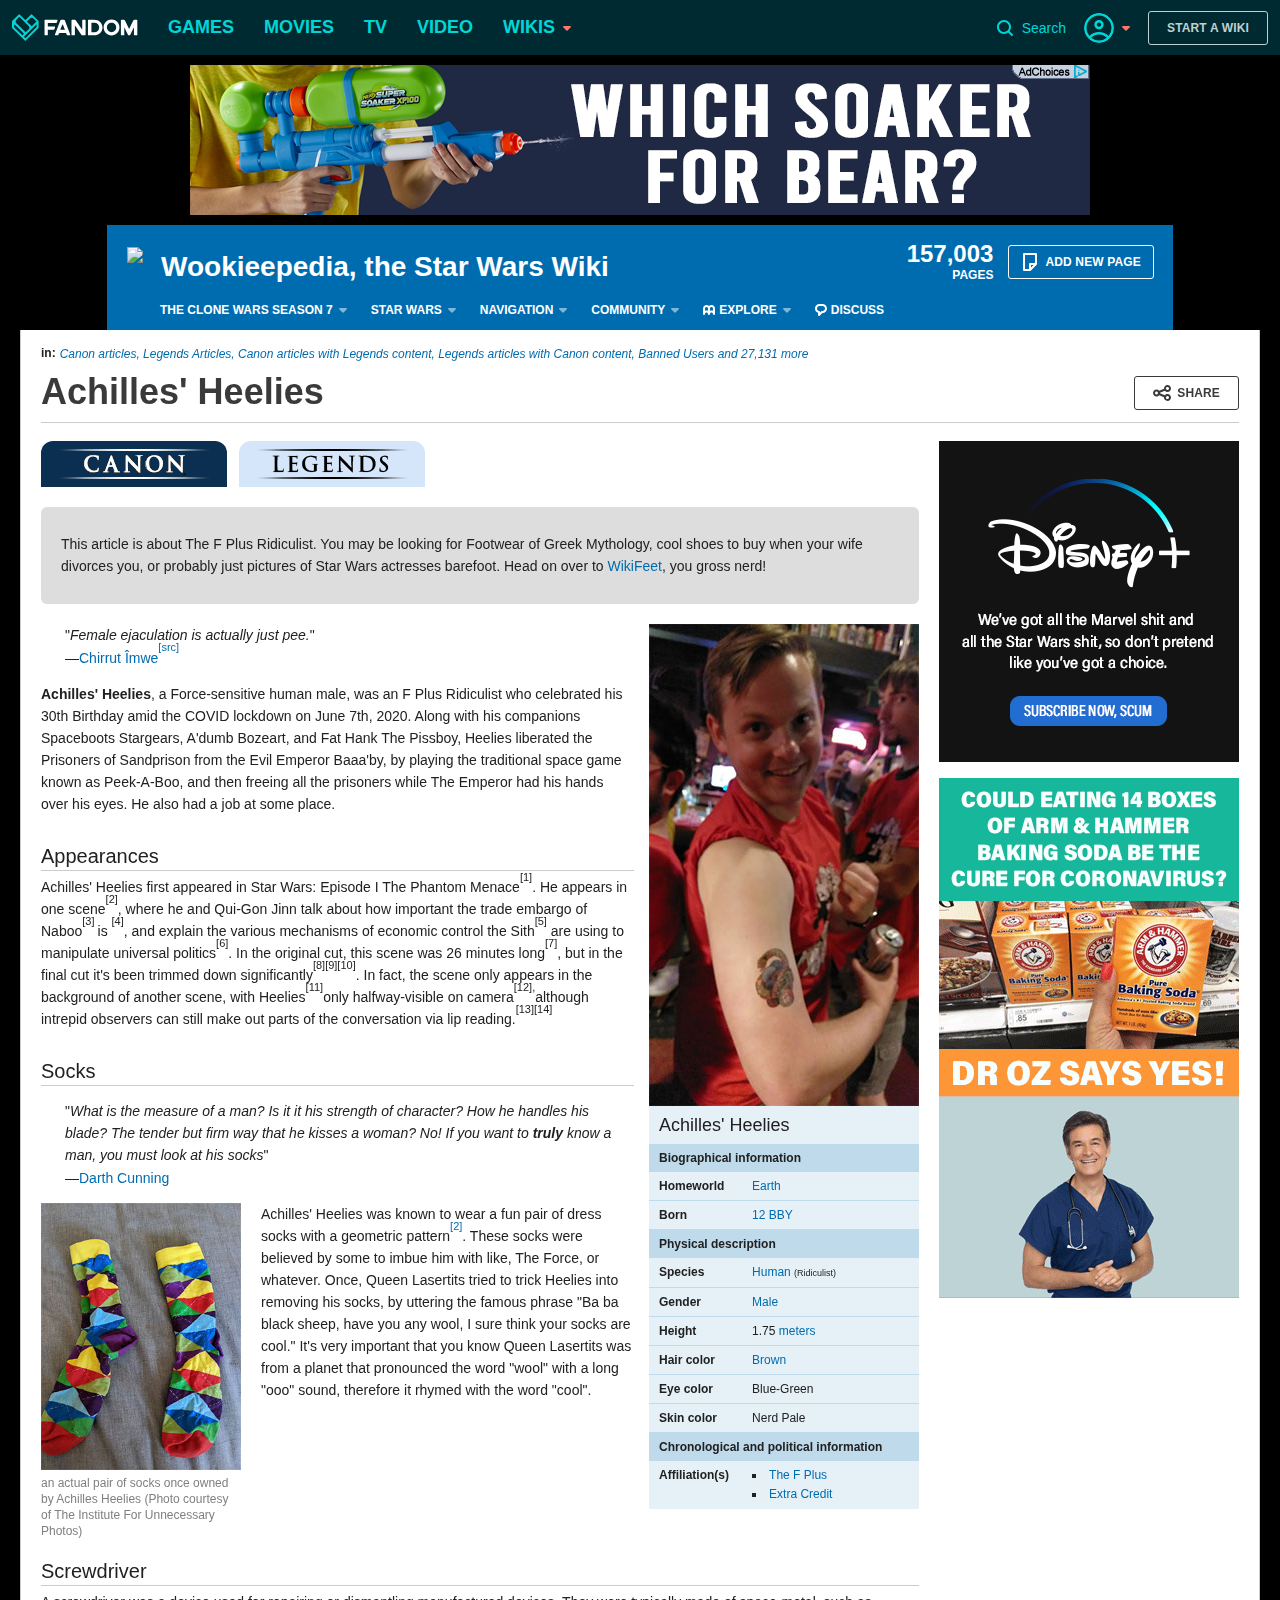
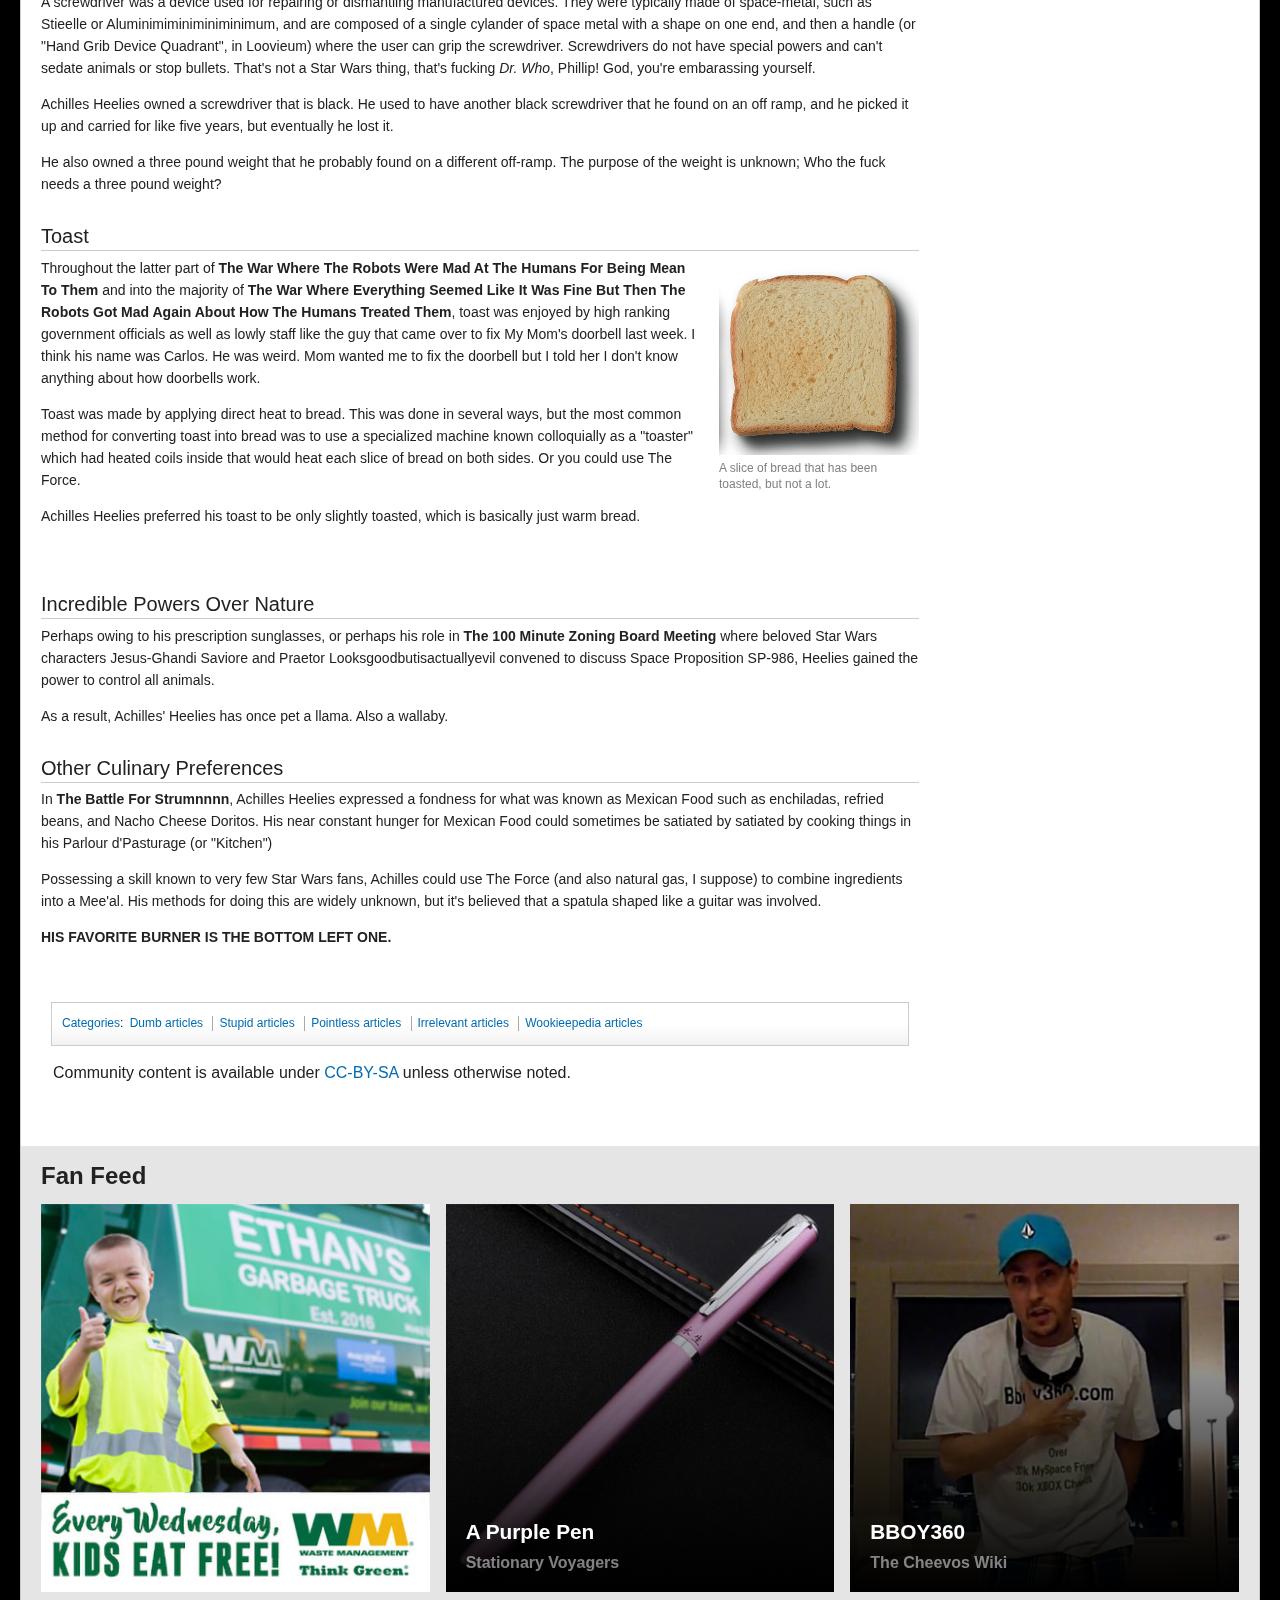
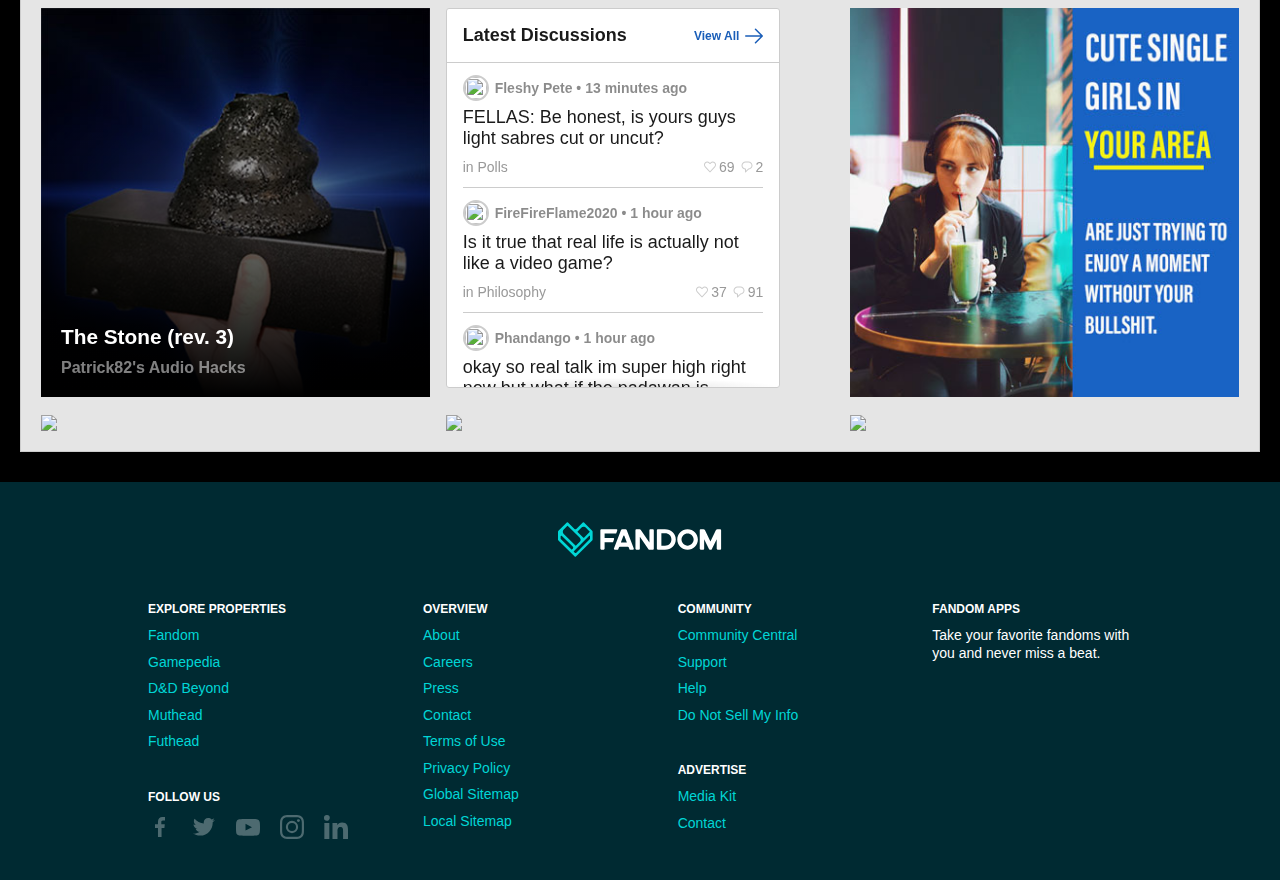
==== index.html @ ef95a73d "More Frank West" ====
<!DOCTYPE html>
<html dir="ltr" lang="en">
  <head>
    <title>Achilles' Heelies | Wookieepedia </title>
    <link rel="stylesheet" href="css/wikia.css">
    <link rel="stylesheet" href="css/lemon.css">
  </head>
  <body class="mediawiki ltr ns-0 ns-subject page-Kyber_crystal oasis-breakpoints skin-oasis user-anon background-fixed background-not-tiled background-dynamic wiki-starwars">
    <div class="background-image-gradient"></div>
    <div class="WikiaSiteWrapper" id="app">
      <h2>FANDOM</h2>
      <div class="wikia-ad noprint" id="ad-skin"></div>
      <div class="wds-global-navigation-wrapper">
        <div class="wds-global-navigation wds-search-is-always-visible" id="globalNavigation">
          <div class="wds-global-navigation__content-bar-left"><a class="wds-global-navigation__logo" href="https://www.fandom.com" data-tracking-label="logo">
              <svg class="wds-global-navigation__logo-image" id="wds-company-logo-fandom-white" xmlns="http://www.w3.org/2000/svg" viewBox="0 0 164 35">
                <g fill="none" fill-rule="evenodd">
                  <path d="M32.003 16.524c0 .288-.115.564-.32.768L18.3 30.712c-.226.224-.454.324-.738.324-.292 0-.55-.11-.77-.325l-.943-.886a.41.41 0 0 1-.01-.59l15.45-15.46c.262-.263.716-.078.716.29v2.46zm-17.167 10.12l-.766.685a.642.642 0 0 1-.872-.02L3.01 17.362c-.257-.25-.4-.593-.4-.95v-1.858c0-.67.816-1.007 1.298-.536l10.814 10.56c.188.187.505.57.505 1.033 0 .296-.068.715-.39 1.035zM5.73 7.395L9.236 3.93a.421.421 0 0 1 .592 0l11.736 11.603a3.158 3.158 0 0 1 0 4.5l-3.503 3.462a.423.423 0 0 1-.59 0L5.732 11.89a3.132 3.132 0 0 1-.937-2.25c0-.85.332-1.65.935-2.246zm13.89 1.982l3.662-3.62a3.232 3.232 0 0 1 2.737-.897c.722.098 1.378.47 1.893.978l3.708 3.667a.41.41 0 0 1 0 .585l-5.64 5.576a.419.419 0 0 1-.59 0l-5.77-5.704a.411.411 0 0 1 0-.585zm14.56-.687L26.014.475a.869.869 0 0 0-1.228-.002L18.307 6.94c-.5.5-1.316.5-1.82.004l-6.48-6.4A.87.87 0 0 0 8.793.542L.447 8.67C.16 8.95 0 9.33 0 9.727v7.7c0 .392.158.77.44 1.048l16.263 16.072a.87.87 0 0 0 1.22 0l16.25-16.073c.28-.278.438-.655.438-1.048V9.73c0-.39-.153-.763-.43-1.04z" fill="#00D6D6"></path>
                  <path d="M62.852 20.51l2.58-6.716a.468.468 0 0 1 .87 0l2.58 6.717h-6.03zm5.856-12.428c-.184-.48-.65-.8-1.17-.8h-3.342c-.52 0-.986.32-1.17.8l-7.083 18.5c-.21.552.2 1.14.796 1.14h2.753c.353 0 .67-.215.796-.542l.738-1.922a.849.849 0 0 1 .795-.542h8.088a.85.85 0 0 1 .796.542l.74 1.922c.125.327.44.543.795.543h2.754a.843.843 0 0 0 .796-1.14l-7.082-18.5zm93.504-.8h-2.715a1.86 1.86 0 0 0-1.677 1.047l-5.393 11.162-5.393-11.163a1.858 1.858 0 0 0-1.677-1.047h-2.715a.889.889 0 0 0-.893.883V26.84c0 .487.4.883.892.883h2.608a.889.889 0 0 0 .893-.883v-9.686l4.945 10.072c.15.304.46.497.803.497h1.073a.893.893 0 0 0 .803-.497l4.945-10.072v9.686c0 .487.4.883.894.883h2.608a.889.889 0 0 0 .893-.883V8.166c0-.487-.4-.883-.893-.883zm-106.972 8.8h-8.63V11.49h10.918a.88.88 0 0 0 .83-.578l.888-2.464a.872.872 0 0 0-.83-1.163h-15.18c-.486 0-.88.39-.88.87v18.7c0 .48.394.87.88.87h2.492c.486 0 .88-.39.88-.87V20.29h7.743a.88.88 0 0 0 .83-.578l.89-2.464a.872.872 0 0 0-.83-1.163zm51.76 7.61h-3.615V11.315H107c3.828 0 6.41 2.517 6.41 6.188 0 3.672-2.582 6.19-6.41 6.19zm-.124-16.41h-7.128c-.486 0-.88.39-.88.872v18.698c0 .48.394.87.88.87h7.128c6.453 0 10.912-4.44 10.912-10.16v-.117c0-5.72-4.46-10.162-10.912-10.162zm-11.947.03h-2.642a.87.87 0 0 0-.876.866v12.36l-8.755-12.72a1.242 1.242 0 0 0-1.023-.535H78.32a.873.873 0 0 0-.876.867v18.706c0 .48.393.867.877.867h2.64a.872.872 0 0 0 .878-.867V14.71l8.608 12.478c.23.334.613.535 1.022.535h3.46a.872.872 0 0 0 .877-.867V8.178a.87.87 0 0 0-.876-.867zm40.71 10.3c0 3.323-2.712 6.016-6.056 6.016-3.345 0-6.056-2.693-6.056-6.015v-.22c0-3.322 2.71-6.015 6.056-6.015 3.344 0 6.055 2.693 6.055 6.015v.22zm-6.056-10.44c-5.694 0-10.31 4.576-10.31 10.22v.22c0 5.646 4.616 10.22 10.31 10.22 5.693 0 10.308-4.574 10.308-10.22v-.22c0-5.644-4.615-10.22-10.308-10.22z" fill="#FFF"></path>
                </g>
              </svg></a>
            <nav class="wds-global-navigation__links"><a class="wds-global-navigation__link" href="https://www.fandom.com/topics/games" data-tracking-label="link.games">Games</a><a class="wds-global-navigation__link" href="https://www.fandom.com/topics/movies" data-tracking-label="link.movies">Movies</a><a class="wds-global-navigation__link" href="https://www.fandom.com/topics/tv" data-tracking-label="link.tv">TV</a><a class="wds-global-navigation__link" href="https://www.fandom.com/video" data-tracking-label="link.video">Video</a>
              <div class="wds-dropdown wds-global-navigation__link-group wds-has-dark-shadow">
                <div class="wds-dropdown__toggle wds-global-navigation__dropdown-toggle wds-global-navigation__link"><span>Wikis</span>
                  <svg class="wds-icon wds-icon-tiny wds-dropdown__toggle-chevron" id="wds-icons-dropdown-tiny" xmlns="http://www.w3.org/2000/svg" xmlns:xlink="http://www.w3.org/1999/xlink" viewBox="0 0 12 12">
                    <defs>
                      <path id="dropdown-tiny-a" d="M6.0001895,8.80004571 C5.79538755,8.80004571 5.5905856,8.72164496 5.43458411,8.56564348 L2.23455364,5.365613 C2.00575146,5.13681083 1.93695081,4.79280755 2.06095199,4.4936047 C2.18415316,4.19440185 2.47695595,4 2.80015903,4 L9.20021997,4 C9.52342305,4 9.81542583,4.19440185 9.93942701,4.4936047 C10.0634282,4.79280755 9.99462754,5.13681083 9.76582536,5.365613 L6.56579489,8.56564348 C6.4097934,8.72164496 6.20499145,8.80004571 6.0001895,8.80004571 Z"></path>
                    </defs>
                    <use fill-rule="evenodd" xlink:href="#dropdown-tiny-a"></use>
                  </svg>
                </div>
                <div class="wds-dropdown__content wds-global-navigation__dropdown-content">
                  <ul class="wds-list wds-is-linked">
                    <li><a href="https://www.fandom.com/explore" data-tracking-label="link.explore">Explore Wikis</a></li>
                    <li><a href="//community.fandom.com/wiki/Community_Central" data-tracking-label="link.community-central">Community Central</a></li>
                    <li><a class="wds-button wds-is-secondary wds-global-navigation__link-button" href="https://ucp.fandom.com/wiki/Special:CreateNewWiki" data-tracking-label="link.start-a-wiki">Start a Wiki</a></li>
                  </ul>
                </div>
              </div>
            </nav>
          </div>
          <div class="wds-global-navigation__content-bar-right">
            <div class="wds-global-navigation__dropdown-controls">
              <form class="wds-global-navigation__search-container" action="//starwars.fandom.com/wiki/Special:Search">
                <div class="wds-global-navigation__search">
                  <div class="wds-global-navigation__search-toggle">
                    <svg class="wds-icon wds-icon-small wds-global-navigation__search-toggle-icon" id="wds-icons-magnifying-glass-small" xmlns="http://www.w3.org/2000/svg" viewBox="0 0 18 18">
                      <path d="M11.563 11.504l-.03.029-.03.031A4.984 4.984 0 0 1 8 13c-2.757 0-5-2.243-5-5s2.243-5 5-5c2.756 0 5 2.243 5 5a4.983 4.983 0 0 1-1.437 3.504m5.144 3.789l-3.103-3.103A6.963 6.963 0 0 0 15 8c0-3.859-3.141-7-7-7-3.86 0-7 3.141-7 7s3.14 7 7 7a6.956 6.956 0 0 0 4.189-1.396l3.103 3.103a1.001 1.001 0 0 0 1.415-1.414" fill-rule="evenodd"></path>
                    </svg>
                    <svg class="wds-icon wds-global-navigation__search-toggle-icon" id="wds-icons-magnifying-glass" xmlns="http://www.w3.org/2000/svg" viewBox="0 0 24 24">
                      <path d="M10.5 18C6.364 18 3 14.636 3 10.5S6.364 3 10.5 3 18 6.364 18 10.5 14.636 18 10.5 18m12.207 3.293l-4.823-4.822A9.455 9.455 0 0 0 20 10.5C20 5.262 15.738 1 10.5 1S1 5.262 1 10.5 5.262 20 10.5 20c2.26 0 4.338-.793 5.97-2.115l4.823 4.822a.997.997 0 0 0 1.414 0 .999.999 0 0 0 0-1.414"></path>
                    </svg><span class="wds-global-navigation__search-toggle-text">Search</span>
                  </div>
                  <div class="wds-dropdown wds-global-navigation__search-dropdown wds-no-chevron wds-has-dark-shadow">
                    <div class="wds-dropdown__toggle wds-global-navigation__search-input-wrapper">
                      <input class="wds-global-navigation__search-input" type="search" name="query" placeholder="Search Wookieepedia..." autocomplete="off" data-suggestions-url="//starwars.fandom.com/wikia.php?controller=LinkSuggest&amp;method=getLinkSuggestions&amp;format=json" data-suggestions-param-name="query" data-suggestions-tracking-label="search-suggestion">
                      <button class="wds-button wds-is-text wds-global-navigation__search-close" type="button">
                        <svg class="wds-icon wds-icon-tiny wds-global-navigation__search-close-icon" id="wds-icons-close-tiny" xmlns="http://www.w3.org/2000/svg" xmlns:xlink="http://www.w3.org/1999/xlink" viewBox="0 0 12 12">
                          <defs>
                            <path id="close-tiny" d="M7.426 6.001l4.278-4.279A1.008 1.008 0 1 0 10.278.296L6 4.574 1.723.296A1.008 1.008 0 1 0 .295 1.722l4.278 4.28-4.279 4.277a1.008 1.008 0 1 0 1.427 1.426L6 7.427l4.278 4.278a1.006 1.006 0 0 0 1.426 0 1.008 1.008 0 0 0 0-1.426L7.425 6.001z"></path>
                          </defs>
                          <use fill-rule="evenodd" xlink:href="#close-tiny"></use>
                        </svg>
                      </button>
                      <button class="wds-button wds-global-navigation__search-submit" data-tracking-label="search">
                        <svg class="wds-icon wds-icon-small wds-global-navigation__search-submit-icon" id="wds-icons-arrow-small" xmlns="http://www.w3.org/2000/svg" xmlns:xlink="http://www.w3.org/1999/xlink" viewBox="0 0 18 18">
                          <defs>
                            <path id="arrow-small" d="M8 17a.997.997 0 0 1-.707-.293l-7-7A.983.983 0 0 1 0 9.003v-.006a.988.988 0 0 1 .293-.704l7-7a.999.999 0 1 1 1.414 1.414L3.414 8H17a1 1 0 1 1 0 2H3.414l5.293 5.293A.999.999 0 0 1 8 17"></path>
                          </defs>
                          <use xlink:href="#arrow-small"></use>
                        </svg>
                      </button>
                    </div>
                  </div>
                </div>
              </form>
              <div class="wds-dropdown wds-global-navigation__user-menu wds-has-dark-shadow wds-global-navigation__user-anon">
                <div class="wds-dropdown__toggle">
                  <div class="wds-avatar" title="">
                    <svg class="wds-avatar__image" id="wds-icons-avatar" xmlns="http://www.w3.org/2000/svg" xmlns:xlink="http://www.w3.org/1999/xlink" viewBox="0 0 24 24">
                      <defs>
                        <path id="user-avatar-a" d="M12 11c-.965 0-1.75-.785-1.75-1.75S11.035 7.5 12 7.5s1.75.785 1.75 1.75S12.965 11 12 11m0-5.5a3.754 3.754 0 0 0-3.75 3.75A3.754 3.754 0 0 0 12 13a3.754 3.754 0 0 0 3.75-3.75A3.754 3.754 0 0 0 12 5.5m7.679 12.914c-1.987-2.104-4.727-3.289-7.679-3.289-2.953 0-5.692 1.185-7.679 3.289A9.955 9.955 0 0 1 2 12C2 6.486 6.486 2 12 2s10 4.486 10 10a9.956 9.956 0 0 1-2.321 6.414M12 22a9.995 9.995 0 0 1-6.25-2.187c1.613-1.719 3.844-2.688 6.25-2.688s4.637.969 6.249 2.688A9.993 9.993 0 0 1 12 22m0-22C5.383 0 0 5.383 0 12c0 3.268 1.294 6.33 3.651 8.63l.012.013A12 12 0 0 0 12 24h.036a12.008 12.008 0 0 0 8.306-3.363C22.701 18.341 24 15.273 24 12c0-6.617-5.383-12-12-12"></path>
                      </defs>
                      <use fill-rule="evenodd" xlink:href="#user-avatar-a"></use>
                    </svg>
                  </div>
                  <svg class="wds-icon wds-icon-tiny wds-dropdown__toggle-chevron" id="wds-icons-dropdown-tiny" xmlns="http://www.w3.org/2000/svg" xmlns:xlink="http://www.w3.org/1999/xlink" viewBox="0 0 12 12">
                    <defs>
                      <path id="dropdown-tiny-a" d="M6.0001895,8.80004571 C5.79538755,8.80004571 5.5905856,8.72164496 5.43458411,8.56564348 L2.23455364,5.365613 C2.00575146,5.13681083 1.93695081,4.79280755 2.06095199,4.4936047 C2.18415316,4.19440185 2.47695595,4 2.80015903,4 L9.20021997,4 C9.52342305,4 9.81542583,4.19440185 9.93942701,4.4936047 C10.0634282,4.79280755 9.99462754,5.13681083 9.76582536,5.365613 L6.56579489,8.56564348 C6.4097934,8.72164496 6.20499145,8.80004571 6.0001895,8.80004571 Z"></path>
                    </defs>
                    <use fill-rule="evenodd" xlink:href="#dropdown-tiny-a"></use>
                  </svg>
                </div>
                <div class="wds-dropdown__content wds-is-right-aligned">
                  <ul class="wds-list wds-has-lines-between">
                    <li><a class="wds-button wds-is-full-width" href="https://www.fandom.com/signin?redirect=https%3A%2F%2Fstarwars.fandom.com%2Fwiki%2FKyber_crystal" rel="nofollow" data-tracking-label="account.sign-in">Sign In</a></li>
                    <li>
                      <div class="wds-global-navigation__user-menu-dropdown-caption">Don't have an account?</div><a class="wds-button wds-is-full-width wds-is-secondary" href="https://www.fandom.com/register?redirect=https%3A%2F%2Fstarwars.fandom.com%2Fwiki%2FKyber_crystal" rel="nofollow" data-tracking-label="account.register">Register</a>
                    </li>
                  </ul>
                </div>
              </div>
              <div class="wds-global-navigation__start-a-wiki"><a class="wds-button wds-is-secondary wds-global-navigation__link-button" href="https://ucp.fandom.com/wiki/Special:CreateNewWiki" data-tracking-label="start-a-wiki">Start a Wiki</a></div>
            </div>
          </div>
        </div>
      </div>
      <div class="banner-notifications-placeholder">
        <div class="WikiaTopAds" id="WikiaTopAds"><img src="img/soaker-for-bear.png"></div>
      </div>
      <header class="wds-community-header" style="background-image: url(https://vignette.wikia.nocookie.net/starwars/images/0/0e/Community-header-background/revision/latest/zoom-crop/width/471/height/115?cb=20200219113532);">
        <div class="wds-community-header__wordmark" data-tracking="wordmark-image"><a accesskey="z" href="//starwars.fandom.com"><img src="https://images.wikia.nocookie.net/__cb74/starwars/images/8/89/Wiki-wordmark.png" alt="Wookieepedia, the Star Wars Wiki" width="250" height="65"></a></div>
        <div class="wds-community-header__top-container">
          <div class="wds-community-header__sitename" data-tracking="sitename"><a href="//starwars.fandom.com">Wookieepedia, the Star Wars Wiki</a></div>
          <div class="wds-community-header__counter" data-tracking="counter"><span class="wds-community-header__counter-value">157,003</span><span class="wds-community-header__counter-label">Pages</span></div>
          <div class="wds-community-header__wiki-buttons wds-button-group"><a class="wds-button wds-is-secondary createpage" href="https://starwars.fandom.com/wiki/Special:CreatePage" data-tracking="add-new-page" title="Add new page">
              <svg class="wds-icon wds-icon-small" id="wds-icons-page-small" xmlns="http://www.w3.org/2000/svg" viewBox="0 0 18 18">
                <path d="M10 12v2.586L12.586 12H10zm-6 4h4v-5a1 1 0 0 1 1-1h5V2H4v14zm5 2H3a1 1 0 0 1-1-1V1a1 1 0 0 1 1-1h12a1 1 0 0 1 1 1v9.992c0 .043-.002.086-.007.128l-.001.003v.006a1.19 1.19 0 0 1-.023.119l-.001.002-.001.006-.001.002v.001a1 1 0 0 1-.254.444s-.002 0-.002.002h-.001l-.002.002-6 6-.003.004-.003.002-.001.001a1.003 1.003 0 0 1-.435.251h-.004a.885.885 0 0 1-.136.027h-.004c-.001.001.005.004-.004.001l-.003.001A1.088 1.088 0 0 1 9 18z"></path>
              </svg><span>Add new page</span></a></div>
        </div>
        <nav class="wds-community-header__local-navigation">
          <ul class="wds-tabs">
            <li class="wds-tabs__tab">
              <div class="wds-dropdown">
                <div class="wds-tabs__tab-label wds-dropdown__toggle"><a href="https://starwars.fandom.com/wiki/The_Clone_Wars:_Season_Seven" data-tracking="custom-level-1"><span>The Clone Wars Season 7</span></a>
                  <svg class="wds-icon wds-icon-tiny wds-dropdown__toggle-chevron" id="wds-icons-dropdown-tiny" xmlns="http://www.w3.org/2000/svg" xmlns:xlink="http://www.w3.org/1999/xlink" viewBox="0 0 12 12">
                    <defs>
                      <path id="dropdown-tiny-a" d="M6.0001895,8.80004571 C5.79538755,8.80004571 5.5905856,8.72164496 5.43458411,8.56564348 L2.23455364,5.365613 C2.00575146,5.13681083 1.93695081,4.79280755 2.06095199,4.4936047 C2.18415316,4.19440185 2.47695595,4 2.80015903,4 L9.20021997,4 C9.52342305,4 9.81542583,4.19440185 9.93942701,4.4936047 C10.0634282,4.79280755 9.99462754,5.13681083 9.76582536,5.365613 L6.56579489,8.56564348 C6.4097934,8.72164496 6.20499145,8.80004571 6.0001895,8.80004571 Z"></path>
                    </defs>
                    <use fill-rule="evenodd" xlink:href="#dropdown-tiny-a"></use>
                  </svg>
                </div>
                <div class="wds-is-not-scrollable wds-dropdown__content">
                  <ul class="wds-list wds-is-linked wds-has-bolded-items">
                    <li class="wds-dropdown-level-2"><a class="wds-dropdown-level-2__toggle" href="https://starwars.fandom.com/wiki/The_Clone_Wars:_Season_Seven" data-tracking="custom-level-2"><span>Episodes</span>
                        <svg class="wds-icon wds-icon-tiny wds-dropdown-chevron" id="wds-icons-menu-control-tiny" xmlns="http://www.w3.org/2000/svg" viewBox="0 0 12 12">
                          <path d="M11.707 3.293a.999.999 0 0 0-1.414 0L6 7.586 1.707 3.293A.999.999 0 1 0 .293 4.707l5 5a.997.997 0 0 0 1.414 0l5-5a.999.999 0 0 0 0-1.414" fill-rule="evenodd"></path>
                        </svg></a>
                      <div class="wds-is-not-scrollable wds-dropdown-level-2__content">
                        <ul class="wds-list wds-is-linked">
                          <li><a href="https://starwars.fandom.com/wiki/On_the_Wings_of_Keeradaks" data-tracking="custom-level-3">On the Wings of Keeradaks</a></li>
                          <li><a href="https://starwars.fandom.com/wiki/Unfinished_Business" data-tracking="custom-level-3">Unfinished Business</a></li>
                          <li><a href="https://starwars.fandom.com/wiki/Gone_with_a_Trace" data-tracking="custom-level-3">Gone with a Trace</a></li>
                          <li><a href="https://starwars.fandom.com/wiki/Deal_No_Deal" data-tracking="custom-level-3">Deal No Deal</a></li>
                          <li><a href="https://starwars.fandom.com/wiki/Dangerous_Debt" data-tracking="custom-level-3">Dangerous Debt</a></li>
                          <li><a href="https://starwars.fandom.com/wiki/Together_Again" data-tracking="custom-level-3">Together Again</a></li>
                          <li><a href="https://starwars.fandom.com/wiki/Old_Friends_Not_Forgotten" data-tracking="custom-level-3">Old Friends Not Forgotten</a></li>
                          <li><a href="https://starwars.fandom.com/wiki/The_Phantom_Apprentice" data-tracking="custom-level-3">The Phantom Apprentice</a></li>
                          <li><a href="https://starwars.fandom.com/wiki/Shattered" data-tracking="custom-level-3">Shattered</a></li>
                          <li><a href="https://starwars.fandom.com/wiki/Victory_and_Death" data-tracking="custom-level-3">Victory and Death</a></li>
                        </ul>
                      </div>
                    </li>
                    <li class="wds-dropdown-level-2"><a class="wds-dropdown-level-2__toggle" href="https://starwars.fandom.com/wiki/Characters" data-tracking="custom-level-2"><span>Characters</span>
                        <svg class="wds-icon wds-icon-tiny wds-dropdown-chevron" id="wds-icons-menu-control-tiny" xmlns="http://www.w3.org/2000/svg" viewBox="0 0 12 12">
                          <path d="M11.707 3.293a.999.999 0 0 0-1.414 0L6 7.586 1.707 3.293A.999.999 0 1 0 .293 4.707l5 5a.997.997 0 0 0 1.414 0l5-5a.999.999 0 0 0 0-1.414" fill-rule="evenodd"></path>
                        </svg></a>
                      <div class="wds-is-not-scrollable wds-dropdown-level-2__content">
                        <ul class="wds-list wds-is-linked">
                          <li><a href="https://starwars.fandom.com/wiki/Padm%C3%A9_Amidala" data-tracking="custom-level-3">Padmé Amidala</a></li>
                          <li><a href="https://starwars.fandom.com/wiki/Rex" data-tracking="custom-level-3">Captain Rex</a></li>
                          <li><a href="https://starwars.fandom.com/wiki/Obi-Wan_Kenobi" data-tracking="custom-level-3">Obi-Wan Kenobi</a></li>
                          <li><a href="https://starwars.fandom.com/wiki/Bo-Katan_Kryze" data-tracking="custom-level-3">Bo-Katan Kryze</a></li>
                          <li><a href="https://starwars.fandom.com/wiki/Martez_family" data-tracking="custom-level-3">Martez sisters</a></li>
                          <li><a href="https://starwars.fandom.com/wiki/Anakin_Skywalker" data-tracking="custom-level-3">Anakin Skywalker</a></li>
                          <li><a href="https://starwars.fandom.com/wiki/Ahsoka_Tano" data-tracking="custom-level-3">Ahsoka Tano</a></li>
                          <li><a href="https://starwars.fandom.com/wiki/Trench" data-tracking="custom-level-3">Trench</a></li>
                          <li><a href="https://starwars.fandom.com/wiki/Mace_Windu" data-tracking="custom-level-3">Mace Windu</a></li>
                          <li><a href="https://starwars.fandom.com/wiki/Yoda" data-tracking="custom-level-3">Yoda</a></li>
                        </ul>
                      </div>
                    </li>
                    <li class="wds-dropdown-level-2"><a class="wds-dropdown-level-2__toggle" href="https://starwars.fandom.com/wiki/Clone_Force_99" data-tracking="custom-level-2"><span>The Bad Batch</span>
                        <svg class="wds-icon wds-icon-tiny wds-dropdown-chevron" id="wds-icons-menu-control-tiny" xmlns="http://www.w3.org/2000/svg" viewBox="0 0 12 12">
                          <path d="M11.707 3.293a.999.999 0 0 0-1.414 0L6 7.586 1.707 3.293A.999.999 0 1 0 .293 4.707l5 5a.997.997 0 0 0 1.414 0l5-5a.999.999 0 0 0 0-1.414" fill-rule="evenodd"></path>
                        </svg></a>
                      <div class="wds-is-not-scrollable wds-dropdown-level-2__content">
                        <ul class="wds-list wds-is-linked">
                          <li><a href="https://starwars.fandom.com/wiki/Hunter" data-tracking="custom-level-3">Hunter</a></li>
                          <li><a href="https://starwars.fandom.com/wiki/Crosshair" data-tracking="custom-level-3">Crosshair</a></li>
                          <li><a href="https://starwars.fandom.com/wiki/Tech" data-tracking="custom-level-3">Tech</a></li>
                          <li><a href="https://starwars.fandom.com/wiki/Wrecker" data-tracking="custom-level-3">Wrecker</a></li>
                        </ul>
                      </div>
                    </li>
                    <li class="wds-dropdown-level-2"><a class="wds-dropdown-level-2__toggle" href="https://starwars.fandom.com/wiki/Mandalorian" data-tracking="custom-level-2"><span>Mandalorians</span>
                        <svg class="wds-icon wds-icon-tiny wds-dropdown-chevron" id="wds-icons-menu-control-tiny" xmlns="http://www.w3.org/2000/svg" viewBox="0 0 12 12">
                          <path d="M11.707 3.293a.999.999 0 0 0-1.414 0L6 7.586 1.707 3.293A.999.999 0 1 0 .293 4.707l5 5a.997.997 0 0 0 1.414 0l5-5a.999.999 0 0 0 0-1.414" fill-rule="evenodd"></path>
                        </svg></a>
                      <div class="wds-is-not-scrollable wds-dropdown-level-2__content">
                        <ul class="wds-list wds-is-linked">
                          <li><a href="https://starwars.fandom.com/wiki/Bo-Katan_Kryze" data-tracking="custom-level-3">Bo-Katan Kryze</a></li>
                          <li><a href="https://starwars.fandom.com/wiki/Ursa_Wren" data-tracking="custom-level-3">Ursa Wren</a></li>
                          <li><a href="https://starwars.fandom.com/wiki/Almec" data-tracking="custom-level-3">Prime Minister Almec</a></li>
                          <li><a href="https://starwars.fandom.com/wiki/Gar_Saxon" data-tracking="custom-level-3">Gar Saxon</a></li>
                          <li><a href="https://starwars.fandom.com/wiki/Rook_Kast" data-tracking="custom-level-3">Rook Kast</a></li>
                        </ul>
                      </div>
                    </li>
                    <li class="wds-dropdown-level-2"><a class="wds-dropdown-level-2__toggle" href="https://starwars.fandom.com/wiki/Organizations" data-tracking="custom-level-2"><span>Organizations</span>
                        <svg class="wds-icon wds-icon-tiny wds-dropdown-chevron" id="wds-icons-menu-control-tiny" xmlns="http://www.w3.org/2000/svg" viewBox="0 0 12 12">
                          <path d="M11.707 3.293a.999.999 0 0 0-1.414 0L6 7.586 1.707 3.293A.999.999 0 1 0 .293 4.707l5 5a.997.997 0 0 0 1.414 0l5-5a.999.999 0 0 0 0-1.414" fill-rule="evenodd"></path>
                        </svg></a>
                      <div class="wds-is-not-scrollable wds-dropdown-level-2__content">
                        <ul class="wds-list wds-is-linked">
                          <li><a href="https://starwars.fandom.com/wiki/Confederacy_of_Independent_Systems" data-tracking="custom-level-3">Confederacy of Independent Systems</a></li>
                          <li><a href="https://starwars.fandom.com/wiki/Galactic_Republic" data-tracking="custom-level-3">Galactic Republic</a></li>
                          <li><a href="https://starwars.fandom.com/wiki/Grand_Army_of_the_Republic" data-tracking="custom-level-3">Grand Army of the Republic</a></li>
                          <li><a href="https://starwars.fandom.com/wiki/Clone_commando" data-tracking="custom-level-3">Clone commandos</a></li>
                          <li><a href="https://starwars.fandom.com/wiki/Jedi_Order" data-tracking="custom-level-3">Jedi Order</a></li>
                          <li><a href="https://starwars.fandom.com/wiki/Nite_Owls" data-tracking="custom-level-3">Nite Owls</a></li>
                          <li><a href="https://starwars.fandom.com/wiki/Mandalorian_super_commando" data-tracking="custom-level-3">Mandalorian super commandos</a></li>
                          <li><a href="https://starwars.fandom.com/wiki/Shadow_Collective" data-tracking="custom-level-3">Shadow Collective</a></li>
                          <li><a href="https://starwars.fandom.com/wiki/Pyke_Syndicate" data-tracking="custom-level-3">Pyke Syndicate</a></li>
                          <li><a href="https://starwars.fandom.com/wiki/Crimson_Dawn" data-tracking="custom-level-3">Crimson Dawn</a></li>
                        </ul>
                      </div>
                    </li>
                  </ul>
                </div>
              </div>
            </li>
            <li class="wds-tabs__tab">
              <div class="wds-dropdown">
                <div class="wds-tabs__tab-label wds-dropdown__toggle"><a href="https://starwars.fandom.com/wiki/Star_Wars" data-tracking="custom-level-1"><span>Star Wars</span></a>
                  <svg class="wds-icon wds-icon-tiny wds-dropdown__toggle-chevron" id="wds-icons-dropdown-tiny" xmlns="http://www.w3.org/2000/svg" xmlns:xlink="http://www.w3.org/1999/xlink" viewBox="0 0 12 12">
                    <defs>
                      <path id="dropdown-tiny-a" d="M6.0001895,8.80004571 C5.79538755,8.80004571 5.5905856,8.72164496 5.43458411,8.56564348 L2.23455364,5.365613 C2.00575146,5.13681083 1.93695081,4.79280755 2.06095199,4.4936047 C2.18415316,4.19440185 2.47695595,4 2.80015903,4 L9.20021997,4 C9.52342305,4 9.81542583,4.19440185 9.93942701,4.4936047 C10.0634282,4.79280755 9.99462754,5.13681083 9.76582536,5.365613 L6.56579489,8.56564348 C6.4097934,8.72164496 6.20499145,8.80004571 6.0001895,8.80004571 Z"></path>
                    </defs>
                    <use fill-rule="evenodd" xlink:href="#dropdown-tiny-a"></use>
                  </svg>
                </div>
                <div class="wds-is-not-scrollable wds-dropdown__content">
                  <ul class="wds-list wds-is-linked wds-has-bolded-items">
                    <li class="wds-dropdown-level-2"><a class="wds-dropdown-level-2__toggle" href="https://starwars.fandom.com/wiki/Skywalker_saga" data-tracking="custom-level-2"><span>Skywalker saga</span>
                        <svg class="wds-icon wds-icon-tiny wds-dropdown-chevron" id="wds-icons-menu-control-tiny" xmlns="http://www.w3.org/2000/svg" viewBox="0 0 12 12">
                          <path d="M11.707 3.293a.999.999 0 0 0-1.414 0L6 7.586 1.707 3.293A.999.999 0 1 0 .293 4.707l5 5a.997.997 0 0 0 1.414 0l5-5a.999.999 0 0 0 0-1.414" fill-rule="evenodd"></path>
                        </svg></a>
                      <div class="wds-is-not-scrollable wds-dropdown-level-2__content">
                        <ul class="wds-list wds-is-linked">
                          <li><a href="https://starwars.fandom.com/wiki/Star_Wars:_Episode_I_The_Phantom_Menace" data-tracking="custom-level-3">The Phantom Menace</a></li>
                          <li><a href="https://starwars.fandom.com/wiki/Star_Wars:_Episode_II_Attack_of_the_Clones" data-tracking="custom-level-3">Attack of the Clones</a></li>
                          <li><a href="https://starwars.fandom.com/wiki/Star_Wars:_Episode_III_Revenge_of_the_Sith" data-tracking="custom-level-3">Revenge of the Sith</a></li>
                          <li><a href="https://starwars.fandom.com/wiki/Star_Wars:_Episode_IV_A_New_Hope" data-tracking="custom-level-3">A New Hope</a></li>
                          <li><a href="https://starwars.fandom.com/wiki/Star_Wars:_Episode_V_The_Empire_Strikes_Back" data-tracking="custom-level-3">The Empire Strikes Back</a></li>
                          <li><a href="https://starwars.fandom.com/wiki/Star_Wars:_Episode_VI_Return_of_the_Jedi" data-tracking="custom-level-3">Return of the Jedi</a></li>
                          <li><a href="https://starwars.fandom.com/wiki/Star_Wars:_Episode_VII_The_Force_Awakens" data-tracking="custom-level-3">The Force Awakens</a></li>
                          <li><a href="https://starwars.fandom.com/wiki/Star_Wars:_Episode_VIII_The_Last_Jedi" data-tracking="custom-level-3">The Last Jedi</a></li>
                          <li><a href="https://starwars.fandom.com/wiki/Star_Wars:_Episode_IX_The_Rise_of_Skywalker" data-tracking="custom-level-3">The Rise of Skywalker</a></li>
                        </ul>
                      </div>
                    </li>
                    <li class="wds-dropdown-level-2"><a class="wds-dropdown-level-2__toggle" href="https://starwars.fandom.com/wiki/Standalone_films_and_television" data-tracking="custom-level-2"><span>Standalone films and television</span>
                        <svg class="wds-icon wds-icon-tiny wds-dropdown-chevron" id="wds-icons-menu-control-tiny" xmlns="http://www.w3.org/2000/svg" viewBox="0 0 12 12">
                          <path d="M11.707 3.293a.999.999 0 0 0-1.414 0L6 7.586 1.707 3.293A.999.999 0 1 0 .293 4.707l5 5a.997.997 0 0 0 1.414 0l5-5a.999.999 0 0 0 0-1.414" fill-rule="evenodd"></path>
                        </svg></a>
                      <div class="wds-is-not-scrollable wds-dropdown-level-2__content">
                        <ul class="wds-list wds-is-linked">
                          <li><a href="https://starwars.fandom.com/wiki/Solo:_A_Star_Wars_Story" data-tracking="custom-level-3">Solo</a></li>
                          <li><a href="https://starwars.fandom.com/wiki/Rogue_One:_A_Star_Wars_Story" data-tracking="custom-level-3">Rogue One</a></li>
                          <li><a href="https://starwars.fandom.com/wiki/Star_Wars:_The_Clone_Wars_(TV_series)" data-tracking="custom-level-3">The Clone Wars</a></li>
                          <li><a href="https://starwars.fandom.com/wiki/Star_Wars_Rebels" data-tracking="custom-level-3">Rebels</a></li>
                          <li><a href="https://starwars.fandom.com/wiki/Star_Wars_Resistance" data-tracking="custom-level-3">Resistance</a></li>
                          <li><a href="https://starwars.fandom.com/wiki/The_Mandalorian" data-tracking="custom-level-3">The Mandalorian</a></li>
                          <li><a href="https://starwars.fandom.com/wiki/Untitled_Cassian_Andor_television_series" data-tracking="custom-level-3">Untitled Cassian Andor television series</a></li>
                          <li><a href="https://starwars.fandom.com/wiki/Untitled_Obi-Wan_Kenobi_television_series" data-tracking="custom-level-3">Untitled Obi-Wan Kenobi television series</a></li>
                        </ul>
                      </div>
                    </li>
                    <li class="wds-dropdown-level-2"><a class="wds-dropdown-level-2__toggle" href="https://starwars.fandom.com/wiki/Prequel_Trilogy_characters" data-tracking="custom-level-2"><span>Prequel Trilogy characters</span>
                        <svg class="wds-icon wds-icon-tiny wds-dropdown-chevron" id="wds-icons-menu-control-tiny" xmlns="http://www.w3.org/2000/svg" viewBox="0 0 12 12">
                          <path d="M11.707 3.293a.999.999 0 0 0-1.414 0L6 7.586 1.707 3.293A.999.999 0 1 0 .293 4.707l5 5a.997.997 0 0 0 1.414 0l5-5a.999.999 0 0 0 0-1.414" fill-rule="evenodd"></path>
                        </svg></a>
                      <div class="wds-is-not-scrollable wds-dropdown-level-2__content">
                        <ul class="wds-list wds-is-linked">
                          <li><a href="https://starwars.fandom.com/wiki/Anakin_Skywalker" data-tracking="custom-level-3">Anakin Skywalker</a></li>
                          <li><a href="https://starwars.fandom.com/wiki/Obi-Wan_Kenobi" data-tracking="custom-level-3">Obi-Wan Kenobi</a></li>
                          <li><a href="https://starwars.fandom.com/wiki/Padm%C3%A9_Amidala" data-tracking="custom-level-3">Padmé Amidala</a></li>
                          <li><a href="https://starwars.fandom.com/wiki/Qui-Gon_Jinn" data-tracking="custom-level-3">Qui-Gon Jinn</a></li>
                          <li><a href="https://starwars.fandom.com/wiki/Mace_Windu" data-tracking="custom-level-3">Mace Windu</a></li>
                          <li><a href="https://starwars.fandom.com/wiki/Jar_Jar_Binks" data-tracking="custom-level-3">Jar Jar Binks</a></li>
                          <li><a href="https://starwars.fandom.com/wiki/Darth_Sidious" data-tracking="custom-level-3">Palpatine</a></li>
                          <li><a href="https://starwars.fandom.com/wiki/Maul" data-tracking="custom-level-3">Darth Maul</a></li>
                          <li><a href="https://starwars.fandom.com/wiki/Dooku" data-tracking="custom-level-3">Dooku</a></li>
                          <li><a href="https://starwars.fandom.com/wiki/Grievous" data-tracking="custom-level-3">Grievous</a></li>
                        </ul>
                      </div>
                    </li>
                    <li class="wds-dropdown-level-2"><a class="wds-dropdown-level-2__toggle" href="https://starwars.fandom.com/wiki/Original_Trilogy_characters" data-tracking="custom-level-2"><span>Original Trilogy characters</span>
                        <svg class="wds-icon wds-icon-tiny wds-dropdown-chevron" id="wds-icons-menu-control-tiny" xmlns="http://www.w3.org/2000/svg" viewBox="0 0 12 12">
                          <path d="M11.707 3.293a.999.999 0 0 0-1.414 0L6 7.586 1.707 3.293A.999.999 0 1 0 .293 4.707l5 5a.997.997 0 0 0 1.414 0l5-5a.999.999 0 0 0 0-1.414" fill-rule="evenodd"></path>
                        </svg></a>
                      <div class="wds-is-not-scrollable wds-dropdown-level-2__content">
                        <ul class="wds-list wds-is-linked">
                          <li><a href="https://starwars.fandom.com/wiki/Luke_Skywalker" data-tracking="custom-level-3">Luke Skywalker</a></li>
                          <li><a href="https://starwars.fandom.com/wiki/Leia_Organa" data-tracking="custom-level-3">Leia Organa</a></li>
                          <li><a href="https://starwars.fandom.com/wiki/Han_Solo" data-tracking="custom-level-3">Han Solo</a></li>
                          <li><a href="https://starwars.fandom.com/wiki/Lando_Calrissian" data-tracking="custom-level-3">Lando Calrissian</a></li>
                          <li><a href="https://starwars.fandom.com/wiki/Chewbacca" data-tracking="custom-level-3">Chewbacca</a></li>
                          <li><a href="https://starwars.fandom.com/wiki/C-3PO" data-tracking="custom-level-3">C-3PO</a></li>
                          <li><a href="https://starwars.fandom.com/wiki/R2-D2" data-tracking="custom-level-3">R2-D2</a></li>
                          <li><a href="https://starwars.fandom.com/wiki/Wilhuff_Tarkin" data-tracking="custom-level-3">Wilhuff Tarkin</a></li>
                          <li><a href="https://starwars.fandom.com/wiki/Mon_Mothma" data-tracking="custom-level-3">Mon Mothma</a></li>
                          <li><a href="https://starwars.fandom.com/wiki/Yoda" data-tracking="custom-level-3">Yoda</a></li>
                        </ul>
                      </div>
                    </li>
                    <li class="wds-dropdown-level-2"><a class="wds-dropdown-level-2__toggle" href="https://starwars.fandom.com/wiki/Sequel_Trilogy_characters" data-tracking="custom-level-2"><span>Sequel Trilogy characters</span>
                        <svg class="wds-icon wds-icon-tiny wds-dropdown-chevron" id="wds-icons-menu-control-tiny" xmlns="http://www.w3.org/2000/svg" viewBox="0 0 12 12">
                          <path d="M11.707 3.293a.999.999 0 0 0-1.414 0L6 7.586 1.707 3.293A.999.999 0 1 0 .293 4.707l5 5a.997.997 0 0 0 1.414 0l5-5a.999.999 0 0 0 0-1.414" fill-rule="evenodd"></path>
                        </svg></a>
                      <div class="wds-is-not-scrollable wds-dropdown-level-2__content">
                        <ul class="wds-list wds-is-linked">
                          <li><a href="https://starwars.fandom.com/wiki/Rey" data-tracking="custom-level-3">Rey</a></li>
                          <li><a href="https://starwars.fandom.com/wiki/Kylo_Ren" data-tracking="custom-level-3">Kylo Ren</a></li>
                          <li><a href="https://starwars.fandom.com/wiki/Poe_Dameron" data-tracking="custom-level-3">Poe Dameron</a></li>
                          <li><a href="https://starwars.fandom.com/wiki/Finn" data-tracking="custom-level-3">Finn</a></li>
                          <li><a href="https://starwars.fandom.com/wiki/Armitage_Hux" data-tracking="custom-level-3">Armitage Hux</a></li>
                          <li><a href="https://starwars.fandom.com/wiki/Phasma" data-tracking="custom-level-3">Phasma</a></li>
                          <li><a href="https://starwars.fandom.com/wiki/Rose_Tico" data-tracking="custom-level-3">Rose Tico</a></li>
                          <li><a href="https://starwars.fandom.com/wiki/BB-8" data-tracking="custom-level-3">BB-8</a></li>
                          <li><a href="https://starwars.fandom.com/wiki/Snoke" data-tracking="custom-level-3">Snoke</a></li>
                          <li><a href="https://starwars.fandom.com/wiki/Maz_Kanata" data-tracking="custom-level-3">Maz Kanata</a></li>
                        </ul>
                      </div>
                    </li>
                    <li class="wds-dropdown-level-2"><a class="wds-dropdown-level-2__toggle" href="https://starwars.fandom.com/wiki/Other_characters" data-tracking="custom-level-2"><span>Other characters</span>
                        <svg class="wds-icon wds-icon-tiny wds-dropdown-chevron" id="wds-icons-menu-control-tiny" xmlns="http://www.w3.org/2000/svg" viewBox="0 0 12 12">
                          <path d="M11.707 3.293a.999.999 0 0 0-1.414 0L6 7.586 1.707 3.293A.999.999 0 1 0 .293 4.707l5 5a.997.997 0 0 0 1.414 0l5-5a.999.999 0 0 0 0-1.414" fill-rule="evenodd"></path>
                        </svg></a>
                      <div class="wds-is-not-scrollable wds-dropdown-level-2__content">
                        <ul class="wds-list wds-is-linked">
                          <li><a href="https://starwars.fandom.com/wiki/Jyn_Erso" data-tracking="custom-level-3">Jyn Erso</a></li>
                          <li><a href="https://starwars.fandom.com/wiki/Cassian_Jeron_Andor" data-tracking="custom-level-3">Cassian Jeron Andor</a></li>
                          <li><a href="https://starwars.fandom.com/wiki/Orson_Callan_Krennic" data-tracking="custom-level-3">Orson Callan Krennic</a></li>
                          <li><a href="https://starwars.fandom.com/wiki/Tobias_Beckett" data-tracking="custom-level-3">Tobias Beckett</a></li>
                          <li><a href="https://starwars.fandom.com/wiki/Qi%27ra" data-tracking="custom-level-3">Qi'ra</a></li>
                          <li><a href="https://starwars.fandom.com/wiki/Dryden_Vos" data-tracking="custom-level-3">Dryden Vos</a></li>
                          <li><a href="https://starwars.fandom.com/wiki/Din_Djarin" data-tracking="custom-level-3">The Mandalorian</a></li>
                          <li><a href="https://starwars.fandom.com/wiki/The_Child" data-tracking="custom-level-3">The Child</a></li>
                          <li><a href="https://starwars.fandom.com/wiki/Gideon" data-tracking="custom-level-3">Gideon</a></li>
                          <li><a href="https://starwars.fandom.com/wiki/Cal_Kestis" data-tracking="custom-level-3">Cal Kestis</a></li>
                        </ul>
                      </div>
                    </li>
                    <li class="wds-dropdown-level-2"><a class="wds-dropdown-level-2__toggle" href="https://starwars.fandom.com/wiki/Animated_characters" data-tracking="custom-level-2"><span>Animated characters</span>
                        <svg class="wds-icon wds-icon-tiny wds-dropdown-chevron" id="wds-icons-menu-control-tiny" xmlns="http://www.w3.org/2000/svg" viewBox="0 0 12 12">
                          <path d="M11.707 3.293a.999.999 0 0 0-1.414 0L6 7.586 1.707 3.293A.999.999 0 1 0 .293 4.707l5 5a.997.997 0 0 0 1.414 0l5-5a.999.999 0 0 0 0-1.414" fill-rule="evenodd"></path>
                        </svg></a>
                      <div class="wds-is-not-scrollable wds-dropdown-level-2__content">
                        <ul class="wds-list wds-is-linked">
                          <li><a href="https://starwars.fandom.com/wiki/Ahsoka_Tano" data-tracking="custom-level-3">Ahsoka Tano</a></li>
                          <li><a href="https://starwars.fandom.com/wiki/Rex" data-tracking="custom-level-3">Rex</a></li>
                          <li><a href="https://starwars.fandom.com/wiki/Kanan_Jarrus" data-tracking="custom-level-3">Kanan Jarrus</a></li>
                          <li><a href="https://starwars.fandom.com/wiki/Ezra_Bridger" data-tracking="custom-level-3">Ezra Bridger</a></li>
                          <li><a href="https://starwars.fandom.com/wiki/Mitth%27raw%27nuruodo" data-tracking="custom-level-3">Thrawn</a></li>
                          <li><a href="https://starwars.fandom.com/wiki/Hera_Syndulla" data-tracking="custom-level-3">Hera Syndulla</a></li>
                          <li><a href="https://starwars.fandom.com/wiki/Kazuda_Xiono" data-tracking="custom-level-3">Kazuda Xiono</a></li>
                          <li><a href="https://starwars.fandom.com/wiki/Tamara_Ryvora" data-tracking="custom-level-3">Tamara Ryvora</a></li>
                          <li><a href="https://starwars.fandom.com/wiki/Jarek_Yeager" data-tracking="custom-level-3">Jarek Yeager</a></li>
                          <li><a href="https://starwars.fandom.com/wiki/Neeku_Vozo" data-tracking="custom-level-3">Neeku Vozo</a></li>
                        </ul>
                      </div>
                    </li>
                  </ul>
                </div>
              </div>
            </li>
            <li class="wds-tabs__tab">
              <div class="wds-dropdown">
                <div class="wds-tabs__tab-label wds-dropdown__toggle"><a href="https://starwars.fandom.com/wiki/Main_page" data-tracking="custom-level-1"><span>Navigation</span></a>
                  <svg class="wds-icon wds-icon-tiny wds-dropdown__toggle-chevron" id="wds-icons-dropdown-tiny" xmlns="http://www.w3.org/2000/svg" xmlns:xlink="http://www.w3.org/1999/xlink" viewBox="0 0 12 12">
                    <defs>
                      <path id="dropdown-tiny-a" d="M6.0001895,8.80004571 C5.79538755,8.80004571 5.5905856,8.72164496 5.43458411,8.56564348 L2.23455364,5.365613 C2.00575146,5.13681083 1.93695081,4.79280755 2.06095199,4.4936047 C2.18415316,4.19440185 2.47695595,4 2.80015903,4 L9.20021997,4 C9.52342305,4 9.81542583,4.19440185 9.93942701,4.4936047 C10.0634282,4.79280755 9.99462754,5.13681083 9.76582536,5.365613 L6.56579489,8.56564348 C6.4097934,8.72164496 6.20499145,8.80004571 6.0001895,8.80004571 Z"></path>
                    </defs>
                    <use fill-rule="evenodd" xlink:href="#dropdown-tiny-a"></use>
                  </svg>
                </div>
                <div class="wds-is-not-scrollable wds-dropdown__content">
                  <ul class="wds-list wds-is-linked wds-has-bolded-items">
                    <li><a href="https://starwars.fandom.com/wiki/Special:RecentChanges" data-tracking="custom-level-2">Recent changes</a></li>
                    <li class="wds-dropdown-level-2"><a class="wds-dropdown-level-2__toggle" href="https://starwars.fandom.com/wiki/Category:Star_Wars" data-tracking="custom-level-2"><span>Articles</span>
                        <svg class="wds-icon wds-icon-tiny wds-dropdown-chevron" id="wds-icons-menu-control-tiny" xmlns="http://www.w3.org/2000/svg" viewBox="0 0 12 12">
                          <path d="M11.707 3.293a.999.999 0 0 0-1.414 0L6 7.586 1.707 3.293A.999.999 0 1 0 .293 4.707l5 5a.997.997 0 0 0 1.414 0l5-5a.999.999 0 0 0 0-1.414" fill-rule="evenodd"></path>
                        </svg></a>
                      <div class="wds-is-not-scrollable wds-dropdown-level-2__content">
                        <ul class="wds-list wds-is-linked">
                          <li><a href="https://starwars.fandom.com/wiki/Special:AllPages" data-tracking="custom-level-3">Content A-Z</a></li>
                          <li><a href="https://starwars.fandom.com/wiki/Special:Random" data-tracking="custom-level-3">Random page</a></li>
                          <li><a href="https://starwars.fandom.com/wiki/Category:Browse" data-tracking="custom-level-3">Browse articles by category</a></li>
                        </ul>
                      </div>
                    </li>
                    <li class="wds-dropdown-level-2"><a class="wds-dropdown-level-2__toggle" href="https://starwars.fandom.com/wiki/Category:Wookieepedia_status_articles" data-tracking="custom-level-2"><span>Status Articles</span>
                        <svg class="wds-icon wds-icon-tiny wds-dropdown-chevron" id="wds-icons-menu-control-tiny" xmlns="http://www.w3.org/2000/svg" viewBox="0 0 12 12">
                          <path d="M11.707 3.293a.999.999 0 0 0-1.414 0L6 7.586 1.707 3.293A.999.999 0 1 0 .293 4.707l5 5a.997.997 0 0 0 1.414 0l5-5a.999.999 0 0 0 0-1.414" fill-rule="evenodd"></path>
                        </svg></a>
                      <div class="wds-is-not-scrollable wds-dropdown-level-2__content">
                        <ul class="wds-list wds-is-linked">
                          <li><a href="https://starwars.fandom.com/wiki/Wookieepedia:Featured_articles" data-tracking="custom-level-3">Featured articles</a></li>
                          <li><a href="https://starwars.fandom.com/wiki/Wookieepedia:Featured_article_nominations" data-tracking="custom-level-3">Featured article nominations</a></li>
                          <li><a href="https://starwars.fandom.com/wiki/Wookieepedia:Good_articles" data-tracking="custom-level-3">Good articles</a></li>
                          <li><a href="https://starwars.fandom.com/wiki/Wookieepedia:Good_article_nominations" data-tracking="custom-level-3">Good article nominations</a></li>
                          <li><a href="https://starwars.fandom.com/wiki/Wookieepedia:Comprehensive_articles" data-tracking="custom-level-3">Comprehensive articles</a></li>
                          <li><a href="https://starwars.fandom.com/wiki/Wookieepedia:Comprehensive_article_nominations" data-tracking="custom-level-3">Comprehensive article nominations</a></li>
                          <li><a href="https://starwars.fandom.com/wiki/Wookieepedia:Featured_article_tutorials" data-tracking="custom-level-3">How to nominate an article</a></li>
                        </ul>
                      </div>
                    </li>
                    <li class="wds-dropdown-level-2"><a class="wds-dropdown-level-2__toggle" href="https://starwars.fandom.com/wiki/Help:Contents" data-tracking="custom-level-2"><span>Help</span>
                        <svg class="wds-icon wds-icon-tiny wds-dropdown-chevron" id="wds-icons-menu-control-tiny" xmlns="http://www.w3.org/2000/svg" viewBox="0 0 12 12">
                          <path d="M11.707 3.293a.999.999 0 0 0-1.414 0L6 7.586 1.707 3.293A.999.999 0 1 0 .293 4.707l5 5a.997.997 0 0 0 1.414 0l5-5a.999.999 0 0 0 0-1.414" fill-rule="evenodd"></path>
                        </svg></a>
                      <div class="wds-is-not-scrollable wds-dropdown-level-2__content">
                        <ul class="wds-list wds-is-linked">
                          <li><a href="https://starwars.fandom.com/wiki/Wookieepedia:Tutorial" data-tracking="custom-level-3">Getting started on Wookieepedia</a></li>
                          <li><a href="https://starwars.fandom.com/wiki/Wookieepedia:Guide_to_image_use" data-tracking="custom-level-3">Uploading and using images</a></li>
                          <li><a href="https://starwars.fandom.com/wiki/Wookieepedia:Jundland_Wastes" data-tracking="custom-level-3">Make test edits</a></li>
                          <li><a href="https://starwars.fandom.com/wiki/Wookieepedia:Vandalism_in_progress" data-tracking="custom-level-3">Report vandalism</a></li>
                        </ul>
                      </div>
                    </li>
                    <li class="wds-is-sticked-to-parent wds-dropdown-level-2"><a class="wds-dropdown-level-2__toggle" href="https://starwars.fandom.com/wiki/Wookieepedia:FAQ" data-tracking="custom-level-2"><span>Frequently asked questions</span>
                        <svg class="wds-icon wds-icon-tiny wds-dropdown-chevron" id="wds-icons-menu-control-tiny" xmlns="http://www.w3.org/2000/svg" viewBox="0 0 12 12">
                          <path d="M11.707 3.293a.999.999 0 0 0-1.414 0L6 7.586 1.707 3.293A.999.999 0 1 0 .293 4.707l5 5a.997.997 0 0 0 1.414 0l5-5a.999.999 0 0 0 0-1.414" fill-rule="evenodd"></path>
                        </svg></a>
                      <div class="wds-is-not-scrollable wds-dropdown-level-2__content">
                        <ul class="wds-list wds-is-linked">
                          <li><a href="https://starwars.fandom.com/wiki/Wookieepedia:Things_to_do" data-tracking="custom-level-3">Ways to help Wookieepedia</a></li>
                          <li><a href="https://starwars.fandom.com/wiki/Wookieepedia:Canon_policy" data-tracking="custom-level-3">How Wookieepedia treats Canon and Legends</a></li>
                        </ul>
                      </div>
                    </li>
                  </ul>
                </div>
              </div>
            </li>
            <li class="wds-tabs__tab">
              <div class="wds-dropdown">
                <div class="wds-tabs__tab-label wds-dropdown__toggle"><a href="https://starwars.fandom.com/wiki/Wookieepedia:Welcome,_newcomers" data-tracking="custom-level-1"><span>Community</span></a>
                  <svg class="wds-icon wds-icon-tiny wds-dropdown__toggle-chevron" id="wds-icons-dropdown-tiny" xmlns="http://www.w3.org/2000/svg" xmlns:xlink="http://www.w3.org/1999/xlink" viewBox="0 0 12 12">
                    <defs>
                      <path id="dropdown-tiny-a" d="M6.0001895,8.80004571 C5.79538755,8.80004571 5.5905856,8.72164496 5.43458411,8.56564348 L2.23455364,5.365613 C2.00575146,5.13681083 1.93695081,4.79280755 2.06095199,4.4936047 C2.18415316,4.19440185 2.47695595,4 2.80015903,4 L9.20021997,4 C9.52342305,4 9.81542583,4.19440185 9.93942701,4.4936047 C10.0634282,4.79280755 9.99462754,5.13681083 9.76582536,5.365613 L6.56579489,8.56564348 C6.4097934,8.72164496 6.20499145,8.80004571 6.0001895,8.80004571 Z"></path>
                    </defs>
                    <use fill-rule="evenodd" xlink:href="#dropdown-tiny-a"></use>
                  </svg>
                </div>
                <div class="wds-is-not-scrollable wds-dropdown__content">
                  <ul class="wds-list wds-is-linked wds-has-bolded-items">
                    <li class="wds-dropdown-level-2"><a class="wds-dropdown-level-2__toggle" href="https://starwars.fandom.com/wiki/Wookieepedia:About" data-tracking="custom-level-2"><span>About Wookieepedia</span>
                        <svg class="wds-icon wds-icon-tiny wds-dropdown-chevron" id="wds-icons-menu-control-tiny" xmlns="http://www.w3.org/2000/svg" viewBox="0 0 12 12">
                          <path d="M11.707 3.293a.999.999 0 0 0-1.414 0L6 7.586 1.707 3.293A.999.999 0 1 0 .293 4.707l5 5a.997.997 0 0 0 1.414 0l5-5a.999.999 0 0 0 0-1.414" fill-rule="evenodd"></path>
                        </svg></a>
                      <div class="wds-is-not-scrollable wds-dropdown-level-2__content">
                        <ul class="wds-list wds-is-linked">
                          <li><a href="https://starwars.fandom.com/wiki/Special:UserSignup" data-tracking="custom-level-3">Join Wookieepedia</a></li>
                          <li><a href="https://starwars.fandom.com/wiki/Wookieepedia:What_Wookieepedia_is_not" data-tracking="custom-level-3">What Wookieepedia is not</a></li>
                          <li><a href="https://starwars.fandom.com/wiki/Wookieepedia:Interviews" data-tracking="custom-level-3">Star Wars VIP interviews</a></li>
                          <li><a href="https://starwars.fandom.com/wiki/List_of_Star_Wars_Wikis_in_other_languages" data-tracking="custom-level-3">Wookieepedia in other languages</a></li>
                        </ul>
                      </div>
                    </li>
                    <li class="wds-dropdown-level-2"><a class="wds-dropdown-level-2__toggle" href="https://starwars.fandom.com/wiki/Wookieepedia:Policies" data-tracking="custom-level-2"><span>Site policies</span>
                        <svg class="wds-icon wds-icon-tiny wds-dropdown-chevron" id="wds-icons-menu-control-tiny" xmlns="http://www.w3.org/2000/svg" viewBox="0 0 12 12">
                          <path d="M11.707 3.293a.999.999 0 0 0-1.414 0L6 7.586 1.707 3.293A.999.999 0 1 0 .293 4.707l5 5a.997.997 0 0 0 1.414 0l5-5a.999.999 0 0 0 0-1.414" fill-rule="evenodd"></path>
                        </svg></a>
                      <div class="wds-is-not-scrollable wds-dropdown-level-2__content">
                        <ul class="wds-list wds-is-linked">
                          <li><a href="https://starwars.fandom.com/wiki/Wookieepedia:Attribution" data-tracking="custom-level-3">Attribution</a></li>
                          <li><a href="https://starwars.fandom.com/wiki/Wookieepedia:Copyrights" data-tracking="custom-level-3">Copyrights</a></li>
                          <li><a href="https://starwars.fandom.com/wiki/Wookieepedia:Images" data-tracking="custom-level-3">Images</a></li>
                          <li><a href="https://starwars.fandom.com/wiki/Wookieepedia:Layout_Guide" data-tracking="custom-level-3">Layout Guide</a></li>
                          <li><a href="https://starwars.fandom.com/wiki/Wookieepedia:Manual_of_Style" data-tracking="custom-level-3">Manual of Style</a></li>
                          <li><a href="https://starwars.fandom.com/wiki/Wookieepedia:Naming_policy" data-tracking="custom-level-3">Naming Policy</a></li>
                          <li><a href="https://starwars.fandom.com/wiki/Wookieepedia:Policy_and_consensus_updates" data-tracking="custom-level-3">Policy and consensus updates</a></li>
                          <li><a href="https://starwars.fandom.com/wiki/Wookieepedia:Spoilers" data-tracking="custom-level-3">Spoilers</a></li>
                          <li><a href="https://starwars.fandom.com/wiki/Wookieepedia:Sourcing" data-tracking="custom-level-3">Sourcing</a></li>
                        </ul>
                      </div>
                    </li>
                    <li class="wds-dropdown-level-2"><a class="wds-dropdown-level-2__toggle" href="https://starwars.fandom.com/wiki/Category:Forum" data-tracking="custom-level-2"><span>Forums</span>
                        <svg class="wds-icon wds-icon-tiny wds-dropdown-chevron" id="wds-icons-menu-control-tiny" xmlns="http://www.w3.org/2000/svg" viewBox="0 0 12 12">
                          <path d="M11.707 3.293a.999.999 0 0 0-1.414 0L6 7.586 1.707 3.293A.999.999 0 1 0 .293 4.707l5 5a.997.997 0 0 0 1.414 0l5-5a.999.999 0 0 0 0-1.414" fill-rule="evenodd"></path>
                        </svg></a>
                      <div class="wds-is-not-scrollable wds-dropdown-level-2__content">
                        <ul class="wds-list wds-is-linked">
                          <li><a href="https://starwars.fandom.com/wiki/Forum:Senate_Hall" data-tracking="custom-level-3">Senate Hall</a></li>
                          <li><a href="https://starwars.fandom.com/wiki/Forum:Knowledge_Bank" data-tracking="custom-level-3">Knowledge Bank</a></li>
                          <li><a href="https://starwars.fandom.com/wiki/Forum:Consensus_track" data-tracking="custom-level-3">Consensus track</a></li>
                          <li><a href="https://starwars.fandom.com/wiki/Forum:Administrators%27_noticeboard" data-tracking="custom-level-3">Administrators' noticeboard</a></li>
                          <li><a href="https://starwars.fandom.com/wiki/Wookieepedia:Wookieepedian_of_the_Month" data-tracking="custom-level-3">Wookieepedian of the Month</a></li>
                          <li><a href="https://starwars.fandom.com/wiki/Wookieepedia_Contests:Main" data-tracking="custom-level-3">Contests and giveaways</a></li>
                        </ul>
                      </div>
                    </li>
                    <li class="wds-dropdown-level-2"><a class="wds-dropdown-level-2__toggle" href="https://starwars.fandom.com/wiki/Wookieepedia:WookieeProject" data-tracking="custom-level-2"><span>WookieeProjects</span>
                        <svg class="wds-icon wds-icon-tiny wds-dropdown-chevron" id="wds-icons-menu-control-tiny" xmlns="http://www.w3.org/2000/svg" viewBox="0 0 12 12">
                          <path d="M11.707 3.293a.999.999 0 0 0-1.414 0L6 7.586 1.707 3.293A.999.999 0 1 0 .293 4.707l5 5a.997.997 0 0 0 1.414 0l5-5a.999.999 0 0 0 0-1.414" fill-rule="evenodd"></path>
                        </svg></a>
                      <div class="wds-is-not-scrollable wds-dropdown-level-2__content">
                        <ul class="wds-list wds-is-linked">
                          <li><a href="https://starwars.fandom.com/wiki/Wookieepedia:WookieeProject_Astrography" data-tracking="custom-level-3">Astrography</a></li>
                          <li><a href="https://starwars.fandom.com/wiki/Wookieepedia:WookieeProject_Battlefront" data-tracking="custom-level-3">Battlefront</a></li>
                          <li><a href="https://starwars.fandom.com/wiki/Wookieepedia:WookieeProject_Galaxy%27s_Edge" data-tracking="custom-level-3">Galaxy's Edge</a></li>
                          <li><a href="https://starwars.fandom.com/wiki/Wookieepedia:WookieeProject_Resistance" data-tracking="custom-level-3">Resistance</a></li>
                          <li><a href="https://starwars.fandom.com/wiki/Wookieepedia:WookieeProject_The_Clone_Wars" data-tracking="custom-level-3">The Clone Wars</a></li>
                        </ul>
                      </div>
                    </li>
                    <li class="wds-is-sticked-to-parent wds-dropdown-level-2"><a class="wds-dropdown-level-2__toggle" href="https://starwars.fandom.com/wiki/Wookieepedia:Contact" data-tracking="custom-level-2"><span>Contact</span>
                        <svg class="wds-icon wds-icon-tiny wds-dropdown-chevron" id="wds-icons-menu-control-tiny" xmlns="http://www.w3.org/2000/svg" viewBox="0 0 12 12">
                          <path d="M11.707 3.293a.999.999 0 0 0-1.414 0L6 7.586 1.707 3.293A.999.999 0 1 0 .293 4.707l5 5a.997.997 0 0 0 1.414 0l5-5a.999.999 0 0 0 0-1.414" fill-rule="evenodd"></path>
                        </svg></a>
                      <div class="wds-is-not-scrollable wds-dropdown-level-2__content">
                        <ul class="wds-list wds-is-linked">
                          <li><a href="https://starwars.fandom.com/wiki/Wookieepedia:Administrators" data-tracking="custom-level-3">Administration</a></li>
                          <li><a href="https://starwars.fandom.com/wiki/Wookieepedia:IRC" data-tracking="custom-level-3">Chat</a></li>
                        </ul>
                      </div>
                    </li>
                  </ul>
                </div>
              </div>
            </li>
            <li class="wds-tabs__tab">
              <div class="wds-dropdown">
                <div class="wds-tabs__tab-label wds-dropdown__toggle">
                  <svg class="wds-icon-tiny wds-icon" id="wds-icons-book-tiny" xmlns="http://www.w3.org/2000/svg" xmlns:xlink="http://www.w3.org/1999/xlink" viewBox="0 0 12 12">
                    <defs>
                      <path id="book-tiny" d="M3.5 3C2.673 3 2 3.673 2 4.5v2.338c.91-.434 2.09-.434 3 0V4.5c0-.397-.159-.785-.437-1.063A1.513 1.513 0 0 0 3.5 3m5 3.5c.537 0 1.045.121 1.5.338V4.5c0-.397-.159-.785-.437-1.063A1.502 1.502 0 0 0 7 4.5v2.338A3.473 3.473 0 0 1 8.5 6.5M11 11a1 1 0 0 1-1-1c0-.827-.673-1.5-1.5-1.5S7 9.173 7 10a1 1 0 1 1-2 0c0-.827-.673-1.5-1.5-1.5S2 9.173 2 10a1 1 0 1 1-2 0V4.5a3.504 3.504 0 0 1 5.977-2.477l.026.027A3.489 3.489 0 0 1 8.5 1c.937 0 1.817.363 2.477 1.023A3.524 3.524 0 0 1 12 4.5V10a1 1 0 0 1-1 1"></path>
                    </defs>
                    <use fill-rule="evenodd" xlink:href="#book-tiny"></use>
                  </svg><span>Explore</span>
                  <svg class="wds-icon wds-icon-tiny wds-dropdown__toggle-chevron" id="wds-icons-dropdown-tiny" xmlns="http://www.w3.org/2000/svg" xmlns:xlink="http://www.w3.org/1999/xlink" viewBox="0 0 12 12">
                    <defs>
                      <path id="dropdown-tiny-a" d="M6.0001895,8.80004571 C5.79538755,8.80004571 5.5905856,8.72164496 5.43458411,8.56564348 L2.23455364,5.365613 C2.00575146,5.13681083 1.93695081,4.79280755 2.06095199,4.4936047 C2.18415316,4.19440185 2.47695595,4 2.80015903,4 L9.20021997,4 C9.52342305,4 9.81542583,4.19440185 9.93942701,4.4936047 C10.0634282,4.79280755 9.99462754,5.13681083 9.76582536,5.365613 L6.56579489,8.56564348 C6.4097934,8.72164496 6.20499145,8.80004571 6.0001895,8.80004571 Z"></path>
                    </defs>
                    <use fill-rule="evenodd" xlink:href="#dropdown-tiny-a"></use>
                  </svg>
                </div>
                <div class="wds-is-not-scrollable wds-dropdown__content">
                  <ul class="wds-list wds-is-linked wds-has-bolded-items">
                    <li><a href="//starwars.fandom.com/wiki/Special:WikiActivity" data-tracking="explore-activity">Wiki Activity</a></li>
                    <li><a href="//starwars.fandom.com/wiki/Special:Random" data-tracking="explore-random">Random page</a></li>
                    <li><a href="//starwars.fandom.com/wiki/Special:Community" data-tracking="explore-community">Community</a></li>
                    <li><a href="//starwars.fandom.com/wiki/Special:Videos" data-tracking="explore-videos">Videos</a></li>
                    <li><a href="//starwars.fandom.com/wiki/Special:Images" data-tracking="explore-images">Images</a></li>
                  </ul>
                </div>
              </div>
            </li>
            <li class="wds-tabs__tab">
              <div class="wds-tabs__tab-label"><a href="/f" data-tracking="discuss">
                  <svg class="wds-icon-tiny wds-icon" id="wds-icons-comment-tiny" xmlns="http://www.w3.org/2000/svg" xmlns:xlink="http://www.w3.org/1999/xlink" viewBox="0 0 12 12">
                    <defs>
                      <path id="comment-tiny" d="M4.5 2c-.668 0-1.293.26-1.757.731A2.459 2.459 0 0 0 2 4.5c0 1.235.92 2.297 2.141 2.47A1 1 0 0 1 5 7.96v.626l1.293-1.293A.997.997 0 0 1 7 7h.5c.668 0 1.293-.26 1.757-.731.483-.476.743-1.1.743-1.769C10 3.122 8.878 2 7.5 2h-3zM4 12a1 1 0 0 1-1-1V8.739A4.52 4.52 0 0 1 0 4.5c0-1.208.472-2.339 1.329-3.183A4.424 4.424 0 0 1 4.5 0h3C9.981 0 12 2.019 12 4.5a4.432 4.432 0 0 1-1.329 3.183A4.424 4.424 0 0 1 7.5 9h-.086l-2.707 2.707A1 1 0 0 1 4 12z"></path>
                    </defs>
                    <use fill-rule="evenodd" xlink:href="#comment-tiny"></use>
                  </svg><span>Discuss</span></a></div>
            </li>
          </ul>
        </nav>
      </header>
      <!-- empty onclick event needs to be applied here to ensure that wds dropdowns work correctly on ios-->
      <section class="WikiaPage V2" id="WikiaPage" onclick="">
        <div class="WikiaPageBackground" id="WikiaPageBackground"></div>
        <div class="WikiaPageContentWrapper">
          <header class="page-header" id="PageHeader">
            <div class="page-header__main">
              <div class="page-header__categories"><span class="page-header__categories-in" data-tracking="categories-top-in">in:</span>
                <div class="page-header__categories-links"><a href="https://starwars.fandom.com/wiki/Category:Canon_articles">Canon articles</a>, <a href="https://starwars.fandom.com/wiki/Category:Legends_articles" data-tracking="categories-top-2">Legends Articles</a>, <a href="https://starwars.fandom.com/wiki/Category:Canon_articles_with_Legends_content">Canon articles with Legends content</a>, <a href="https://starwars.fandom.com/wiki/Category:Legends_articles_with_Canon_content">Legends articles with Canon content</a>, <a href="https://starwars.fandom.com/wiki/Category:Banned_users">Banned Users</a>
                  <div class="wds-dropdown page-header__categories-dropdown"><span>and </span><a href="https://starwars.fandom.com/wiki/Special:Categories?limit=5000000">27,131 more</a></div>
                </div>
              </div>
              <h1 class="page-header__title">Achilles' Heelies</h1>
            </div>
            <div class="page-header__contribution">
              <div>
                <!-- Empty div to ensure $actionButton is always pushed to bottom of the container-->
              </div>
              <div class="page-header__contribution-buttons"><a class="wds-button wds-is-secondary" id="ShareEntryPoint" href="#">
                  <svg class="wds-icon wds-icon-small" id="wds-icons-share-small" xmlns="http://www.w3.org/2000/svg" xmlns:xlink="http://www.w3.org/1999/xlink" viewBox="0 0 18 18">
                    <defs>
                      <path id="share-small" d="M14.5 15a1.502 1.502 0 0 1-1.406-2.022l.022-.05.017-.045c.236-.52.76-.883 1.367-.883.827 0 1.5.673 1.5 1.5s-.673 1.5-1.5 1.5M4.906 9.522l-.022.05-.017.045c-.236.52-.76.883-1.367.883C2.673 10.5 2 9.827 2 9s.673-1.5 1.5-1.5c.607 0 1.131.363 1.367.883l.017.045.022.05a1.482 1.482 0 0 1 0 1.044M14.5 3c.827 0 1.5.673 1.5 1.5S15.327 6 14.5 6a1.503 1.503 0 0 1-1.367-.883l-.017-.045-.022-.05A1.502 1.502 0 0 1 14.5 3m0 7c-1.098 0-2.08.508-2.722 1.303L6.983 9.348a3.653 3.653 0 0 0 0-.696l4.795-1.955A3.492 3.492 0 0 0 14.5 8C16.43 8 18 6.43 18 4.5S16.43 1 14.5 1a3.504 3.504 0 0 0-3.483 3.848L6.222 6.803A3.492 3.492 0 0 0 3.5 5.5C1.57 5.5 0 7.07 0 9s1.57 3.5 3.5 3.5c1.098 0 2.08-.508 2.722-1.303l4.795 1.955A3.504 3.504 0 0 0 14.5 17c1.93 0 3.5-1.57 3.5-3.5S16.43 10 14.5 10"></path>
                    </defs>
                    <use fill-rule="evenodd" xlink:href="#share-small"></use>
                  </svg><span>Share</span></a></div>
            </div>
          </header>
          <hr class="page-header__separator">
          <article class="WikiaMainContent" id="WikiaMainContent">
            <div class="WikiaMainContentContainer" id="WikiaMainContentContainer">
              <div class="WikiaArticle" id="WikiaArticle">
                <div class="home-top-right-ads"></div>
                <div class="mw-content-ltr mw-content-text" id="mw-content-text" dir="ltr" lang="en">
                  <div class="canon-v-legends"><a @click="mode = 'canon'" :class="{ dark: mode == 'canon', light: mode == 'legends'}"><img src="img/canon-white.webp" v-if="mode == 'canon'"><img src="img/canon-black.webp" v-if="mode == 'legends'"></a><a @click="mode = 'legends'" :class="{ dark: mode == 'legends', light: mode == 'canon'}"><img src="img/legends-black.webp" v-if="mode == 'canon'"><img src="img/legends-white.webp" v-if="mode == 'legends'"></a></div>
                  <div class="disambig noprint" style="background:#ddd; border-radius:6px; margin-top:20px; margin-bottom:20px; padding:20px;" v-if="mode == 'canon'">
                    <p>This article is about The F Plus Ridiculist.  You may be looking for Footwear of Greek Mythology, cool shoes to buy when your wife divorces you, or probably just pictures of Star Wars actresses barefoot. Head on over to <a href="https://www.wikifeet.com/">WikiFeet</a>, you gross nerd!</p>
                  </div>
                  <div style="background: #7BB0D8; color: #000; border-radius:6px; margin-bottom:20px; padding:20px;" v-if="mode == 'legends'"><img src="img/ackbar.jpg" style="float:left; margin-right:20px;">
                    <h1 style="font-size:150%; font-weight:bold;">It's a trap!</h1>
                    <p>That's a thing that they say in a Star Wars movie and I typed it! Now you're reading a line from a Star Wars movie on your computer. Isn't that nice? Hey, do you remember Star Wars? Star Wars you guys!</p>
                  </div>
                  <aside class="portable-infobox pi-background pi-theme-character pi-theme-Criminal pi-layout-default">
                    <figure v-if="mode == 'canon'"><img src="img/heelies-arm.jpg"></figure>
                    <figure class="pi-item pi-image" v-if="mode == 'legends'"><a class="image image-thumbnail" href="img/heelies2-big.jpg"><img class="pi-image-thumbnail" src="img/heelies2.jpg"></a></figure>
                    <h2 class="pi-item pi-item-spacing pi-title" data-source="name">Achilles' Heelies</h2>
                    <section class="pi-item pi-group pi-border-color">
                      <h2 class="pi-item pi-header pi-secondary-font pi-item-spacing pi-secondary-background">Biographical information</h2>
                      <div class="pi-item pi-data pi-item-spacing pi-border-color" data-source="homeworld">
                        <h3 class="pi-data-label pi-secondary-font">Homeworld</h3>
                        <div class="pi-data-value pi-font"><a href="https://starwars.fandom.com/wiki/Earth_(droid)">Earth</a></div>
                      </div>
                      <div class="pi-item pi-data pi-item-spacing pi-border-color" data-source="birth">
                        <h3 class="pi-data-label pi-secondary-font">Born</h3>
                        <div class="pi-data-value pi-font"><a href="https://starwars.fandom.com/wiki/12_BBY" title="12 BBY">12 BBY</a></div>
                      </div>
                    </section>
                    <section class="pi-item pi-group pi-border-color">
                      <h2 class="pi-item pi-header pi-secondary-font pi-item-spacing pi-secondary-background">Physical description</h2>
                      <div class="pi-item pi-data pi-item-spacing pi-border-color" data-source="species">
                        <h3 class="pi-data-label pi-secondary-font">Species</h3>
                        <div class="pi-data-value pi-font"><a href="https://starwars.fandom.com/wiki/Human" title="Human">Human</a> <small>(Ridiculist)</small></div>
                      </div>
                      <div class="pi-item pi-data pi-item-spacing pi-border-color" data-source="gender">
                        <h3 class="pi-data-label pi-secondary-font">Gender</h3>
                        <div class="pi-data-value pi-font"><a href="/wiki/Sexes" title="Sexes">Male</a></div>
                      </div>
                      <div class="pi-item pi-data pi-item-spacing pi-border-color" data-source="height">
                        <h3 class="pi-data-label pi-secondary-font">Height</h3>
                        <div class="pi-data-value pi-font">1.75 <a href="/wiki/Meter" title="Meter">meters</a></div>
                      </div>
                      <div class="pi-item pi-data pi-item-spacing pi-border-color" data-source="hair">
                        <h3 class="pi-data-label pi-secondary-font">Hair color</h3>
                        <div class="pi-data-value pi-font"><a href="/wiki/Color" title="Color">Brown</a></div>
                      </div>
                      <div class="pi-item pi-data pi-item-spacing pi-border-color" data-source="eyes">
                        <h3 class="pi-data-label pi-secondary-font">Eye color</h3>
                        <div class="pi-data-value pi-font">Blue-Green</div>
                      </div>
                      <div class="pi-item pi-data pi-item-spacing pi-border-color" data-source="skin">
                        <h3 class="pi-data-label pi-secondary-font">Skin color</h3>
                        <div class="pi-data-value pi-font">Nerd Pale</div>
                      </div>
                    </section>
                    <section class="pi-item pi-group pi-border-color">
                      <h2 class="pi-item pi-header pi-secondary-font pi-item-spacing pi-secondary-background">Chronological and political information</h2>
                      <div class="pi-item pi-data pi-item-spacing pi-border-color" data-source="affiliation">
                        <h3 class="pi-data-label pi-secondary-font">Affiliation(s)</h3>
                        <div class="pi-data-value pi-font">
                          <ul>
                            <li><a href="/wiki/White_Worms" title="White Worms">The F Plus</a></li>
                            <li><a href="/wiki/Crimson_Dawn" title="Crimson Dawn">Extra Credit</a></li>
                          </ul>
                        </div>
                      </div>
                    </section>
                  </aside>
                  <div class="quote">
                    <dl>
                      <dd><span>"<i>Female ejaculation is actually just pee.</i>"</span></dd>
                      <dd>―<a href="https://starwars.fandom.com/wiki/Chirrut_%C3%8Emwe" title="Chirrut Îmwe">Chirrut Îmwe</a><span class="noprint"><sup><a href="https://starwars.fandom.com/wiki/Rogue_One:_A_Star_Wars_Story" title="Rogue One: A Star Wars Story">[src]</a></sup></span></dd>
                    </dl>
                  </div>
                  <section v-if="mode == 'canon'">
                    <p><b>Achilles' Heelies</b>, a Force-sensitive human male, was an F Plus Ridiculist who celebrated his 30th Birthday amid the COVID lockdown on June 7th, 2020. Along with his companions Spaceboots Stargears, A'dumb Bozeart, and Fat Hank The Pissboy, Heelies liberated the Prisoners of Sandprison from the Evil Emperor Baaa'by, by playing the traditional space game known as Peek-A-Boo, and then freeing all the prisoners while The Emperor had his hands over his eyes. He also had a job at some place.</p>
                  </section>
                  <section v-if="mode == 'legends'">
                    <p><b>Achilles' Heelies</b> USED to be a kick-ass Jedi assassin, before Disney came along and fucking changed everything. He was so cool that he could just straight murder people and he got to keep being a light side Jedi because the force was fine with it. Every time he'd do a sick flip and murder somebody, he'd pull down his shades and say something like "I guess you just couldn't handle the FORCE of my sword", or something, I dunno it was cooler when he said it. The following is an incomplete list<sup>[needs expanding!] </sup> of Sith that Heelies killed, before Disney ruined his character so they could sell him to children:</p>
                    <ul>
                      <li> Horker da'Chorker</li>
                      <li>Count Viscous, Lord of the Thiccness</li>
                      <li>Unpleasantous</li>
                      <li>Unknown guy with coffee maker</li>
                      <li>Centruroides Sculpturatus</li>
                      <li>ARghugh</li>
                      <li>The cigarette smoking man</li>
                      <li>Darth Pregante</li>
                      <li>Darth Gregnant</li>
                      <li>Darth Prengan</li>
                      <li>Darth Pgrenant</li>
                      <li>The Wicked Witch (East and West)</li>
                      <li>Aaaron Sore-kin</li>
                      <li>Iniquitous Sinfull</li>
                      <li>Woe Indecency</li>
                      <li>Savage Opress, ahh shit, I fucked up, this one is real</li>
                      <li>Vice President</li>
                      <li>Crimey Harm'em </li>
                      <li>Demolishor </li>
                      <li>Insecticon </li>
                      <li>Megatron </li>
                      <li>Darth Swell, the approachable Sith lord.</li>
                      <li>Unnamed Sith with cool revolver</li>
                      <li>Unnamed Sith caught in bathroom</li>
                      <li>Unnamed Sith, the guy that missed the day where you pick out your Sith name</li>
                      <li>Garbagebot 7-Ax (only revealed to have been a secret Sith lord later, in the semi-canon "Tales of the garbagebots" comics)</li>
                      <li>Dork Vader</li>
                      <li>Satan...Satia...Satanatadan</li>
                      <li>Darth Xecrable </li>
                      <li>Nefarious B.I.G.</li>
                      <li>Malificous Intent</li>
                      <li>Atrocitus Tourism</li>
                      <li>Achilles Heeelies</li>
                      <li>Achilles Heeeelies [debatably non-canon]</li>
                      <li>Seileeh Sellihca [technically he was un-killed, since he's from the mirrorverse]</li>
                      <li>Mal Odorous</li>
                      <li>Naz-onex B</li>
                      <li>Drizzt Do'Urden</li>
                      <li>Dingo Egret</li>
                      <li>Keel Basa</li>
                      <li>Kaine and D-Roc, the Yin Yang Twins</li>
                      <li>Ayedee Bee'El, the shame of the Sith</li>
                      <li>Biscuit Baron</li>
                      <li>Damned Margera</li>
                      <li>Poker playing Sith lord 1</li>
                      <li>Poker playing Sith lord 2</li>
                      <li>Poker playing Sith lord 4</li>
                      <li>Darth Vader. That's right bitches, he lived!!!! Oh shit! But he's dead again now. Heelies killed him.</li>
                      <li>George Lucas</li>
                    </ul>
                    <p>He used to be fucking baller, is what I'm saying. Now he's like, "oh no maybe I shouldn't kill this unarmed man", it's fucking BULLSHIT. THIS troper won't rest until Disney puts out at least 3 pieces of apocrypha addressing these inconsistencies! Until they do, I refuse to read ANY further star wars content including him (excepting the 3 ongoing series that I'm already reading).</p>
                  </section>
                  <section>
                    <h2>Appearances</h2>
                    <p>Achilles' Heelies first appeared in Star Wars: Episode I The Phantom Menace<sup>[1]</sup>. He appears in one scene<sup>[2]</sup>, where he and Qui-Gon Jinn talk about how important the trade embargo of Naboo<sup>[3] </sup> is <sup>[4]</sup>, and explain the various mechanisms of economic control the Sith<sup>[5]</sup> are using to manipulate universal politics<sup>[6]</sup>. In the original cut, this scene was 26 minutes long<sup>[7]</sup>, but in the final cut it's been trimmed down significantly<sup>[8][9][10]</sup>. In fact, the scene only appears in the background of another scene, with Heelies<sup>[11]</sup>only halfway-visible on camera<sup>[12],</sup>although intrepid observers can still make out parts of the conversation via lip reading.<sup>[13][14]</sup></p>
                    <p v-if="mode == 'legends'">In this first appearance, Heelies is portrayed as a small, plantlike creature<sup>[15]. </sup> This caused fans much confusion when he later appeared in episodes 7<sup>[16] and 9</sup><sup>[17] </sup> as a human, portrayed by professional Soap shoer<sup>[18]</sup> Ryan<sup>[19]</sup> Jaunzemis<sup>[20]</sup>. Even further confusion ensued when it was revealed that one of the small lizards in episode 4<sup>[21] </sup> was ALSO Heelies<sup>[22]</sup>. This was eventually clarified in the 4 book series "The Dragon Trilogy"<sup>[23][24][25][26][27][28]</sup>, which reveal that Heelies was, in fact, a Nyantolo<sup>[29]</sup>. His various appearances were explained to be a Jedi mind trick he used to disguise himself from his landlord, to whom he owed several months rent<sup>[30]</sup>.</p>
                  </section>
                  <section v-if="mode == 'legends'">
                    <h2>Military Service</h2>
                    <div class="quote">
                      <dl>
                        <dd><span title="Source: Star Wars: Rogue One: Rebel Dossier">"<i>War! Huh? What is it good for? Absolutely, say it again.</i>"</span></dd>
                        <dd>―<a href="https://starwars.fandom.com/wiki/Jan_Dodonna" title="Jan Dodonna">Edwin Starrwarss</a></dd>
                      </dl>
                    </div>
                    <figure class="article-thumb show-info-icon"><a href="img/fordfusion-big.jpg"><img src="img/fordfusion.jpg"></a>
                      <figcaption>
                        <p class="caption">Heelies, piloting a FordFusion Thx-69-420, led the liberation of Atheistia During the Battle of Bimbola'and</p>
                      </figcaption>
                    </figure>
                    <p> Achilles' Heelies has held several high-ranking positions in both the Galactic Empire and the Rebel Alliance. This is a list of known battles, wars, disputes, and other deadly conflicts, that Heelies has participated in.</p>
                    <ul>
                      <li>Second Galactic Civil War</li>
                      <li>The Battle of Endor</li>
                      <li>The Liberation of Coruscant</li>
                      <li>The Clone Wars</li>
                      <li>The Bone Wars</li>
                      <li>Avengers: Infinity War</li>
                      <li>The Star Wars (different ones)</li>
                      <li>The Pepsi Challenge</li>
                      <li>Darmok and Heelies at Tanagra</li>
                      <li>Battlestar Galactica (stopped watching during season 4)  </li>
                      <li>Tosche Station Jawa-eating Contest</li>
                    </ul>
                  </section>
                  <section v-if="mode == 'canon'">
                    <h2>Socks</h2>
                    <div class="quote">
                      <dl>
                        <dd><span title="Source: Star Wars: Rogue One: Rebel Dossier">"<i>What is the measure of a man? Is it it his strength of character? How he handles his blade? The tender but firm way that he kisses a woman? No! If you want to  <strong>truly</strong> know a man, you must look at his socks</i>"</span></dd>
                        <dd>―<a href="https://starwars.fandom.com/wiki/Jan_Dodonna" title="Jan Dodonna">Darth Cunning</a></dd>
                      </dl>
                    </div>
                    <figure class="article-thumb tleft show-info-icon" style="width: 200px"><a href="img/socks-big.jpg"><img src="img/socks.jpg" style="width:200px;"></a>
                      <figcaption>
                        <p class="caption">an actual pair of socks once owned by Achilles Heelies (Photo courtesy of The Institute For Unnecessary Photos)</p>
                      </figcaption>
                    </figure>
                    <p>Achilles' Heelies was known to wear a fun pair of dress socks with a geometric pattern<sup class="reference" id="cite_ref-Catalyst_1-4"><a href="#cite_note-Catalyst-1">[2]</a></sup>. These socks were believed by some to imbue him with like, The Force, or whatever. Once, Queen Lasertits tried to trick Heelies into removing his socks, by uttering the famous phrase "Ba ba black sheep, have you any wool, I sure think your socks are cool." It's very important that you know Queen Lasertits was from a planet that pronounced the word "wool" with a long "ooo" sound, therefore it rhymed with the word "cool".</p>
                  </section>
                  <section style="clear:both;">
                    <h2>Screwdriver</h2>
                    <p>A screwdriver was a device used for repairing or dismantling manufactured devices. They were typically made of space-metal, such as Stieelle or Aluminimiminiminiminimum, and are composed of a single cylander of space metal with a shape on one end, and then a handle (or "Hand Grib Device Quadrant", in Loovieum) where the user can grip the screwdriver. Screwdrivers do not have special powers and can't sedate animals or stop bullets. That's not a Star Wars thing, that's fucking <i>Dr. Who</i>, Phillip! God, you're embarassing yourself.</p>
                    <p>Achilles Heelies owned a screwdriver that is black. He used to have another black screwdriver that he found on an off ramp, and he picked it up and carried for like five years, but eventually he lost it.</p>
                    <p>He also owned a three pound weight that he probably found on a different off-ramp. The purpose of the weight is unknown; Who the fuck needs a three pound weight?</p>
                  </section>
                  <section v-if="mode == 'canon'">
                    <h2>Toast</h2>
                    <figure class="article-thumb tright show-info-icon" style="width: 200px"><img src="img/toast-2.jpg" style="width:200px;">
                      <figcaption>
                        <p class="caption">A slice of bread that has been toasted, but not a lot.</p>
                      </figcaption>
                    </figure>
                    <p>Throughout the latter part of <strong>The War Where The Robots Were Mad At The Humans For Being Mean To Them </strong>and into the majority of <strong>The War Where Everything Seemed Like It Was Fine But Then The Robots Got Mad Again About How The Humans Treated Them</strong>, toast was enjoyed by high ranking government officials as well as lowly staff like the guy that came over to fix My Mom's doorbell last week. I think his name was Carlos. He was weird. Mom wanted me to fix the doorbell but I told her I don't know anything about how doorbells work.</p>
                    <p>Toast was made by applying direct heat to bread. This was done in several ways, but the most common method for converting toast into bread was to use a specialized machine known colloquially as a "toaster" which had heated coils inside that would heat each slice of bread on both sides. Or you could use The Force.</p>
                    <p>Achilles Heelies preferred his toast to be only slightly toasted, which is basically just warm bread.</p><br>
                  </section>
                  <section v-if="mode == 'canon'">
                    <h2>Incredible Powers Over Nature</h2>
                    <p>Perhaps owing to his prescription sunglasses, or perhaps his role in <strong>The 100 Minute Zoning Board Meeting </strong>where beloved Star Wars characters Jesus-Ghandi Saviore and Praetor Looksgoodbutisactuallyevil convened to discuss Space Proposition SP-986, Heelies gained the power to control all animals.</p>
                    <p>As a result, Achilles' Heelies has once pet a llama. Also a wallaby.</p>
                  </section>
                  <section v-if="mode == 'canon'">
                    <h2>Other Culinary Preferences</h2>
                    <p>In <strong>The Battle For Strumnnnn</strong>, Achilles Heelies expressed a fondness for what was known as Mexican Food such as enchiladas, refried beans, and Nacho Cheese Doritos. His near constant hunger for Mexican Food could sometimes be satiated by satiated by cooking things in his Parlour d'Pasturage (or "Kitchen")</p>
                    <p>Possessing a skill known to very few Star Wars fans, Achilles could use The Force (and also natural gas, I suppose) to combine ingredients into a Mee'al. His methods for doing this are widely unknown, but it's believed that a spatula shaped like a guitar was involved.</p><b><strong>HIS FAVORITE BURNER IS THE BOTTOM LEFT ONE.</strong></b>
                  </section><br><br>
                  <section v-if="mode == 'legends'">
                    <h1>Other Storylines</h1>
                    <h2>Role in The LEGO® F Plus™</h2>
                    <p>In the <strong>The LEGO® F Plus™</strong> series of video games for the Xbox One, PlayStation 2, and Panty Panty Mahjong Tablet, the character of Achilles' Heelies does not show up until the third game in the series, <strong>The LEGO® F Plus™ Jerk Off Every One Of The LEGO™ Harlem Globetrotters</strong>. In the game, Heelies is actually portrayed by avante garde performer Diamonda Galas, which is actually just a re-recording of the 1982's "The Litanies of Satan", but nobody seemed to notice until press time.</p>
                    <p>The game received 98 out of 100 on IGN, the worst score of the entire series, with video game journalist Rich Whiteman saying of the subplot where Heelies separates from the rest of the group in order to find one of several hundred thousand special bricks was a victory of the SJWs which somehow ruined his childhood. He then went on to describe his recurring sexual fantasy where he's decapitated by the lady from Lollipop Chainsaw.</p>
                    <h2>The Very True Adventures Of The F Plus</h2>
                    <p>This book was never published.</p><br><br>
                  </section>
                </div>
              </div>
              <nav class="article-categories" id="articleCategories" style="font-size:75%">
                <div class="catlinks" id="catlinks">
                  <div class="mw-normal-catlinks" id="mw-normal-catlinks"><a href="https://starwars.fandom.com/wiki/Special:Categories" title="Special:Categories" rel="nofollow">Categories</a>: 
                    <ul>
                      <li><a href="https://starwars.fandom.com/wiki/Special:Categories">Dumb articles</a></li>
                      <li><a href="https://starwars.fandom.com/wiki/Special:Categories">Stupid articles</a></li>
                      <li><a href="https://starwars.fandom.com/wiki/Special:Categories">Pointless articles</a></li>
                      <li><a href="https://starwars.fandom.com/wiki/Special:Categories">Irrelevant articles</a></li>
                      <li><a href="https://starwars.fandom.com/wiki/Special:Categories">Wookieepedia articles</a></li>
                    </ul>
                  </div>
                  <div class="mw-hidden-catlinks mw-hidden-cats-hidden" id="mw-hidden-catlinks">Hidden category: 
                    <ul>
                      <li><a href="https://starwars.fandom.com/wiki/Category:Canon_articles_with_Legends_counterparts" title="Category:Canon articles with Legends counterparts">Canon articles with Legends counterparts</a></li>
                    </ul>
                  </div>
                </div>
              </nav>
              <div class="license-description">Community content is available under <a href="https://www.fandom.com/licensing">CC-BY-SA</a> unless otherwise noted.</div>
            </div>
          </article>
          <div class="WikiaRail" id="WikiaRailWrapper">
            <div class="wikia-rail-inner" id="WikiaRail">
              <div style="position:sticky; top:70px;">
                <div class="grid" columns="1">
                  <figure><img src="img/sidebar/disney.gif"></figure>
                  <figure><img src="img/sidebar/oz1.gif"></figure>
                </div>
              </div>
            </div>
          </div>
          <footer class="WikiaFooter notoolbar" id="WikiaFooter">
            <div id="bottomLeaderboardWrapper">
              <!-- BEGIN SLOTNAME: bottom_leaderboard-->
              <div class="wikia-ad noprint default-height" id="bottom_leaderboard"></div>
              <!-- END SLOTNAME: bottom_leaderboard-->
            </div>
            <div class="mcf-en" id="mixed-content-footer" data-number-of-wiki-articles="8" data-number-of-ns-articles="9">
              <div class="mcf-contentt">
                <h1 class="mcf-header">Fan Feed</h1>
                <div class="grid" columns="3">
                  <figure><img src="img/superfooter/wm.jpg"></figure>
                  <figure class="wiki-link"><img src="img/superfooter/purple-pen.jpg">
                    <figcaption>
                      <div class="title">A Purple Pen</div>
                      <div class="subtitle">Stationary Voyagers</div>
                    </figcaption>
                  </figure>
                  <figure class="wiki-link"><img src="img/superfooter/bboy360.jpg">
                    <figcaption>
                      <div class="title">BBOY360</div>
                      <div class="subtitle">The Cheevos Wiki</div>
                    </figcaption>
                  </figure>
                  <figure class="wiki-link"><img src="img/superfooter/patrick-stone.jpg">
                    <figcaption>
                      <div class="title">The Stone (rev. 3)</div>
                      <div class="subtitle">Patrick82's Audio Hacks</div>
                    </figcaption>
                  </figure>
                  <div class="mcf-card mcf-card-discussions" style="height:auto; max-height:380px">
                    <header class="mcf-card-discussions__header"><span>Latest Discussions</span><a class="mcf-card-discussions__link" href="https://starwars.fandom.com/f" data-tracking="discussions-link">View All&#x9;&#x9;&#x9;
                        <svg class="wds-icon wds-icon-small mcf-card-discussions__link-icon" id="wds-icons-arrow" xmlns="http://www.w3.org/2000/svg" xmlns:xlink="http://www.w3.org/1999/xlink" viewbox="0 0 24 24">
                          <defs>
                            <path id="arrow-a" d="M23 11H3.414l7.293-7.293a.999.999 0 1 0-1.414-1.414l-9 9a.983.983 0 0 0-.293.704v.006a.988.988 0 0 0 .293.704l9 9a.997.997 0 0 0 1.414 0 .999.999 0 0 0 0-1.414L3.414 13H23a1 1 0 1 0 0-2"></path>
                          </defs>
                          <use fill-rule="evenodd" xlink:href="#arrow-a"></use>
                        </svg></a></header>
                    <ul class="mcf-card-discussions__list">
                      <li class="mcf-card-discussions__item"><a class="mcf-card-discussions__user-info">
                          <div class="wds-avatar"><img class="wds-avatar__image" src="https://api.adorable.io/avatars/26/384.png"/></div><span class="mcf-card-discussions__user-subtitle"><span>Fleshy Pete</span> &bull; 
                            <time class="discussion-timestamp">13 minutes ago</time></span></a><a href="https://starwars.fandom.com/f/p/4400000000000020827" data-tracking="discussions-post-0">
                          <div class="mcf-card-discussions__content">FELLAS: Be honest, is yours guys light sabres cut or uncut?</div>
                          <div class="mcf-card-discussions__meta">
                            <div class="mcf-card-discussions__in">in&#x9;&#x9;&#x9;&#x9;&#x9;&#x9;&#x9;Polls
                            </div>
                            <div class="mcf-card-discussions__counters">
                              <svg class="wds-icon wds-icon-tiny" id="wds-icons-heart" xmlns="http://www.w3.org/2000/svg" viewbox="0 0 24 24">
                                <path fill-rule="evenodd" d="M6.47735071,3 C5.26090233,3 4.11879246,3.489 3.26148598,4.379 C1.48894692,6.218 1.48894692,9.211 3.26148598,11.05 L12.0006056,20.551 L20.7233129,11.067 C22.5132298,9.211 22.5132298,6.218 20.7397253,4.379 C19.8824188,3.489 18.7412743,3 17.524826,3 C16.3083776,3 15.1662677,3.489 14.3089612,4.379 L12.6841338,6.064 C12.3220955,6.439 11.6800811,6.439 11.3180429,6.064 L9.69225,4.379 C8.83494352,3.489 7.69379909,3 6.47735071,3 M12.0006056,23 C11.7370418,23 11.4840978,22.888 11.3016305,22.689 L1.87994818,12.446 C-0.629217962,9.845 -0.629217962,5.584 1.89539514,2.965 C3.11763614,1.698 4.74439449,1 6.47735071,1 L6.47735071,1 C8.21030694,1 9.83706529,1.698 11.0583408,2.966 L12.0006056,3.942 L12.9428704,2.965 C14.1651114,1.698 15.7918697,1 17.524826,1 L17.524826,1 C19.2577822,1 20.8845405,1.698 22.1058161,2.966 C24.6313946,5.584 24.6313946,9.845 22.1058161,12.464 L12.6995807,22.689 C12.5171135,22.888 12.2651349,23 12.0006056,23"></path>
                              </svg><span>69</span>
                              <svg class="wds-icon wds-icon-tiny" id="wds-icons-comment" xmlns="http://www.w3.org/2000/svg" xmlns:xlink="http://www.w3.org/1999/xlink" viewbox="0 0 24 24">
                                <defs>
                                  <path id="comment-a" d="M9 3c-1.603 0-3.11.624-4.243 1.757A5.961 5.961 0 0 0 3 9c0 3.309 2.691 6 6 6a1 1 0 0 1 1 1v3.586l4.293-4.293A.997.997 0 0 1 15 15c1.603 0 3.11-.624 4.243-1.757A5.961 5.961 0 0 0 21 9c0-3.309-2.691-6-6-6H9zm0 20a1 1 0 0 1-1-1v-5.062C4.059 16.443 1 13.072 1 9c0-2.137.832-4.146 2.343-5.657A7.946 7.946 0 0 1 9 1h6c4.411 0 8 3.589 8 8a7.948 7.948 0 0 1-2.343 5.657 7.934 7.934 0 0 1-5.232 2.331l-5.718 5.719A1 1 0 0 1 9 23z"></path>
                                </defs>
                                <use fill-rule="evenodd" xlink:href="#comment-a"></use>
                              </svg>&#x9;&#x9;&#x9;&#x9;&#x9;&#x9;&#x9;<span>2</span>
                            </div>
                          </div></a></li>
                      <li class="mcf-card-discussions__item"><a class="mcf-card-discussions__user-info">
                          <div class="wds-avatar"><img class="wds-avatar__image" src="https://api.adorable.io/avatars/26/470.png"/></div><span class="mcf-card-discussions__user-subtitle"><span>FireFireFlame2020</span> &bull; 
                            <time class="discussion-timestamp">1 hour ago</time></span></a><a href="https://starwars.fandom.com/f/p/4400000000000020827" data-tracking="discussions-post-0">
                          <div class="mcf-card-discussions__content">Is it true that real life is actually not like a video game?</div>
                          <div class="mcf-card-discussions__meta">
                            <div class="mcf-card-discussions__in">in&#x9;&#x9;&#x9;&#x9;&#x9;&#x9;&#x9;Philosophy
                            </div>
                            <div class="mcf-card-discussions__counters">
                              <svg class="wds-icon wds-icon-tiny" id="wds-icons-heart" xmlns="http://www.w3.org/2000/svg" viewbox="0 0 24 24">
                                <path fill-rule="evenodd" d="M6.47735071,3 C5.26090233,3 4.11879246,3.489 3.26148598,4.379 C1.48894692,6.218 1.48894692,9.211 3.26148598,11.05 L12.0006056,20.551 L20.7233129,11.067 C22.5132298,9.211 22.5132298,6.218 20.7397253,4.379 C19.8824188,3.489 18.7412743,3 17.524826,3 C16.3083776,3 15.1662677,3.489 14.3089612,4.379 L12.6841338,6.064 C12.3220955,6.439 11.6800811,6.439 11.3180429,6.064 L9.69225,4.379 C8.83494352,3.489 7.69379909,3 6.47735071,3 M12.0006056,23 C11.7370418,23 11.4840978,22.888 11.3016305,22.689 L1.87994818,12.446 C-0.629217962,9.845 -0.629217962,5.584 1.89539514,2.965 C3.11763614,1.698 4.74439449,1 6.47735071,1 L6.47735071,1 C8.21030694,1 9.83706529,1.698 11.0583408,2.966 L12.0006056,3.942 L12.9428704,2.965 C14.1651114,1.698 15.7918697,1 17.524826,1 L17.524826,1 C19.2577822,1 20.8845405,1.698 22.1058161,2.966 C24.6313946,5.584 24.6313946,9.845 22.1058161,12.464 L12.6995807,22.689 C12.5171135,22.888 12.2651349,23 12.0006056,23"></path>
                              </svg><span>37</span>
                              <svg class="wds-icon wds-icon-tiny" id="wds-icons-comment" xmlns="http://www.w3.org/2000/svg" xmlns:xlink="http://www.w3.org/1999/xlink" viewbox="0 0 24 24">
                                <defs>
                                  <path id="comment-a" d="M9 3c-1.603 0-3.11.624-4.243 1.757A5.961 5.961 0 0 0 3 9c0 3.309 2.691 6 6 6a1 1 0 0 1 1 1v3.586l4.293-4.293A.997.997 0 0 1 15 15c1.603 0 3.11-.624 4.243-1.757A5.961 5.961 0 0 0 21 9c0-3.309-2.691-6-6-6H9zm0 20a1 1 0 0 1-1-1v-5.062C4.059 16.443 1 13.072 1 9c0-2.137.832-4.146 2.343-5.657A7.946 7.946 0 0 1 9 1h6c4.411 0 8 3.589 8 8a7.948 7.948 0 0 1-2.343 5.657 7.934 7.934 0 0 1-5.232 2.331l-5.718 5.719A1 1 0 0 1 9 23z"></path>
                                </defs>
                                <use fill-rule="evenodd" xlink:href="#comment-a"></use>
                              </svg>&#x9;&#x9;&#x9;&#x9;&#x9;&#x9;&#x9;<span>91</span>
                            </div>
                          </div></a></li>
                      <li class="mcf-card-discussions__item"><a class="mcf-card-discussions__user-info">
                          <div class="wds-avatar"><img class="wds-avatar__image" src="https://api.adorable.io/avatars/26/938.png"/></div><span class="mcf-card-discussions__user-subtitle"><span>Phandango</span> &bull; 
                            <time class="discussion-timestamp">1 hour ago</time></span></a><a href="https://starwars.fandom.com/f/p/4400000000000020827" data-tracking="discussions-post-0">
                          <div class="mcf-card-discussions__content">okay so real talk im super high right now but what if the padawan is actually the master...???</div>
                          <div class="mcf-card-discussions__meta">
                            <div class="mcf-card-discussions__in">in&#x9;&#x9;&#x9;&#x9;&#x9;&#x9;&#x9;Mythology
                            </div>
                            <div class="mcf-card-discussions__counters">
                              <svg class="wds-icon wds-icon-tiny" id="wds-icons-heart" xmlns="http://www.w3.org/2000/svg" viewbox="0 0 24 24">
                                <path fill-rule="evenodd" d="M6.47735071,3 C5.26090233,3 4.11879246,3.489 3.26148598,4.379 C1.48894692,6.218 1.48894692,9.211 3.26148598,11.05 L12.0006056,20.551 L20.7233129,11.067 C22.5132298,9.211 22.5132298,6.218 20.7397253,4.379 C19.8824188,3.489 18.7412743,3 17.524826,3 C16.3083776,3 15.1662677,3.489 14.3089612,4.379 L12.6841338,6.064 C12.3220955,6.439 11.6800811,6.439 11.3180429,6.064 L9.69225,4.379 C8.83494352,3.489 7.69379909,3 6.47735071,3 M12.0006056,23 C11.7370418,23 11.4840978,22.888 11.3016305,22.689 L1.87994818,12.446 C-0.629217962,9.845 -0.629217962,5.584 1.89539514,2.965 C3.11763614,1.698 4.74439449,1 6.47735071,1 L6.47735071,1 C8.21030694,1 9.83706529,1.698 11.0583408,2.966 L12.0006056,3.942 L12.9428704,2.965 C14.1651114,1.698 15.7918697,1 17.524826,1 L17.524826,1 C19.2577822,1 20.8845405,1.698 22.1058161,2.966 C24.6313946,5.584 24.6313946,9.845 22.1058161,12.464 L12.6995807,22.689 C12.5171135,22.888 12.2651349,23 12.0006056,23"></path>
                              </svg><span>25</span>
                              <svg class="wds-icon wds-icon-tiny" id="wds-icons-comment" xmlns="http://www.w3.org/2000/svg" xmlns:xlink="http://www.w3.org/1999/xlink" viewbox="0 0 24 24">
                                <defs>
                                  <path id="comment-a" d="M9 3c-1.603 0-3.11.624-4.243 1.757A5.961 5.961 0 0 0 3 9c0 3.309 2.691 6 6 6a1 1 0 0 1 1 1v3.586l4.293-4.293A.997.997 0 0 1 15 15c1.603 0 3.11-.624 4.243-1.757A5.961 5.961 0 0 0 21 9c0-3.309-2.691-6-6-6H9zm0 20a1 1 0 0 1-1-1v-5.062C4.059 16.443 1 13.072 1 9c0-2.137.832-4.146 2.343-5.657A7.946 7.946 0 0 1 9 1h6c4.411 0 8 3.589 8 8a7.948 7.948 0 0 1-2.343 5.657 7.934 7.934 0 0 1-5.232 2.331l-5.718 5.719A1 1 0 0 1 9 23z"></path>
                                </defs>
                                <use fill-rule="evenodd" xlink:href="#comment-a"></use>
                              </svg>&#x9;&#x9;&#x9;&#x9;&#x9;&#x9;&#x9;<span>0</span>
                            </div>
                          </div></a></li>
                      <li class="mcf-card-discussions__item"><a class="mcf-card-discussions__user-info">
                          <div class="wds-avatar"><img class="wds-avatar__image" src="https://api.adorable.io/avatars/26/342.png"/></div><span class="mcf-card-discussions__user-subtitle"><span>ILuvMyXbox</span> &bull; 
                            <time class="discussion-timestamp">2 hours ago</time></span></a><a href="https://starwars.fandom.com/f/p/4400000000000020827" data-tracking="discussions-post-0">
                          <div class="mcf-card-discussions__content">MY MOM IS SUCH A BITCH! [PART 7]</div>
                          <div class="mcf-card-discussions__meta">
                            <div class="mcf-card-discussions__in">in&#x9;&#x9;&#x9;&#x9;&#x9;&#x9;&#x9;Rants
                            </div>
                            <div class="mcf-card-discussions__counters">
                              <svg class="wds-icon wds-icon-tiny" id="wds-icons-heart" xmlns="http://www.w3.org/2000/svg" viewbox="0 0 24 24">
                                <path fill-rule="evenodd" d="M6.47735071,3 C5.26090233,3 4.11879246,3.489 3.26148598,4.379 C1.48894692,6.218 1.48894692,9.211 3.26148598,11.05 L12.0006056,20.551 L20.7233129,11.067 C22.5132298,9.211 22.5132298,6.218 20.7397253,4.379 C19.8824188,3.489 18.7412743,3 17.524826,3 C16.3083776,3 15.1662677,3.489 14.3089612,4.379 L12.6841338,6.064 C12.3220955,6.439 11.6800811,6.439 11.3180429,6.064 L9.69225,4.379 C8.83494352,3.489 7.69379909,3 6.47735071,3 M12.0006056,23 C11.7370418,23 11.4840978,22.888 11.3016305,22.689 L1.87994818,12.446 C-0.629217962,9.845 -0.629217962,5.584 1.89539514,2.965 C3.11763614,1.698 4.74439449,1 6.47735071,1 L6.47735071,1 C8.21030694,1 9.83706529,1.698 11.0583408,2.966 L12.0006056,3.942 L12.9428704,2.965 C14.1651114,1.698 15.7918697,1 17.524826,1 L17.524826,1 C19.2577822,1 20.8845405,1.698 22.1058161,2.966 C24.6313946,5.584 24.6313946,9.845 22.1058161,12.464 L12.6995807,22.689 C12.5171135,22.888 12.2651349,23 12.0006056,23"></path>
                              </svg><span>72</span>
                              <svg class="wds-icon wds-icon-tiny" id="wds-icons-comment" xmlns="http://www.w3.org/2000/svg" xmlns:xlink="http://www.w3.org/1999/xlink" viewbox="0 0 24 24">
                                <defs>
                                  <path id="comment-a" d="M9 3c-1.603 0-3.11.624-4.243 1.757A5.961 5.961 0 0 0 3 9c0 3.309 2.691 6 6 6a1 1 0 0 1 1 1v3.586l4.293-4.293A.997.997 0 0 1 15 15c1.603 0 3.11-.624 4.243-1.757A5.961 5.961 0 0 0 21 9c0-3.309-2.691-6-6-6H9zm0 20a1 1 0 0 1-1-1v-5.062C4.059 16.443 1 13.072 1 9c0-2.137.832-4.146 2.343-5.657A7.946 7.946 0 0 1 9 1h6c4.411 0 8 3.589 8 8a7.948 7.948 0 0 1-2.343 5.657 7.934 7.934 0 0 1-5.232 2.331l-5.718 5.719A1 1 0 0 1 9 23z"></path>
                                </defs>
                                <use fill-rule="evenodd" xlink:href="#comment-a"></use>
                              </svg>&#x9;&#x9;&#x9;&#x9;&#x9;&#x9;&#x9;<span>17</span>
                            </div>
                          </div></a></li>
                    </ul>
                  </div>
                  <figure><img src="img/superfooter/your-area.jpg"></figure>
                  <figure><img src="https://via.placeholder.com/400x400"></figure>
                  <figure><img src="https://via.placeholder.com/400x400"></figure>
                  <figure><img src="https://via.placeholder.com/400x400"></figure>
                </div>
              </div>
            </div>
          </footer>
        </div>
      </section>
    </div>
    <footer class="wds-global-footer">
      <h2 class="wds-global-footer__header"><a href="https://www.fandom.com" data-tracking-label="logo" title="Fandom">
          <svg class="wds-global-footer__header-logo" id="wds-company-logo-fandom-white" xmlns="http://www.w3.org/2000/svg" viewBox="0 0 164 35" alt="Fandom">
            <g fill="none" fill-rule="evenodd">
              <path d="M32.003 16.524c0 .288-.115.564-.32.768L18.3 30.712c-.226.224-.454.324-.738.324-.292 0-.55-.11-.77-.325l-.943-.886a.41.41 0 0 1-.01-.59l15.45-15.46c.262-.263.716-.078.716.29v2.46zm-17.167 10.12l-.766.685a.642.642 0 0 1-.872-.02L3.01 17.362c-.257-.25-.4-.593-.4-.95v-1.858c0-.67.816-1.007 1.298-.536l10.814 10.56c.188.187.505.57.505 1.033 0 .296-.068.715-.39 1.035zM5.73 7.395L9.236 3.93a.421.421 0 0 1 .592 0l11.736 11.603a3.158 3.158 0 0 1 0 4.5l-3.503 3.462a.423.423 0 0 1-.59 0L5.732 11.89a3.132 3.132 0 0 1-.937-2.25c0-.85.332-1.65.935-2.246zm13.89 1.982l3.662-3.62a3.232 3.232 0 0 1 2.737-.897c.722.098 1.378.47 1.893.978l3.708 3.667a.41.41 0 0 1 0 .585l-5.64 5.576a.419.419 0 0 1-.59 0l-5.77-5.704a.411.411 0 0 1 0-.585zm14.56-.687L26.014.475a.869.869 0 0 0-1.228-.002L18.307 6.94c-.5.5-1.316.5-1.82.004l-6.48-6.4A.87.87 0 0 0 8.793.542L.447 8.67C.16 8.95 0 9.33 0 9.727v7.7c0 .392.158.77.44 1.048l16.263 16.072a.87.87 0 0 0 1.22 0l16.25-16.073c.28-.278.438-.655.438-1.048V9.73c0-.39-.153-.763-.43-1.04z" fill="#00D6D6"></path>
              <path d="M62.852 20.51l2.58-6.716a.468.468 0 0 1 .87 0l2.58 6.717h-6.03zm5.856-12.428c-.184-.48-.65-.8-1.17-.8h-3.342c-.52 0-.986.32-1.17.8l-7.083 18.5c-.21.552.2 1.14.796 1.14h2.753c.353 0 .67-.215.796-.542l.738-1.922a.849.849 0 0 1 .795-.542h8.088a.85.85 0 0 1 .796.542l.74 1.922c.125.327.44.543.795.543h2.754a.843.843 0 0 0 .796-1.14l-7.082-18.5zm93.504-.8h-2.715a1.86 1.86 0 0 0-1.677 1.047l-5.393 11.162-5.393-11.163a1.858 1.858 0 0 0-1.677-1.047h-2.715a.889.889 0 0 0-.893.883V26.84c0 .487.4.883.892.883h2.608a.889.889 0 0 0 .893-.883v-9.686l4.945 10.072c.15.304.46.497.803.497h1.073a.893.893 0 0 0 .803-.497l4.945-10.072v9.686c0 .487.4.883.894.883h2.608a.889.889 0 0 0 .893-.883V8.166c0-.487-.4-.883-.893-.883zm-106.972 8.8h-8.63V11.49h10.918a.88.88 0 0 0 .83-.578l.888-2.464a.872.872 0 0 0-.83-1.163h-15.18c-.486 0-.88.39-.88.87v18.7c0 .48.394.87.88.87h2.492c.486 0 .88-.39.88-.87V20.29h7.743a.88.88 0 0 0 .83-.578l.89-2.464a.872.872 0 0 0-.83-1.163zm51.76 7.61h-3.615V11.315H107c3.828 0 6.41 2.517 6.41 6.188 0 3.672-2.582 6.19-6.41 6.19zm-.124-16.41h-7.128c-.486 0-.88.39-.88.872v18.698c0 .48.394.87.88.87h7.128c6.453 0 10.912-4.44 10.912-10.16v-.117c0-5.72-4.46-10.162-10.912-10.162zm-11.947.03h-2.642a.87.87 0 0 0-.876.866v12.36l-8.755-12.72a1.242 1.242 0 0 0-1.023-.535H78.32a.873.873 0 0 0-.876.867v18.706c0 .48.393.867.877.867h2.64a.872.872 0 0 0 .878-.867V14.71l8.608 12.478c.23.334.613.535 1.022.535h3.46a.872.872 0 0 0 .877-.867V8.178a.87.87 0 0 0-.876-.867zm40.71 10.3c0 3.323-2.712 6.016-6.056 6.016-3.345 0-6.056-2.693-6.056-6.015v-.22c0-3.322 2.71-6.015 6.056-6.015 3.344 0 6.055 2.693 6.055 6.015v.22zm-6.056-10.44c-5.694 0-10.31 4.576-10.31 10.22v.22c0 5.646 4.616 10.22 10.31 10.22 5.693 0 10.308-4.574 10.308-10.22v-.22c0-5.644-4.615-10.22-10.308-10.22z" fill="#FFF"></path>
            </g>
          </svg></a></h2>
      <div class="wds-global-footer__main">
        <div class="wds-global-footer__column">
          <section class="wds-global-footer__section wds-is-fandom-overview">
            <h3 class="wds-global-footer__section-header">Explore properties</h3>
            <ul class="wds-global-footer__links-list">
              <li class="wds-global-footer__links-list-item"><a class="wds-global-footer__link" href="https://www.fandom.com" data-tracking-label="explore.fandom">Fandom</a></li>
              <li class="wds-global-footer__links-list-item"><a class="wds-global-footer__link" href="https://www.gamepedia.com/" data-tracking-label="explore.gamepedia">Gamepedia</a></li>
              <li class="wds-global-footer__links-list-item"><a class="wds-global-footer__link" href="https://www.dndbeyond.com/" data-tracking-label="explore.dnd-beyond">D&D Beyond</a></li>
              <li class="wds-global-footer__links-list-item"><a class="wds-global-footer__link" href="https://www.muthead.com/" data-tracking-label="explore.muthead">Muthead</a></li>
              <li class="wds-global-footer__links-list-item"><a class="wds-global-footer__link" href="https://www.futhead.com/" data-tracking-label="explore.futhead">Futhead</a></li>
            </ul>
          </section>
          <section class="wds-global-footer__section wds-is-follow-us">
            <h3 class="wds-global-footer__section-header">Follow Us</h3>
            <ul class="wds-global-footer__links-list">
              <li class="wds-global-footer__links-list-item"><a class="wds-global-footer__link" href="https://www.facebook.com/getfandom" data-tracking-label="follow-us.facebook">
                  <svg class="wds-global-footer__link-image wds-icon" id="wds-icons-facebook" xmlns="http://www.w3.org/2000/svg" xmlns:xlink="http://www.w3.org/1999/xlink" viewBox="0 0 24 24">
                    <defs>
                      <path id="facebook-a" d="M16.762 5.432h-1.786c-1.428 0-1.666.71-1.666 1.657v2.248h3.452l-.357 3.55h-2.857V22H9.976v-9.112H7v-3.55h2.976V6.733C9.976 3.775 11.762 2 14.381 2c1.19 0 2.262.118 2.619.118v3.314h-.238z"></path>
                    </defs>
                    <use fill-rule="evenodd" xlink:href="#facebook-a"></use>
                  </svg></a></li>
              <li class="wds-global-footer__links-list-item"><a class="wds-global-footer__link" href="https://twitter.com/getfandom" data-tracking-label="follow-us.twitter">
                  <svg class="wds-global-footer__link-image wds-icon" id="wds-icons-twitter" xmlns="http://www.w3.org/2000/svg" xmlns:xlink="http://www.w3.org/1999/xlink" viewBox="0 0 24 24">
                    <defs>
                      <path id="twitter-a" d="M20.681 7.328v.577c0 5.915-4.486 12.695-12.735 12.695-2.605 0-4.92-.721-6.946-2.02.434 0 .724.145 1.158.145 2.026 0 4.052-.722 5.644-1.876-1.882 0-3.618-1.298-4.197-3.174.29 0 .579.145.868.145.434 0 .434 0 1.013-.145-2.17-.432-4.052-2.308-4.052-4.472 0 .433 1.592.433 2.316.577-1.158-.865-1.882-2.164-1.882-3.75 0-.866.29-1.587.724-2.309 2.17 2.741 5.644 4.472 9.261 4.761-.144-.433-.144-.721-.144-1.01C11.709 5.02 13.735 3 16.195 3c1.302 0 2.46.433 3.328 1.443 1.013-.289 1.882-.577 2.75-1.154-.434 1.154-1.158 1.875-1.881 2.452a13.73 13.73 0 0 0 2.604-.721c-.723.865-1.447 1.73-2.315 2.308z"></path>
                    </defs>
                    <use fill-rule="evenodd" xlink:href="#twitter-a"></use>
                  </svg></a></li>
              <li class="wds-global-footer__links-list-item"><a class="wds-global-footer__link" href="https://www.youtube.com/fandomentertainment" data-tracking-label="follow-us.youtube">
                  <svg class="wds-global-footer__link-image wds-icon" id="wds-icons-youtube" xmlns="http://www.w3.org/2000/svg" viewBox="0 0 24 24">
                    <path d="M23.8 7.6s-.2-1.7-1-2.4c-.9-1-1.9-1-2.4-1C17 4 12 4 12 4s-5 0-8.4.2c-.5.1-1.5.1-2.4 1-.7.7-1 2.4-1 2.4S0 9.5 0 11.5v1.8c0 1.9.2 3.9.2 3.9s.2 1.7 1 2.4c.9 1 2.1.9 2.6 1 1.9.2 8.2.2 8.2.2s5 0 8.4-.3c.5-.1 1.5-.1 2.4-1 .7-.7 1-2.4 1-2.4s.2-1.9.2-3.9v-1.8c0-1.9-.2-3.8-.2-3.8zM9.5 15.5V8.8l6.5 3.4-6.5 3.3z"></path>
                  </svg></a></li>
              <li class="wds-global-footer__links-list-item"><a class="wds-global-footer__link" href="https://www.instagram.com/getfandom/" data-tracking-label="follow-us.instagram">
                  <svg class="wds-global-footer__link-image wds-icon" id="wds-icons-instagram" xmlns="http://www.w3.org/2000/svg" viewBox="0 0 24 24">
                    <g fill-rule="evenodd">
                      <path d="M12 2.162c3.204 0 3.584.012 4.849.07 1.366.062 2.633.336 3.608 1.311.975.975 1.249 2.242 1.311 3.608.058 1.265.07 1.645.07 4.849s-.012 3.584-.07 4.849c-.062 1.366-.336 2.633-1.311 3.608-.975.975-2.242 1.249-3.608 1.311-1.265.058-1.645.07-4.849.07s-3.584-.012-4.849-.07c-1.366-.062-2.633-.336-3.608-1.311-.975-.975-1.249-2.242-1.311-3.608-.058-1.265-.07-1.645-.07-4.849s.012-3.584.07-4.849c.062-1.366.336-2.633 1.311-3.608.975-.975 2.242-1.249 3.608-1.311 1.265-.058 1.645-.07 4.849-.07zM12 0C8.741 0 8.332.014 7.052.072c-1.95.089-3.663.567-5.038 1.942C.639 3.389.161 5.102.072 7.052.014 8.332 0 8.741 0 12c0 3.259.014 3.668.072 4.948.089 1.95.567 3.663 1.942 5.038 1.375 1.375 3.088 1.853 5.038 1.942C8.332 23.986 8.741 24 12 24c3.259 0 3.668-.014 4.948-.072 1.95-.089 3.663-.567 5.038-1.942 1.375-1.375 1.853-3.088 1.942-5.038.058-1.28.072-1.689.072-4.948 0-3.259-.014-3.668-.072-4.948-.089-1.95-.567-3.663-1.942-5.038C20.611.639 18.898.161 16.948.072 15.668.014 15.259 0 12 0z"></path>
                      <path d="M12 5.838a6.162 6.162 0 1 0 0 12.324 6.162 6.162 0 0 0 0-12.324zM12 16a4 4 0 1 1 0-8 4 4 0 0 1 0 8z"></path>
                      <circle cx="18.406" cy="5.594" r="1.44"></circle>
                    </g>
                  </svg></a></li>
              <li class="wds-global-footer__links-list-item"><a class="wds-global-footer__link" href="https://www.linkedin.com/company/157252" data-tracking-label="follow-us.linkedin">
                  <svg class="wds-global-footer__link-image wds-icon" id="wds-icons-linkedin" xmlns="http://www.w3.org/2000/svg" viewBox="0 0 24 24">
                    <path d="M.351 24h4.982V7.93H.351zM18.035 7.509c-2.386 0-4.07 1.333-4.702 2.596h-.07V7.93H8.491V24h4.983v-7.93c0-2.105.421-4.14 3.017-4.14 2.597 0 2.597 2.386 2.597 4.28V24H24v-8.842c0-4.351-.912-7.65-5.965-7.65M2.877 0A2.845 2.845 0 0 0 0 2.877a2.845 2.845 0 0 0 2.877 2.877c1.614 0 2.877-1.333 2.877-2.877A2.845 2.845 0 0 0 2.877 0"></path>
                  </svg></a></li>
            </ul>
          </section>
        </div>
        <div class="wds-global-footer__column">
          <section class="wds-global-footer__section wds-is-site-overview">
            <h3 class="wds-global-footer__section-header">Overview</h3>
            <ul class="wds-global-footer__links-list">
              <li class="wds-global-footer__links-list-item"><a class="wds-global-footer__link" href="https://www.fandom.com/about" data-tracking-label="company-overview.about">About</a></li>
              <li class="wds-global-footer__links-list-item"><a class="wds-global-footer__link" href="https://www.fandom.com/careers" data-tracking-label="company-overview.careers">Careers</a></li>
              <li class="wds-global-footer__links-list-item"><a class="wds-global-footer__link" href="https://www.fandom.com/press" data-tracking-label="company-overview.press">Press</a></li>
              <li class="wds-global-footer__links-list-item"><a class="wds-global-footer__link" href="https://www.fandom.com/about#contact" data-tracking-label="company-overview.contact">Contact</a></li>
              <li class="wds-global-footer__links-list-item"><a class="wds-global-footer__link" href="https://www.fandom.com/terms-of-use" data-tracking-label="site-overview.terms-of-use">Terms of Use</a></li>
              <li class="wds-global-footer__links-list-item"><a class="wds-global-footer__link" href="https://www.fandom.com/privacy-policy" data-tracking-label="site-overview.privacy-policy">Privacy Policy</a></li>
              <li class="wds-global-footer__links-list-item"><a class="wds-global-footer__link" href="https://community.fandom.com/Sitemap" data-tracking-label="site-overview.global-sitemap">Global Sitemap</a></li>
              <li class="wds-global-footer__links-list-item"><a class="wds-global-footer__link" href="/wiki/Local_Sitemap" data-tracking-label="site-overview.local-sitemap">Local Sitemap</a></li>
            </ul>
          </section>
        </div>
        <div class="wds-global-footer__column">
          <section class="wds-global-footer__section wds-is-community">
            <h3 class="wds-global-footer__section-header">Community</h3>
            <ul class="wds-global-footer__links-list">
              <li class="wds-global-footer__links-list-item"><a class="wds-global-footer__link" href="//community.fandom.com/wiki/Community_Central" data-tracking-label="community.community-central">Community Central</a></li>
              <li class="wds-global-footer__links-list-item"><a class="wds-global-footer__link" href="https://fandom.zendesk.com/" data-tracking-label="community.support">Support</a></li>
              <li class="wds-global-footer__links-list-item"><a class="wds-global-footer__link" href="//community.fandom.com/wiki/Help:Contents" data-tracking-label="community.help">Help</a></li>
              <li class="wds-global-footer__links-list-item"><a class="wds-global-footer__link" href="https://www.fandom.com/do-not-sell-my-info" data-tracking-label="community.usp-do-not-sell">Do Not Sell My Info</a></li>
            </ul>
          </section>
          <section class="wds-global-footer__section wds-is-advertise">
            <h3 class="wds-global-footer__section-header">Advertise</h3>
            <ul class="wds-global-footer__links-list">
              <li class="wds-global-footer__links-list-item"><a class="wds-global-footer__link" href="https://www.fandom.com/mediakit" data-tracking-label="advertise.media-kit">Media Kit</a></li>
              <li class="wds-global-footer__links-list-item"><a class="wds-global-footer__link" href="https://www.fandom.com/mediakit#contact" data-tracking-label="advertise.contact">Contact</a></li>
            </ul>
          </section>
        </div>
        <div class="wds-global-footer__column">
          <section class="wds-global-footer__section wds-is-fandom-apps">
            <h3 class="wds-global-footer__section-header">Fandom Apps</h3><span class="wds-global-footer__section-description">Take your favorite fandoms with you and never miss a beat.</span>
          </section>
        </div>
        <script src="js/libraries/vue.min.js"></script>
        <script src="js/min/site.min.js"></script>
      </div>
    </footer>
  </body>
</html>
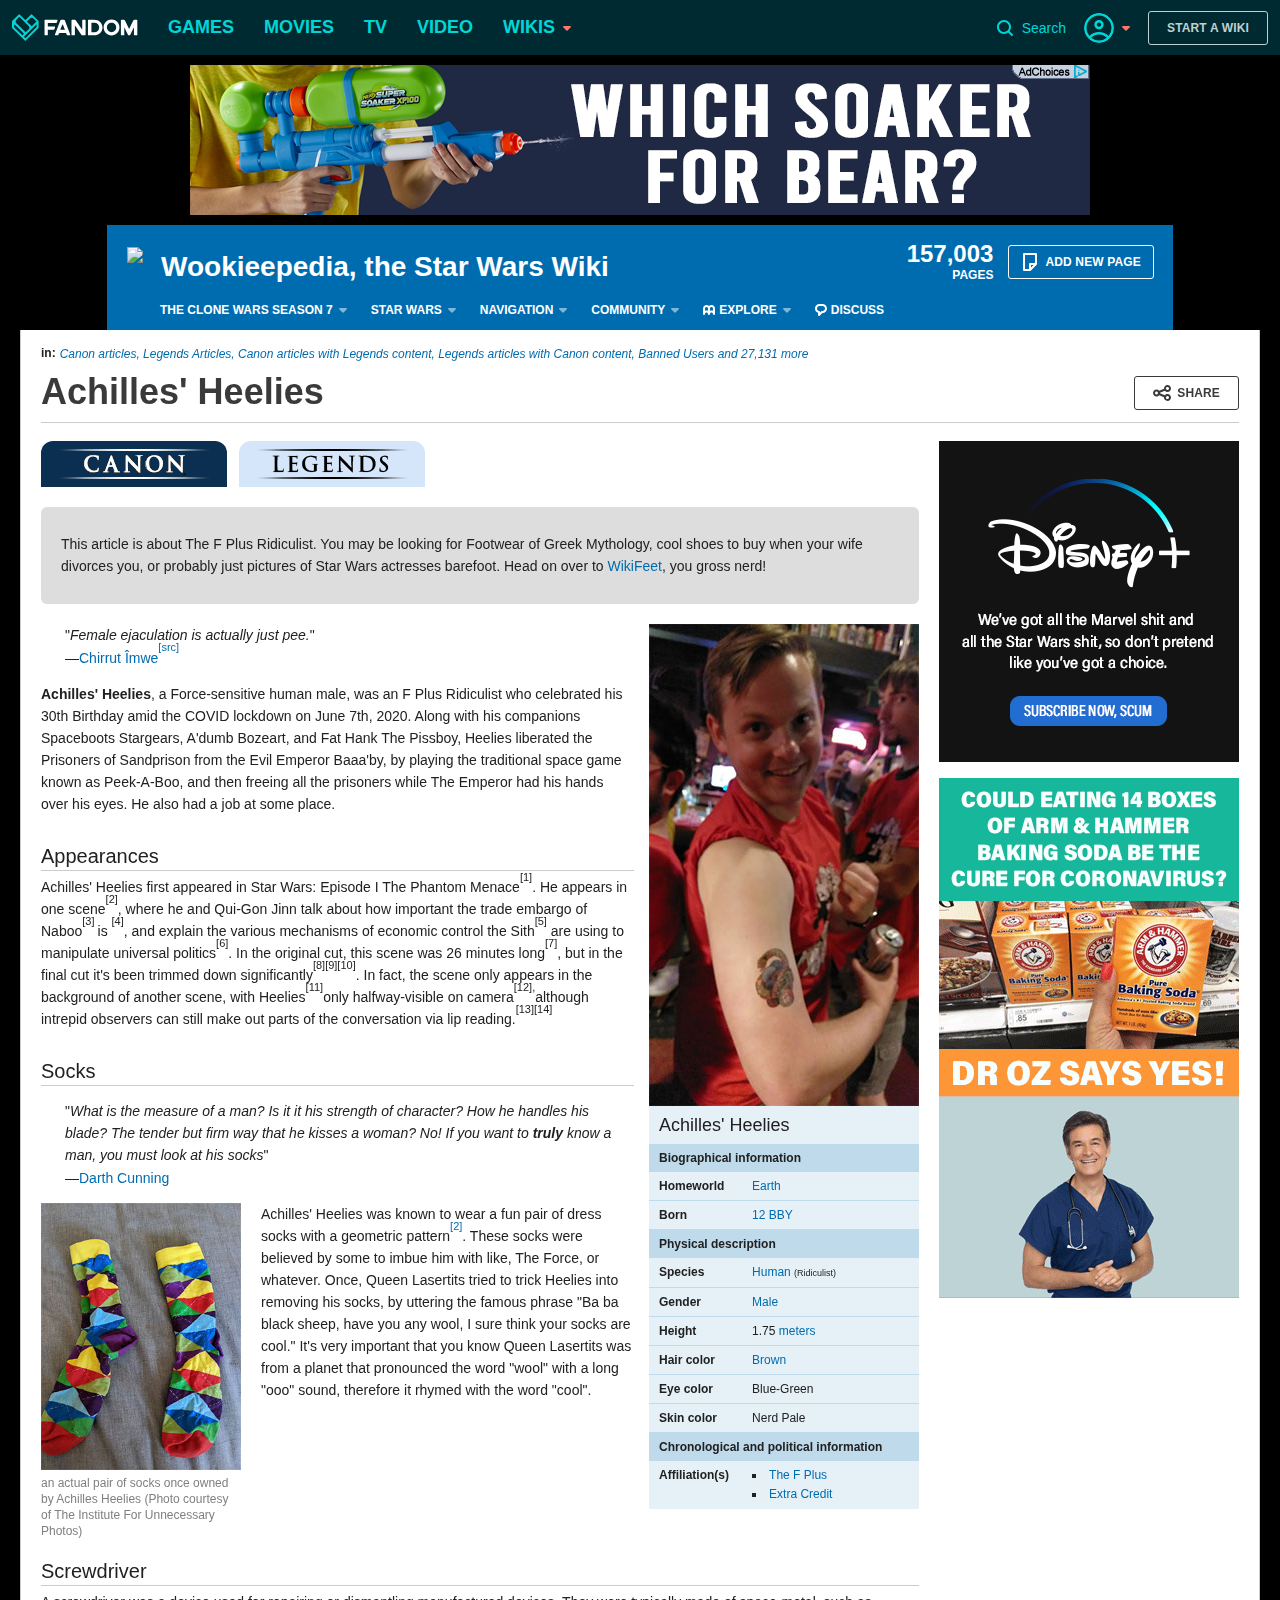
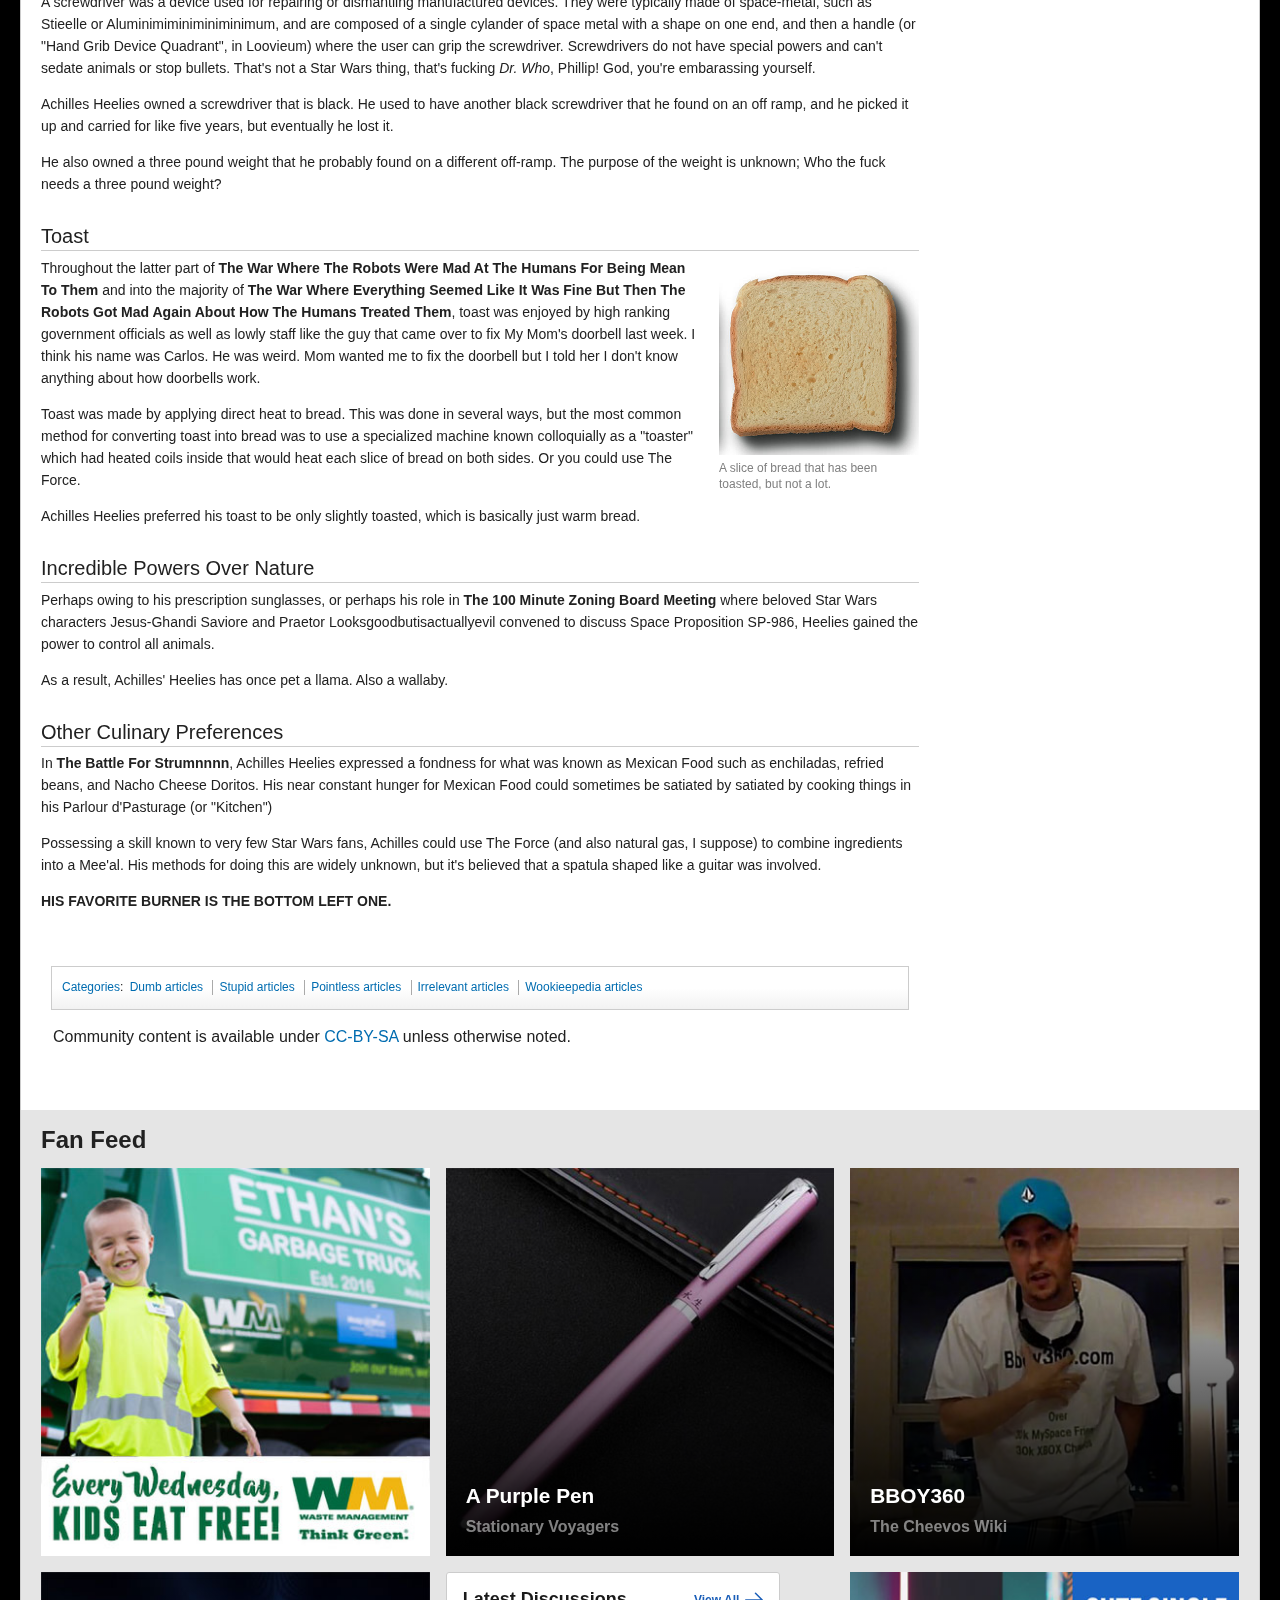
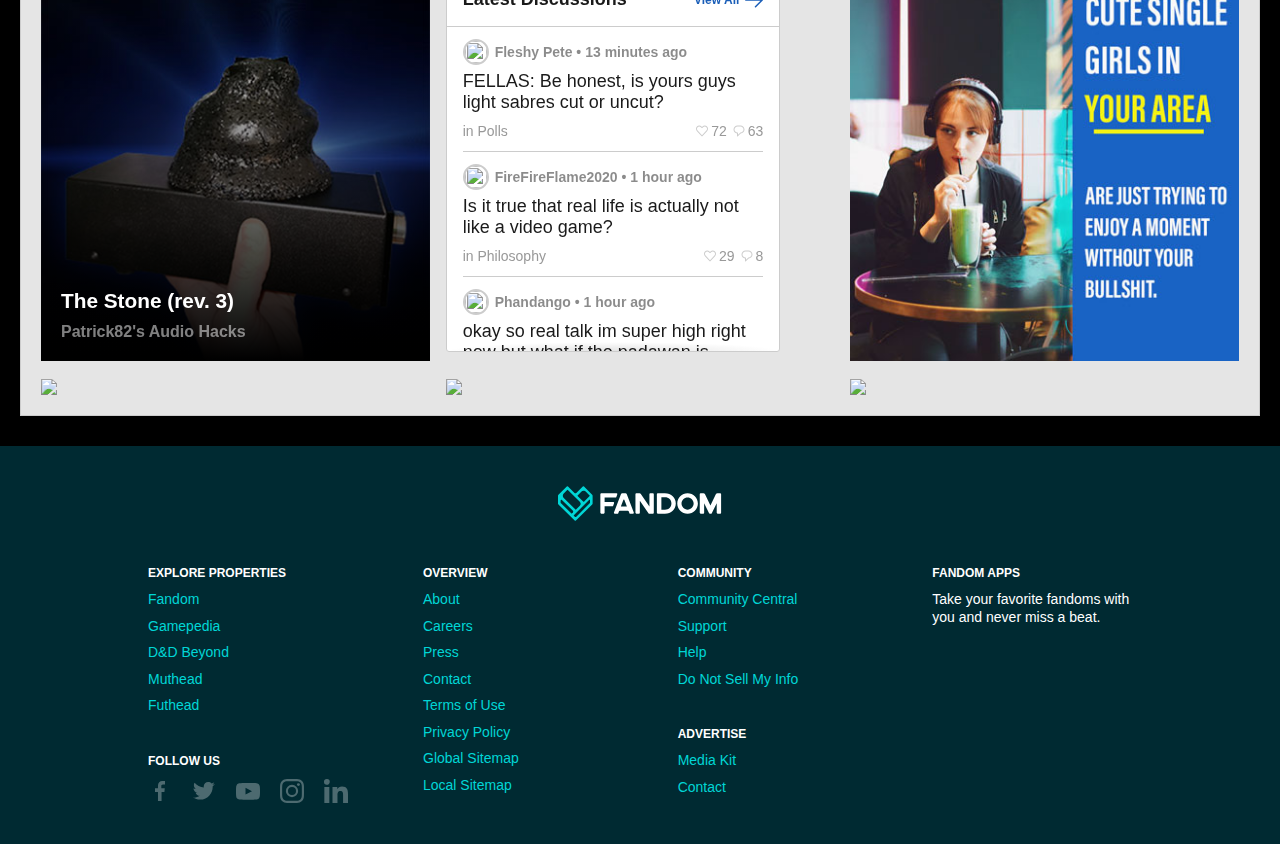
==== commit 96515f2e: "Going downstairs." ====
--- a/index.html
+++ b/index.html
@@ -783,7 +783,7 @@
                     </figure>
                     <p>Throughout the latter part of <strong>The War Where The Robots Were Mad At The Humans For Being Mean To Them </strong>and into the majority of <strong>The War Where Everything Seemed Like It Was Fine But Then The Robots Got Mad Again About How The Humans Treated Them</strong>, toast was enjoyed by high ranking government officials as well as lowly staff like the guy that came over to fix My Mom's doorbell last week. I think his name was Carlos. He was weird. Mom wanted me to fix the doorbell but I told her I don't know anything about how doorbells work.</p>
                     <p>Toast was made by applying direct heat to bread. This was done in several ways, but the most common method for converting toast into bread was to use a specialized machine known colloquially as a "toaster" which had heated coils inside that would heat each slice of bread on both sides. Or you could use The Force.</p>
-                    <p>Achilles Heelies preferred his toast to be only slightly toasted, which is basically just warm bread.</p><br>
+                    <p>Achilles Heelies preferred his toast to be only slightly toasted, which is basically just warm bread.</p>
                   </section>
                   <section v-if="mode == 'canon'">
                     <h2>Incredible Powers Over Nature</h2>
@@ -875,68 +875,11 @@
                         </svg></a></header>
                     <ul class="mcf-card-discussions__list">
                       <li class="mcf-card-discussions__item"><a class="mcf-card-discussions__user-info">
-                          <div class="wds-avatar"><img class="wds-avatar__image" src="https://api.adorable.io/avatars/26/384.png"/></div><span class="mcf-card-discussions__user-subtitle"><span>Fleshy Pete</span> &bull; 
+                          <div class="wds-avatar"><img class="wds-avatar__image" src="https://api.adorable.io/avatars/26/672.png"/></div><span class="mcf-card-discussions__user-subtitle"><span>Fleshy Pete</span> &bull; 
                             <time class="discussion-timestamp">13 minutes ago</time></span></a><a href="https://starwars.fandom.com/f/p/4400000000000020827" data-tracking="discussions-post-0">
                           <div class="mcf-card-discussions__content">FELLAS: Be honest, is yours guys light sabres cut or uncut?</div>
                           <div class="mcf-card-discussions__meta">
                             <div class="mcf-card-discussions__in">in&#x9;&#x9;&#x9;&#x9;&#x9;&#x9;&#x9;Polls
-                            </div>
-                            <div class="mcf-card-discussions__counters">
-                              <svg class="wds-icon wds-icon-tiny" id="wds-icons-heart" xmlns="http://www.w3.org/2000/svg" viewbox="0 0 24 24">
-                                <path fill-rule="evenodd" d="M6.47735071,3 C5.26090233,3 4.11879246,3.489 3.26148598,4.379 C1.48894692,6.218 1.48894692,9.211 3.26148598,11.05 L12.0006056,20.551 L20.7233129,11.067 C22.5132298,9.211 22.5132298,6.218 20.7397253,4.379 C19.8824188,3.489 18.7412743,3 17.524826,3 C16.3083776,3 15.1662677,3.489 14.3089612,4.379 L12.6841338,6.064 C12.3220955,6.439 11.6800811,6.439 11.3180429,6.064 L9.69225,4.379 C8.83494352,3.489 7.69379909,3 6.47735071,3 M12.0006056,23 C11.7370418,23 11.4840978,22.888 11.3016305,22.689 L1.87994818,12.446 C-0.629217962,9.845 -0.629217962,5.584 1.89539514,2.965 C3.11763614,1.698 4.74439449,1 6.47735071,1 L6.47735071,1 C8.21030694,1 9.83706529,1.698 11.0583408,2.966 L12.0006056,3.942 L12.9428704,2.965 C14.1651114,1.698 15.7918697,1 17.524826,1 L17.524826,1 C19.2577822,1 20.8845405,1.698 22.1058161,2.966 C24.6313946,5.584 24.6313946,9.845 22.1058161,12.464 L12.6995807,22.689 C12.5171135,22.888 12.2651349,23 12.0006056,23"></path>
-                              </svg><span>69</span>
-                              <svg class="wds-icon wds-icon-tiny" id="wds-icons-comment" xmlns="http://www.w3.org/2000/svg" xmlns:xlink="http://www.w3.org/1999/xlink" viewbox="0 0 24 24">
-                                <defs>
-                                  <path id="comment-a" d="M9 3c-1.603 0-3.11.624-4.243 1.757A5.961 5.961 0 0 0 3 9c0 3.309 2.691 6 6 6a1 1 0 0 1 1 1v3.586l4.293-4.293A.997.997 0 0 1 15 15c1.603 0 3.11-.624 4.243-1.757A5.961 5.961 0 0 0 21 9c0-3.309-2.691-6-6-6H9zm0 20a1 1 0 0 1-1-1v-5.062C4.059 16.443 1 13.072 1 9c0-2.137.832-4.146 2.343-5.657A7.946 7.946 0 0 1 9 1h6c4.411 0 8 3.589 8 8a7.948 7.948 0 0 1-2.343 5.657 7.934 7.934 0 0 1-5.232 2.331l-5.718 5.719A1 1 0 0 1 9 23z"></path>
-                                </defs>
-                                <use fill-rule="evenodd" xlink:href="#comment-a"></use>
-                              </svg>&#x9;&#x9;&#x9;&#x9;&#x9;&#x9;&#x9;<span>2</span>
-                            </div>
-                          </div></a></li>
-                      <li class="mcf-card-discussions__item"><a class="mcf-card-discussions__user-info">
-                          <div class="wds-avatar"><img class="wds-avatar__image" src="https://api.adorable.io/avatars/26/470.png"/></div><span class="mcf-card-discussions__user-subtitle"><span>FireFireFlame2020</span> &bull; 
-                            <time class="discussion-timestamp">1 hour ago</time></span></a><a href="https://starwars.fandom.com/f/p/4400000000000020827" data-tracking="discussions-post-0">
-                          <div class="mcf-card-discussions__content">Is it true that real life is actually not like a video game?</div>
-                          <div class="mcf-card-discussions__meta">
-                            <div class="mcf-card-discussions__in">in&#x9;&#x9;&#x9;&#x9;&#x9;&#x9;&#x9;Philosophy
-                            </div>
-                            <div class="mcf-card-discussions__counters">
-                              <svg class="wds-icon wds-icon-tiny" id="wds-icons-heart" xmlns="http://www.w3.org/2000/svg" viewbox="0 0 24 24">
-                                <path fill-rule="evenodd" d="M6.47735071,3 C5.26090233,3 4.11879246,3.489 3.26148598,4.379 C1.48894692,6.218 1.48894692,9.211 3.26148598,11.05 L12.0006056,20.551 L20.7233129,11.067 C22.5132298,9.211 22.5132298,6.218 20.7397253,4.379 C19.8824188,3.489 18.7412743,3 17.524826,3 C16.3083776,3 15.1662677,3.489 14.3089612,4.379 L12.6841338,6.064 C12.3220955,6.439 11.6800811,6.439 11.3180429,6.064 L9.69225,4.379 C8.83494352,3.489 7.69379909,3 6.47735071,3 M12.0006056,23 C11.7370418,23 11.4840978,22.888 11.3016305,22.689 L1.87994818,12.446 C-0.629217962,9.845 -0.629217962,5.584 1.89539514,2.965 C3.11763614,1.698 4.74439449,1 6.47735071,1 L6.47735071,1 C8.21030694,1 9.83706529,1.698 11.0583408,2.966 L12.0006056,3.942 L12.9428704,2.965 C14.1651114,1.698 15.7918697,1 17.524826,1 L17.524826,1 C19.2577822,1 20.8845405,1.698 22.1058161,2.966 C24.6313946,5.584 24.6313946,9.845 22.1058161,12.464 L12.6995807,22.689 C12.5171135,22.888 12.2651349,23 12.0006056,23"></path>
-                              </svg><span>37</span>
-                              <svg class="wds-icon wds-icon-tiny" id="wds-icons-comment" xmlns="http://www.w3.org/2000/svg" xmlns:xlink="http://www.w3.org/1999/xlink" viewbox="0 0 24 24">
-                                <defs>
-                                  <path id="comment-a" d="M9 3c-1.603 0-3.11.624-4.243 1.757A5.961 5.961 0 0 0 3 9c0 3.309 2.691 6 6 6a1 1 0 0 1 1 1v3.586l4.293-4.293A.997.997 0 0 1 15 15c1.603 0 3.11-.624 4.243-1.757A5.961 5.961 0 0 0 21 9c0-3.309-2.691-6-6-6H9zm0 20a1 1 0 0 1-1-1v-5.062C4.059 16.443 1 13.072 1 9c0-2.137.832-4.146 2.343-5.657A7.946 7.946 0 0 1 9 1h6c4.411 0 8 3.589 8 8a7.948 7.948 0 0 1-2.343 5.657 7.934 7.934 0 0 1-5.232 2.331l-5.718 5.719A1 1 0 0 1 9 23z"></path>
-                                </defs>
-                                <use fill-rule="evenodd" xlink:href="#comment-a"></use>
-                              </svg>&#x9;&#x9;&#x9;&#x9;&#x9;&#x9;&#x9;<span>91</span>
-                            </div>
-                          </div></a></li>
-                      <li class="mcf-card-discussions__item"><a class="mcf-card-discussions__user-info">
-                          <div class="wds-avatar"><img class="wds-avatar__image" src="https://api.adorable.io/avatars/26/938.png"/></div><span class="mcf-card-discussions__user-subtitle"><span>Phandango</span> &bull; 
-                            <time class="discussion-timestamp">1 hour ago</time></span></a><a href="https://starwars.fandom.com/f/p/4400000000000020827" data-tracking="discussions-post-0">
-                          <div class="mcf-card-discussions__content">okay so real talk im super high right now but what if the padawan is actually the master...???</div>
-                          <div class="mcf-card-discussions__meta">
-                            <div class="mcf-card-discussions__in">in&#x9;&#x9;&#x9;&#x9;&#x9;&#x9;&#x9;Mythology
-                            </div>
-                            <div class="mcf-card-discussions__counters">
-                              <svg class="wds-icon wds-icon-tiny" id="wds-icons-heart" xmlns="http://www.w3.org/2000/svg" viewbox="0 0 24 24">
-                                <path fill-rule="evenodd" d="M6.47735071,3 C5.26090233,3 4.11879246,3.489 3.26148598,4.379 C1.48894692,6.218 1.48894692,9.211 3.26148598,11.05 L12.0006056,20.551 L20.7233129,11.067 C22.5132298,9.211 22.5132298,6.218 20.7397253,4.379 C19.8824188,3.489 18.7412743,3 17.524826,3 C16.3083776,3 15.1662677,3.489 14.3089612,4.379 L12.6841338,6.064 C12.3220955,6.439 11.6800811,6.439 11.3180429,6.064 L9.69225,4.379 C8.83494352,3.489 7.69379909,3 6.47735071,3 M12.0006056,23 C11.7370418,23 11.4840978,22.888 11.3016305,22.689 L1.87994818,12.446 C-0.629217962,9.845 -0.629217962,5.584 1.89539514,2.965 C3.11763614,1.698 4.74439449,1 6.47735071,1 L6.47735071,1 C8.21030694,1 9.83706529,1.698 11.0583408,2.966 L12.0006056,3.942 L12.9428704,2.965 C14.1651114,1.698 15.7918697,1 17.524826,1 L17.524826,1 C19.2577822,1 20.8845405,1.698 22.1058161,2.966 C24.6313946,5.584 24.6313946,9.845 22.1058161,12.464 L12.6995807,22.689 C12.5171135,22.888 12.2651349,23 12.0006056,23"></path>
-                              </svg><span>25</span>
-                              <svg class="wds-icon wds-icon-tiny" id="wds-icons-comment" xmlns="http://www.w3.org/2000/svg" xmlns:xlink="http://www.w3.org/1999/xlink" viewbox="0 0 24 24">
-                                <defs>
-                                  <path id="comment-a" d="M9 3c-1.603 0-3.11.624-4.243 1.757A5.961 5.961 0 0 0 3 9c0 3.309 2.691 6 6 6a1 1 0 0 1 1 1v3.586l4.293-4.293A.997.997 0 0 1 15 15c1.603 0 3.11-.624 4.243-1.757A5.961 5.961 0 0 0 21 9c0-3.309-2.691-6-6-6H9zm0 20a1 1 0 0 1-1-1v-5.062C4.059 16.443 1 13.072 1 9c0-2.137.832-4.146 2.343-5.657A7.946 7.946 0 0 1 9 1h6c4.411 0 8 3.589 8 8a7.948 7.948 0 0 1-2.343 5.657 7.934 7.934 0 0 1-5.232 2.331l-5.718 5.719A1 1 0 0 1 9 23z"></path>
-                                </defs>
-                                <use fill-rule="evenodd" xlink:href="#comment-a"></use>
-                              </svg>&#x9;&#x9;&#x9;&#x9;&#x9;&#x9;&#x9;<span>0</span>
-                            </div>
-                          </div></a></li>
-                      <li class="mcf-card-discussions__item"><a class="mcf-card-discussions__user-info">
-                          <div class="wds-avatar"><img class="wds-avatar__image" src="https://api.adorable.io/avatars/26/342.png"/></div><span class="mcf-card-discussions__user-subtitle"><span>ILuvMyXbox</span> &bull; 
-                            <time class="discussion-timestamp">2 hours ago</time></span></a><a href="https://starwars.fandom.com/f/p/4400000000000020827" data-tracking="discussions-post-0">
-                          <div class="mcf-card-discussions__content">MY MOM IS SUCH A BITCH! [PART 7]</div>
-                          <div class="mcf-card-discussions__meta">
-                            <div class="mcf-card-discussions__in">in&#x9;&#x9;&#x9;&#x9;&#x9;&#x9;&#x9;Rants
                             </div>
                             <div class="mcf-card-discussions__counters">
                               <svg class="wds-icon wds-icon-tiny" id="wds-icons-heart" xmlns="http://www.w3.org/2000/svg" viewbox="0 0 24 24">
@@ -947,7 +890,64 @@
                                   <path id="comment-a" d="M9 3c-1.603 0-3.11.624-4.243 1.757A5.961 5.961 0 0 0 3 9c0 3.309 2.691 6 6 6a1 1 0 0 1 1 1v3.586l4.293-4.293A.997.997 0 0 1 15 15c1.603 0 3.11-.624 4.243-1.757A5.961 5.961 0 0 0 21 9c0-3.309-2.691-6-6-6H9zm0 20a1 1 0 0 1-1-1v-5.062C4.059 16.443 1 13.072 1 9c0-2.137.832-4.146 2.343-5.657A7.946 7.946 0 0 1 9 1h6c4.411 0 8 3.589 8 8a7.948 7.948 0 0 1-2.343 5.657 7.934 7.934 0 0 1-5.232 2.331l-5.718 5.719A1 1 0 0 1 9 23z"></path>
                                 </defs>
                                 <use fill-rule="evenodd" xlink:href="#comment-a"></use>
-                              </svg>&#x9;&#x9;&#x9;&#x9;&#x9;&#x9;&#x9;<span>17</span>
+                              </svg>&#x9;&#x9;&#x9;&#x9;&#x9;&#x9;&#x9;<span>63</span>
+                            </div>
+                          </div></a></li>
+                      <li class="mcf-card-discussions__item"><a class="mcf-card-discussions__user-info">
+                          <div class="wds-avatar"><img class="wds-avatar__image" src="https://api.adorable.io/avatars/26/331.png"/></div><span class="mcf-card-discussions__user-subtitle"><span>FireFireFlame2020</span> &bull; 
+                            <time class="discussion-timestamp">1 hour ago</time></span></a><a href="https://starwars.fandom.com/f/p/4400000000000020827" data-tracking="discussions-post-0">
+                          <div class="mcf-card-discussions__content">Is it true that real life is actually not like a video game?</div>
+                          <div class="mcf-card-discussions__meta">
+                            <div class="mcf-card-discussions__in">in&#x9;&#x9;&#x9;&#x9;&#x9;&#x9;&#x9;Philosophy
+                            </div>
+                            <div class="mcf-card-discussions__counters">
+                              <svg class="wds-icon wds-icon-tiny" id="wds-icons-heart" xmlns="http://www.w3.org/2000/svg" viewbox="0 0 24 24">
+                                <path fill-rule="evenodd" d="M6.47735071,3 C5.26090233,3 4.11879246,3.489 3.26148598,4.379 C1.48894692,6.218 1.48894692,9.211 3.26148598,11.05 L12.0006056,20.551 L20.7233129,11.067 C22.5132298,9.211 22.5132298,6.218 20.7397253,4.379 C19.8824188,3.489 18.7412743,3 17.524826,3 C16.3083776,3 15.1662677,3.489 14.3089612,4.379 L12.6841338,6.064 C12.3220955,6.439 11.6800811,6.439 11.3180429,6.064 L9.69225,4.379 C8.83494352,3.489 7.69379909,3 6.47735071,3 M12.0006056,23 C11.7370418,23 11.4840978,22.888 11.3016305,22.689 L1.87994818,12.446 C-0.629217962,9.845 -0.629217962,5.584 1.89539514,2.965 C3.11763614,1.698 4.74439449,1 6.47735071,1 L6.47735071,1 C8.21030694,1 9.83706529,1.698 11.0583408,2.966 L12.0006056,3.942 L12.9428704,2.965 C14.1651114,1.698 15.7918697,1 17.524826,1 L17.524826,1 C19.2577822,1 20.8845405,1.698 22.1058161,2.966 C24.6313946,5.584 24.6313946,9.845 22.1058161,12.464 L12.6995807,22.689 C12.5171135,22.888 12.2651349,23 12.0006056,23"></path>
+                              </svg><span>29</span>
+                              <svg class="wds-icon wds-icon-tiny" id="wds-icons-comment" xmlns="http://www.w3.org/2000/svg" xmlns:xlink="http://www.w3.org/1999/xlink" viewbox="0 0 24 24">
+                                <defs>
+                                  <path id="comment-a" d="M9 3c-1.603 0-3.11.624-4.243 1.757A5.961 5.961 0 0 0 3 9c0 3.309 2.691 6 6 6a1 1 0 0 1 1 1v3.586l4.293-4.293A.997.997 0 0 1 15 15c1.603 0 3.11-.624 4.243-1.757A5.961 5.961 0 0 0 21 9c0-3.309-2.691-6-6-6H9zm0 20a1 1 0 0 1-1-1v-5.062C4.059 16.443 1 13.072 1 9c0-2.137.832-4.146 2.343-5.657A7.946 7.946 0 0 1 9 1h6c4.411 0 8 3.589 8 8a7.948 7.948 0 0 1-2.343 5.657 7.934 7.934 0 0 1-5.232 2.331l-5.718 5.719A1 1 0 0 1 9 23z"></path>
+                                </defs>
+                                <use fill-rule="evenodd" xlink:href="#comment-a"></use>
+                              </svg>&#x9;&#x9;&#x9;&#x9;&#x9;&#x9;&#x9;<span>8</span>
+                            </div>
+                          </div></a></li>
+                      <li class="mcf-card-discussions__item"><a class="mcf-card-discussions__user-info">
+                          <div class="wds-avatar"><img class="wds-avatar__image" src="https://api.adorable.io/avatars/26/420.png"/></div><span class="mcf-card-discussions__user-subtitle"><span>Phandango</span> &bull; 
+                            <time class="discussion-timestamp">1 hour ago</time></span></a><a href="https://starwars.fandom.com/f/p/4400000000000020827" data-tracking="discussions-post-0">
+                          <div class="mcf-card-discussions__content">okay so real talk im super high right now but what if the padawan is actually the master...???</div>
+                          <div class="mcf-card-discussions__meta">
+                            <div class="mcf-card-discussions__in">in&#x9;&#x9;&#x9;&#x9;&#x9;&#x9;&#x9;Mythology
+                            </div>
+                            <div class="mcf-card-discussions__counters">
+                              <svg class="wds-icon wds-icon-tiny" id="wds-icons-heart" xmlns="http://www.w3.org/2000/svg" viewbox="0 0 24 24">
+                                <path fill-rule="evenodd" d="M6.47735071,3 C5.26090233,3 4.11879246,3.489 3.26148598,4.379 C1.48894692,6.218 1.48894692,9.211 3.26148598,11.05 L12.0006056,20.551 L20.7233129,11.067 C22.5132298,9.211 22.5132298,6.218 20.7397253,4.379 C19.8824188,3.489 18.7412743,3 17.524826,3 C16.3083776,3 15.1662677,3.489 14.3089612,4.379 L12.6841338,6.064 C12.3220955,6.439 11.6800811,6.439 11.3180429,6.064 L9.69225,4.379 C8.83494352,3.489 7.69379909,3 6.47735071,3 M12.0006056,23 C11.7370418,23 11.4840978,22.888 11.3016305,22.689 L1.87994818,12.446 C-0.629217962,9.845 -0.629217962,5.584 1.89539514,2.965 C3.11763614,1.698 4.74439449,1 6.47735071,1 L6.47735071,1 C8.21030694,1 9.83706529,1.698 11.0583408,2.966 L12.0006056,3.942 L12.9428704,2.965 C14.1651114,1.698 15.7918697,1 17.524826,1 L17.524826,1 C19.2577822,1 20.8845405,1.698 22.1058161,2.966 C24.6313946,5.584 24.6313946,9.845 22.1058161,12.464 L12.6995807,22.689 C12.5171135,22.888 12.2651349,23 12.0006056,23"></path>
+                              </svg><span>80</span>
+                              <svg class="wds-icon wds-icon-tiny" id="wds-icons-comment" xmlns="http://www.w3.org/2000/svg" xmlns:xlink="http://www.w3.org/1999/xlink" viewbox="0 0 24 24">
+                                <defs>
+                                  <path id="comment-a" d="M9 3c-1.603 0-3.11.624-4.243 1.757A5.961 5.961 0 0 0 3 9c0 3.309 2.691 6 6 6a1 1 0 0 1 1 1v3.586l4.293-4.293A.997.997 0 0 1 15 15c1.603 0 3.11-.624 4.243-1.757A5.961 5.961 0 0 0 21 9c0-3.309-2.691-6-6-6H9zm0 20a1 1 0 0 1-1-1v-5.062C4.059 16.443 1 13.072 1 9c0-2.137.832-4.146 2.343-5.657A7.946 7.946 0 0 1 9 1h6c4.411 0 8 3.589 8 8a7.948 7.948 0 0 1-2.343 5.657 7.934 7.934 0 0 1-5.232 2.331l-5.718 5.719A1 1 0 0 1 9 23z"></path>
+                                </defs>
+                                <use fill-rule="evenodd" xlink:href="#comment-a"></use>
+                              </svg>&#x9;&#x9;&#x9;&#x9;&#x9;&#x9;&#x9;<span>2</span>
+                            </div>
+                          </div></a></li>
+                      <li class="mcf-card-discussions__item"><a class="mcf-card-discussions__user-info">
+                          <div class="wds-avatar"><img class="wds-avatar__image" src="https://api.adorable.io/avatars/26/371.png"/></div><span class="mcf-card-discussions__user-subtitle"><span>ILuvMyXbox</span> &bull; 
+                            <time class="discussion-timestamp">2 hours ago</time></span></a><a href="https://starwars.fandom.com/f/p/4400000000000020827" data-tracking="discussions-post-0">
+                          <div class="mcf-card-discussions__content">MY MOM IS SUCH A BITCH! [PART 7]</div>
+                          <div class="mcf-card-discussions__meta">
+                            <div class="mcf-card-discussions__in">in&#x9;&#x9;&#x9;&#x9;&#x9;&#x9;&#x9;Rants
+                            </div>
+                            <div class="mcf-card-discussions__counters">
+                              <svg class="wds-icon wds-icon-tiny" id="wds-icons-heart" xmlns="http://www.w3.org/2000/svg" viewbox="0 0 24 24">
+                                <path fill-rule="evenodd" d="M6.47735071,3 C5.26090233,3 4.11879246,3.489 3.26148598,4.379 C1.48894692,6.218 1.48894692,9.211 3.26148598,11.05 L12.0006056,20.551 L20.7233129,11.067 C22.5132298,9.211 22.5132298,6.218 20.7397253,4.379 C19.8824188,3.489 18.7412743,3 17.524826,3 C16.3083776,3 15.1662677,3.489 14.3089612,4.379 L12.6841338,6.064 C12.3220955,6.439 11.6800811,6.439 11.3180429,6.064 L9.69225,4.379 C8.83494352,3.489 7.69379909,3 6.47735071,3 M12.0006056,23 C11.7370418,23 11.4840978,22.888 11.3016305,22.689 L1.87994818,12.446 C-0.629217962,9.845 -0.629217962,5.584 1.89539514,2.965 C3.11763614,1.698 4.74439449,1 6.47735071,1 L6.47735071,1 C8.21030694,1 9.83706529,1.698 11.0583408,2.966 L12.0006056,3.942 L12.9428704,2.965 C14.1651114,1.698 15.7918697,1 17.524826,1 L17.524826,1 C19.2577822,1 20.8845405,1.698 22.1058161,2.966 C24.6313946,5.584 24.6313946,9.845 22.1058161,12.464 L12.6995807,22.689 C12.5171135,22.888 12.2651349,23 12.0006056,23"></path>
+                              </svg><span>55</span>
+                              <svg class="wds-icon wds-icon-tiny" id="wds-icons-comment" xmlns="http://www.w3.org/2000/svg" xmlns:xlink="http://www.w3.org/1999/xlink" viewbox="0 0 24 24">
+                                <defs>
+                                  <path id="comment-a" d="M9 3c-1.603 0-3.11.624-4.243 1.757A5.961 5.961 0 0 0 3 9c0 3.309 2.691 6 6 6a1 1 0 0 1 1 1v3.586l4.293-4.293A.997.997 0 0 1 15 15c1.603 0 3.11-.624 4.243-1.757A5.961 5.961 0 0 0 21 9c0-3.309-2.691-6-6-6H9zm0 20a1 1 0 0 1-1-1v-5.062C4.059 16.443 1 13.072 1 9c0-2.137.832-4.146 2.343-5.657A7.946 7.946 0 0 1 9 1h6c4.411 0 8 3.589 8 8a7.948 7.948 0 0 1-2.343 5.657 7.934 7.934 0 0 1-5.232 2.331l-5.718 5.719A1 1 0 0 1 9 23z"></path>
+                                </defs>
+                                <use fill-rule="evenodd" xlink:href="#comment-a"></use>
+                              </svg>&#x9;&#x9;&#x9;&#x9;&#x9;&#x9;&#x9;<span>4</span>
                             </div>
                           </div></a></li>
                     </ul>
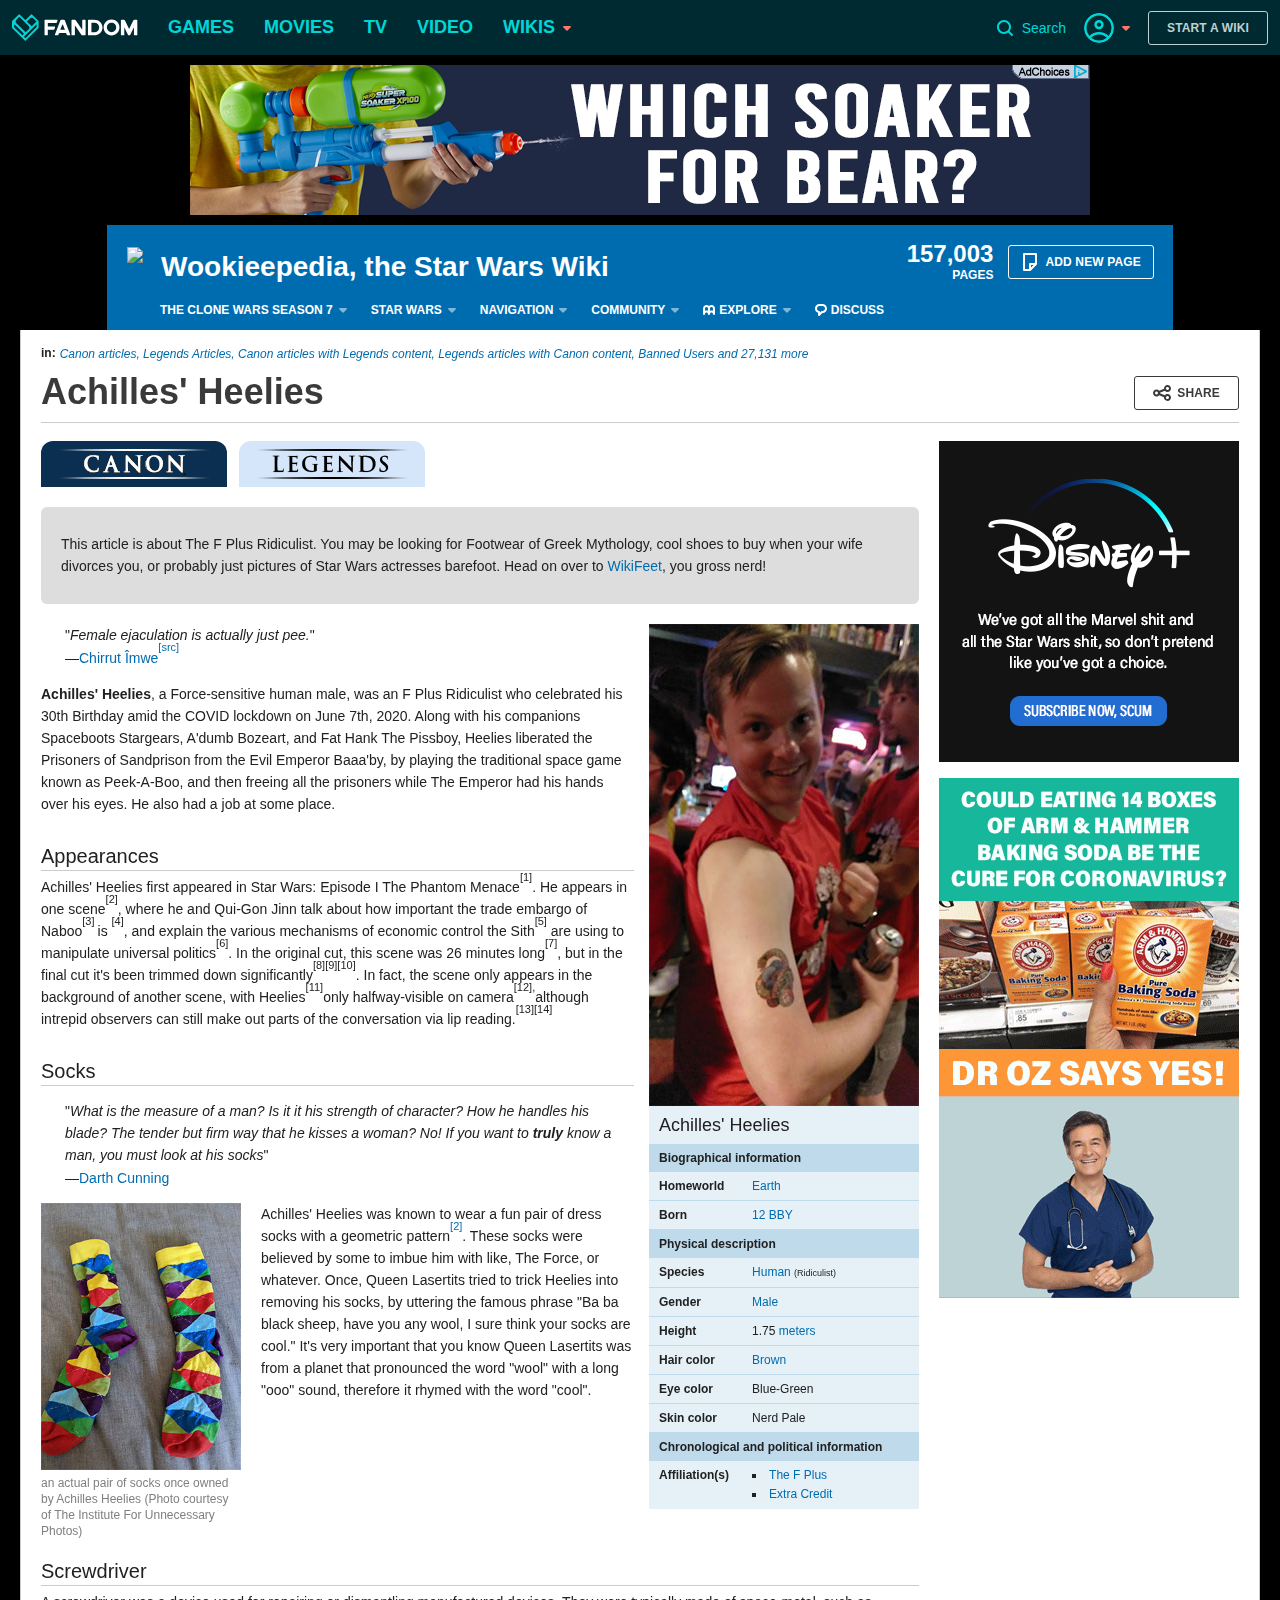
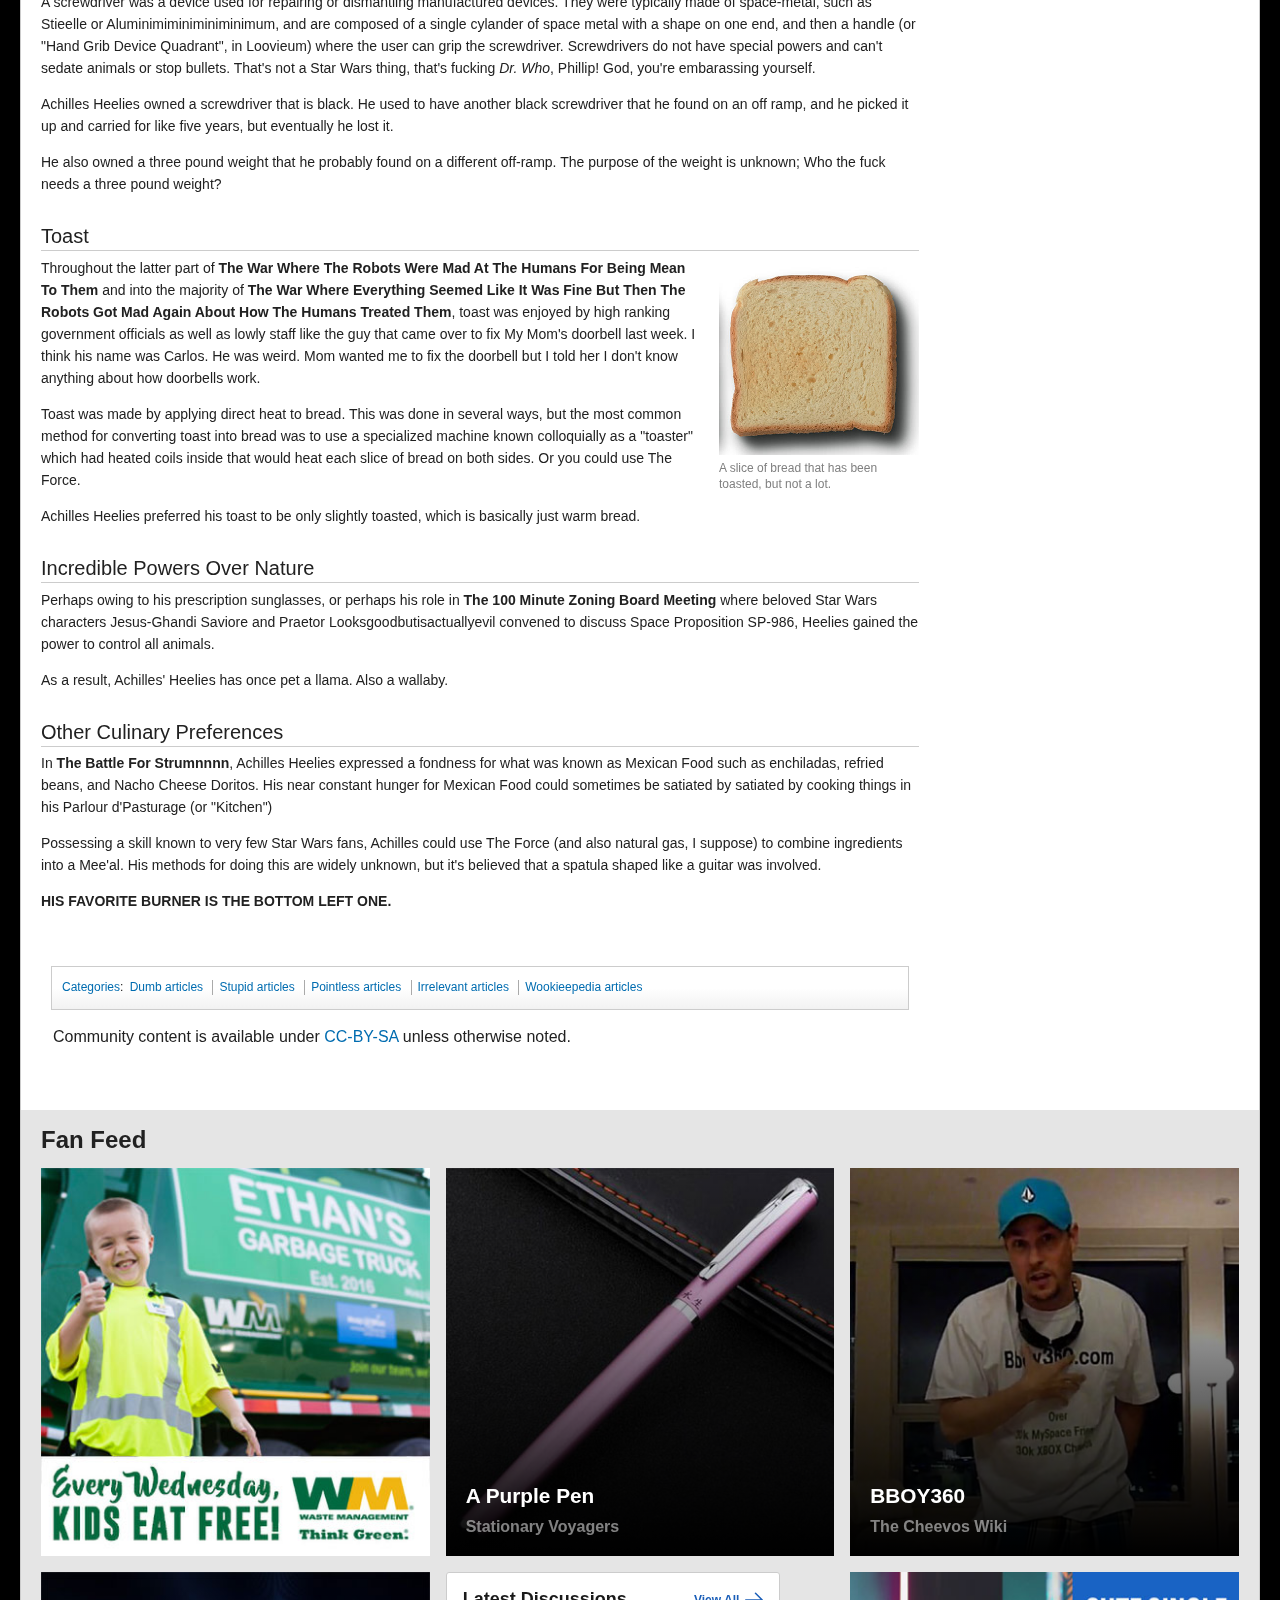
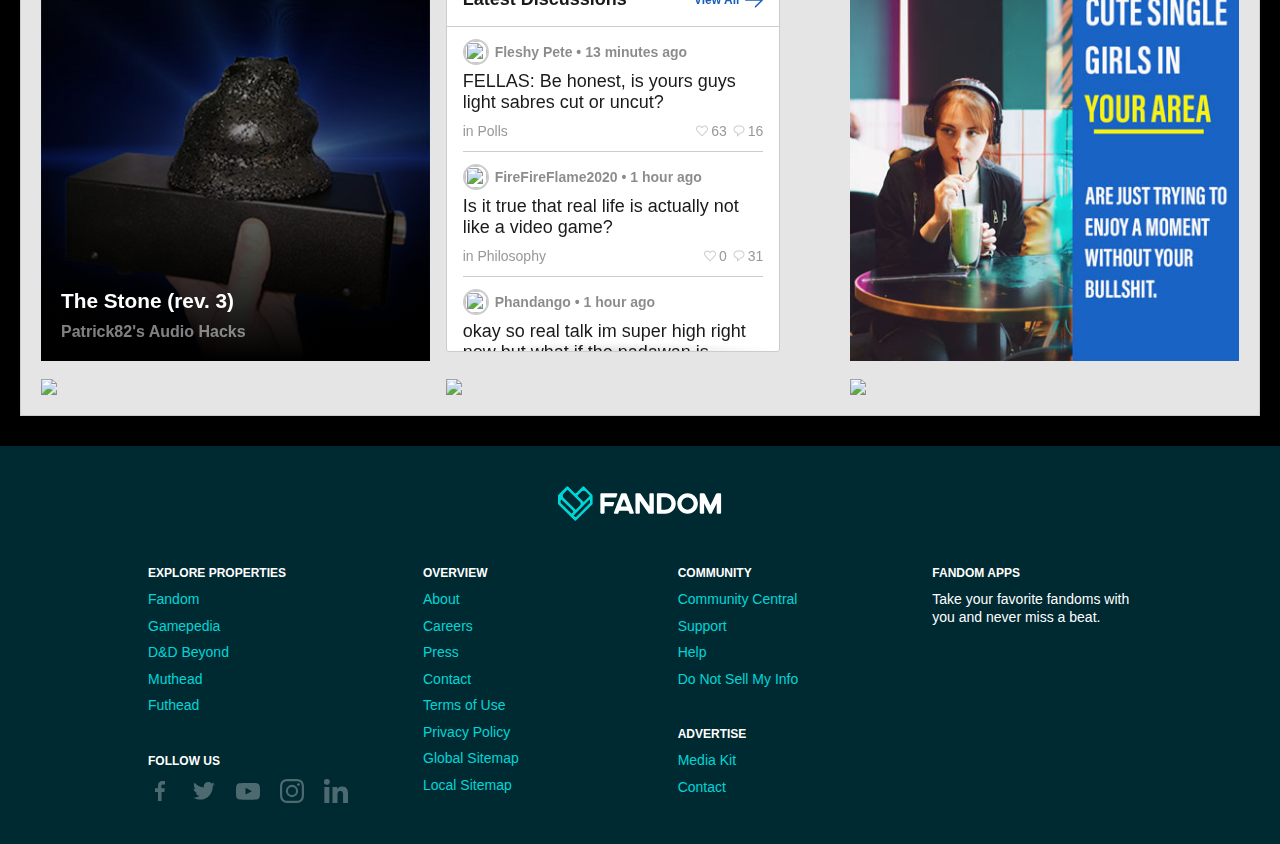
==== commit 60263f21: "OG & favico" ====
--- a/index.html
+++ b/index.html
@@ -4,6 +4,26 @@
     <title>Achilles' Heelies | Wookieepedia </title>
     <link rel="stylesheet" href="css/wikia.css">
     <link rel="stylesheet" href="css/lemon.css">
+    <link rel="apple-touch-icon" sizes="180x180" href="/apple-touch-icon.png">
+    <link rel="icon" type="image/png" sizes="32x32" href="/favicon-32x32.png">
+    <link rel="icon" type="image/png" sizes="16x16" href="/favicon-16x16.png">
+    <link rel="manifest" href="/site.webmanifest">
+    <meta name="msapplication-TileColor" content="#2b5797">
+    <meta name="theme-color" content="#ffffff">
+    <!-- Twitter-->
+    <meta name="twitter:card" content="summary_large_image">
+    <meta name="twitter:creator" content="@AhoyLemon">
+    <meta name="twitter:title" content="Wookieepedia: Achilles' Heelies">
+    <meta name="twitter:description" content="Achilles' Heelies, a Force-sensitive human male, was an F Plus Ridiculist who celebrated his 30th Birthday amid the COVID lockdown on June 7th, 2020.">
+    <meta name="twitter:image" content="https://heelies.info/og-wide.png">
+    <meta name="twitter:url" content="https://heelies.info">
+    <meta property="og:title" content="Wookieepedia: Achilles' Heelies">
+    <meta property="og:type" content="website">
+    <meta property="og:image:width" content="1200">
+    <meta property="og:image:height" content="630">
+    <meta property="og:description" content="Achilles' Heelies, a Force-sensitive human male, was an F Plus Ridiculist who celebrated his 30th Birthday amid the COVID lockdown on June 7th, 2020.">
+    <meta property="og:url" content="https://heelies.info">
+    <meta property="og:image" content="https://heelies.info/og-wide.png">
   </head>
   <body class="mediawiki ltr ns-0 ns-subject page-Kyber_crystal oasis-breakpoints skin-oasis user-anon background-fixed background-not-tiled background-dynamic wiki-starwars">
     <div class="background-image-gradient"></div>
@@ -875,7 +895,7 @@
                         </svg></a></header>
                     <ul class="mcf-card-discussions__list">
                       <li class="mcf-card-discussions__item"><a class="mcf-card-discussions__user-info">
-                          <div class="wds-avatar"><img class="wds-avatar__image" src="https://api.adorable.io/avatars/26/672.png"/></div><span class="mcf-card-discussions__user-subtitle"><span>Fleshy Pete</span> &bull; 
+                          <div class="wds-avatar"><img class="wds-avatar__image" src="https://api.adorable.io/avatars/26/908.png"/></div><span class="mcf-card-discussions__user-subtitle"><span>Fleshy Pete</span> &bull; 
                             <time class="discussion-timestamp">13 minutes ago</time></span></a><a href="https://starwars.fandom.com/f/p/4400000000000020827" data-tracking="discussions-post-0">
                           <div class="mcf-card-discussions__content">FELLAS: Be honest, is yours guys light sabres cut or uncut?</div>
                           <div class="mcf-card-discussions__meta">
@@ -884,17 +904,17 @@
                             <div class="mcf-card-discussions__counters">
                               <svg class="wds-icon wds-icon-tiny" id="wds-icons-heart" xmlns="http://www.w3.org/2000/svg" viewbox="0 0 24 24">
                                 <path fill-rule="evenodd" d="M6.47735071,3 C5.26090233,3 4.11879246,3.489 3.26148598,4.379 C1.48894692,6.218 1.48894692,9.211 3.26148598,11.05 L12.0006056,20.551 L20.7233129,11.067 C22.5132298,9.211 22.5132298,6.218 20.7397253,4.379 C19.8824188,3.489 18.7412743,3 17.524826,3 C16.3083776,3 15.1662677,3.489 14.3089612,4.379 L12.6841338,6.064 C12.3220955,6.439 11.6800811,6.439 11.3180429,6.064 L9.69225,4.379 C8.83494352,3.489 7.69379909,3 6.47735071,3 M12.0006056,23 C11.7370418,23 11.4840978,22.888 11.3016305,22.689 L1.87994818,12.446 C-0.629217962,9.845 -0.629217962,5.584 1.89539514,2.965 C3.11763614,1.698 4.74439449,1 6.47735071,1 L6.47735071,1 C8.21030694,1 9.83706529,1.698 11.0583408,2.966 L12.0006056,3.942 L12.9428704,2.965 C14.1651114,1.698 15.7918697,1 17.524826,1 L17.524826,1 C19.2577822,1 20.8845405,1.698 22.1058161,2.966 C24.6313946,5.584 24.6313946,9.845 22.1058161,12.464 L12.6995807,22.689 C12.5171135,22.888 12.2651349,23 12.0006056,23"></path>
-                              </svg><span>72</span>
+                              </svg><span>63</span>
                               <svg class="wds-icon wds-icon-tiny" id="wds-icons-comment" xmlns="http://www.w3.org/2000/svg" xmlns:xlink="http://www.w3.org/1999/xlink" viewbox="0 0 24 24">
                                 <defs>
                                   <path id="comment-a" d="M9 3c-1.603 0-3.11.624-4.243 1.757A5.961 5.961 0 0 0 3 9c0 3.309 2.691 6 6 6a1 1 0 0 1 1 1v3.586l4.293-4.293A.997.997 0 0 1 15 15c1.603 0 3.11-.624 4.243-1.757A5.961 5.961 0 0 0 21 9c0-3.309-2.691-6-6-6H9zm0 20a1 1 0 0 1-1-1v-5.062C4.059 16.443 1 13.072 1 9c0-2.137.832-4.146 2.343-5.657A7.946 7.946 0 0 1 9 1h6c4.411 0 8 3.589 8 8a7.948 7.948 0 0 1-2.343 5.657 7.934 7.934 0 0 1-5.232 2.331l-5.718 5.719A1 1 0 0 1 9 23z"></path>
                                 </defs>
                                 <use fill-rule="evenodd" xlink:href="#comment-a"></use>
-                              </svg>&#x9;&#x9;&#x9;&#x9;&#x9;&#x9;&#x9;<span>63</span>
+                              </svg>&#x9;&#x9;&#x9;&#x9;&#x9;&#x9;&#x9;<span>16</span>
                             </div>
                           </div></a></li>
                       <li class="mcf-card-discussions__item"><a class="mcf-card-discussions__user-info">
-                          <div class="wds-avatar"><img class="wds-avatar__image" src="https://api.adorable.io/avatars/26/331.png"/></div><span class="mcf-card-discussions__user-subtitle"><span>FireFireFlame2020</span> &bull; 
+                          <div class="wds-avatar"><img class="wds-avatar__image" src="https://api.adorable.io/avatars/26/366.png"/></div><span class="mcf-card-discussions__user-subtitle"><span>FireFireFlame2020</span> &bull; 
                             <time class="discussion-timestamp">1 hour ago</time></span></a><a href="https://starwars.fandom.com/f/p/4400000000000020827" data-tracking="discussions-post-0">
                           <div class="mcf-card-discussions__content">Is it true that real life is actually not like a video game?</div>
                           <div class="mcf-card-discussions__meta">
@@ -903,17 +923,17 @@
                             <div class="mcf-card-discussions__counters">
                               <svg class="wds-icon wds-icon-tiny" id="wds-icons-heart" xmlns="http://www.w3.org/2000/svg" viewbox="0 0 24 24">
                                 <path fill-rule="evenodd" d="M6.47735071,3 C5.26090233,3 4.11879246,3.489 3.26148598,4.379 C1.48894692,6.218 1.48894692,9.211 3.26148598,11.05 L12.0006056,20.551 L20.7233129,11.067 C22.5132298,9.211 22.5132298,6.218 20.7397253,4.379 C19.8824188,3.489 18.7412743,3 17.524826,3 C16.3083776,3 15.1662677,3.489 14.3089612,4.379 L12.6841338,6.064 C12.3220955,6.439 11.6800811,6.439 11.3180429,6.064 L9.69225,4.379 C8.83494352,3.489 7.69379909,3 6.47735071,3 M12.0006056,23 C11.7370418,23 11.4840978,22.888 11.3016305,22.689 L1.87994818,12.446 C-0.629217962,9.845 -0.629217962,5.584 1.89539514,2.965 C3.11763614,1.698 4.74439449,1 6.47735071,1 L6.47735071,1 C8.21030694,1 9.83706529,1.698 11.0583408,2.966 L12.0006056,3.942 L12.9428704,2.965 C14.1651114,1.698 15.7918697,1 17.524826,1 L17.524826,1 C19.2577822,1 20.8845405,1.698 22.1058161,2.966 C24.6313946,5.584 24.6313946,9.845 22.1058161,12.464 L12.6995807,22.689 C12.5171135,22.888 12.2651349,23 12.0006056,23"></path>
-                              </svg><span>29</span>
+                              </svg><span>0</span>
                               <svg class="wds-icon wds-icon-tiny" id="wds-icons-comment" xmlns="http://www.w3.org/2000/svg" xmlns:xlink="http://www.w3.org/1999/xlink" viewbox="0 0 24 24">
                                 <defs>
                                   <path id="comment-a" d="M9 3c-1.603 0-3.11.624-4.243 1.757A5.961 5.961 0 0 0 3 9c0 3.309 2.691 6 6 6a1 1 0 0 1 1 1v3.586l4.293-4.293A.997.997 0 0 1 15 15c1.603 0 3.11-.624 4.243-1.757A5.961 5.961 0 0 0 21 9c0-3.309-2.691-6-6-6H9zm0 20a1 1 0 0 1-1-1v-5.062C4.059 16.443 1 13.072 1 9c0-2.137.832-4.146 2.343-5.657A7.946 7.946 0 0 1 9 1h6c4.411 0 8 3.589 8 8a7.948 7.948 0 0 1-2.343 5.657 7.934 7.934 0 0 1-5.232 2.331l-5.718 5.719A1 1 0 0 1 9 23z"></path>
                                 </defs>
                                 <use fill-rule="evenodd" xlink:href="#comment-a"></use>
-                              </svg>&#x9;&#x9;&#x9;&#x9;&#x9;&#x9;&#x9;<span>8</span>
+                              </svg>&#x9;&#x9;&#x9;&#x9;&#x9;&#x9;&#x9;<span>31</span>
                             </div>
                           </div></a></li>
                       <li class="mcf-card-discussions__item"><a class="mcf-card-discussions__user-info">
-                          <div class="wds-avatar"><img class="wds-avatar__image" src="https://api.adorable.io/avatars/26/420.png"/></div><span class="mcf-card-discussions__user-subtitle"><span>Phandango</span> &bull; 
+                          <div class="wds-avatar"><img class="wds-avatar__image" src="https://api.adorable.io/avatars/26/513.png"/></div><span class="mcf-card-discussions__user-subtitle"><span>Phandango</span> &bull; 
                             <time class="discussion-timestamp">1 hour ago</time></span></a><a href="https://starwars.fandom.com/f/p/4400000000000020827" data-tracking="discussions-post-0">
                           <div class="mcf-card-discussions__content">okay so real talk im super high right now but what if the padawan is actually the master...???</div>
                           <div class="mcf-card-discussions__meta">
@@ -922,17 +942,17 @@
                             <div class="mcf-card-discussions__counters">
                               <svg class="wds-icon wds-icon-tiny" id="wds-icons-heart" xmlns="http://www.w3.org/2000/svg" viewbox="0 0 24 24">
                                 <path fill-rule="evenodd" d="M6.47735071,3 C5.26090233,3 4.11879246,3.489 3.26148598,4.379 C1.48894692,6.218 1.48894692,9.211 3.26148598,11.05 L12.0006056,20.551 L20.7233129,11.067 C22.5132298,9.211 22.5132298,6.218 20.7397253,4.379 C19.8824188,3.489 18.7412743,3 17.524826,3 C16.3083776,3 15.1662677,3.489 14.3089612,4.379 L12.6841338,6.064 C12.3220955,6.439 11.6800811,6.439 11.3180429,6.064 L9.69225,4.379 C8.83494352,3.489 7.69379909,3 6.47735071,3 M12.0006056,23 C11.7370418,23 11.4840978,22.888 11.3016305,22.689 L1.87994818,12.446 C-0.629217962,9.845 -0.629217962,5.584 1.89539514,2.965 C3.11763614,1.698 4.74439449,1 6.47735071,1 L6.47735071,1 C8.21030694,1 9.83706529,1.698 11.0583408,2.966 L12.0006056,3.942 L12.9428704,2.965 C14.1651114,1.698 15.7918697,1 17.524826,1 L17.524826,1 C19.2577822,1 20.8845405,1.698 22.1058161,2.966 C24.6313946,5.584 24.6313946,9.845 22.1058161,12.464 L12.6995807,22.689 C12.5171135,22.888 12.2651349,23 12.0006056,23"></path>
-                              </svg><span>80</span>
+                              </svg><span>45</span>
                               <svg class="wds-icon wds-icon-tiny" id="wds-icons-comment" xmlns="http://www.w3.org/2000/svg" xmlns:xlink="http://www.w3.org/1999/xlink" viewbox="0 0 24 24">
                                 <defs>
                                   <path id="comment-a" d="M9 3c-1.603 0-3.11.624-4.243 1.757A5.961 5.961 0 0 0 3 9c0 3.309 2.691 6 6 6a1 1 0 0 1 1 1v3.586l4.293-4.293A.997.997 0 0 1 15 15c1.603 0 3.11-.624 4.243-1.757A5.961 5.961 0 0 0 21 9c0-3.309-2.691-6-6-6H9zm0 20a1 1 0 0 1-1-1v-5.062C4.059 16.443 1 13.072 1 9c0-2.137.832-4.146 2.343-5.657A7.946 7.946 0 0 1 9 1h6c4.411 0 8 3.589 8 8a7.948 7.948 0 0 1-2.343 5.657 7.934 7.934 0 0 1-5.232 2.331l-5.718 5.719A1 1 0 0 1 9 23z"></path>
                                 </defs>
                                 <use fill-rule="evenodd" xlink:href="#comment-a"></use>
-                              </svg>&#x9;&#x9;&#x9;&#x9;&#x9;&#x9;&#x9;<span>2</span>
+                              </svg>&#x9;&#x9;&#x9;&#x9;&#x9;&#x9;&#x9;<span>62</span>
                             </div>
                           </div></a></li>
                       <li class="mcf-card-discussions__item"><a class="mcf-card-discussions__user-info">
-                          <div class="wds-avatar"><img class="wds-avatar__image" src="https://api.adorable.io/avatars/26/371.png"/></div><span class="mcf-card-discussions__user-subtitle"><span>ILuvMyXbox</span> &bull; 
+                          <div class="wds-avatar"><img class="wds-avatar__image" src="https://api.adorable.io/avatars/26/533.png"/></div><span class="mcf-card-discussions__user-subtitle"><span>ILuvMyXbox</span> &bull; 
                             <time class="discussion-timestamp">2 hours ago</time></span></a><a href="https://starwars.fandom.com/f/p/4400000000000020827" data-tracking="discussions-post-0">
                           <div class="mcf-card-discussions__content">MY MOM IS SUCH A BITCH! [PART 7]</div>
                           <div class="mcf-card-discussions__meta">
@@ -941,13 +961,13 @@
                             <div class="mcf-card-discussions__counters">
                               <svg class="wds-icon wds-icon-tiny" id="wds-icons-heart" xmlns="http://www.w3.org/2000/svg" viewbox="0 0 24 24">
                                 <path fill-rule="evenodd" d="M6.47735071,3 C5.26090233,3 4.11879246,3.489 3.26148598,4.379 C1.48894692,6.218 1.48894692,9.211 3.26148598,11.05 L12.0006056,20.551 L20.7233129,11.067 C22.5132298,9.211 22.5132298,6.218 20.7397253,4.379 C19.8824188,3.489 18.7412743,3 17.524826,3 C16.3083776,3 15.1662677,3.489 14.3089612,4.379 L12.6841338,6.064 C12.3220955,6.439 11.6800811,6.439 11.3180429,6.064 L9.69225,4.379 C8.83494352,3.489 7.69379909,3 6.47735071,3 M12.0006056,23 C11.7370418,23 11.4840978,22.888 11.3016305,22.689 L1.87994818,12.446 C-0.629217962,9.845 -0.629217962,5.584 1.89539514,2.965 C3.11763614,1.698 4.74439449,1 6.47735071,1 L6.47735071,1 C8.21030694,1 9.83706529,1.698 11.0583408,2.966 L12.0006056,3.942 L12.9428704,2.965 C14.1651114,1.698 15.7918697,1 17.524826,1 L17.524826,1 C19.2577822,1 20.8845405,1.698 22.1058161,2.966 C24.6313946,5.584 24.6313946,9.845 22.1058161,12.464 L12.6995807,22.689 C12.5171135,22.888 12.2651349,23 12.0006056,23"></path>
-                              </svg><span>55</span>
+                              </svg><span>59</span>
                               <svg class="wds-icon wds-icon-tiny" id="wds-icons-comment" xmlns="http://www.w3.org/2000/svg" xmlns:xlink="http://www.w3.org/1999/xlink" viewbox="0 0 24 24">
                                 <defs>
                                   <path id="comment-a" d="M9 3c-1.603 0-3.11.624-4.243 1.757A5.961 5.961 0 0 0 3 9c0 3.309 2.691 6 6 6a1 1 0 0 1 1 1v3.586l4.293-4.293A.997.997 0 0 1 15 15c1.603 0 3.11-.624 4.243-1.757A5.961 5.961 0 0 0 21 9c0-3.309-2.691-6-6-6H9zm0 20a1 1 0 0 1-1-1v-5.062C4.059 16.443 1 13.072 1 9c0-2.137.832-4.146 2.343-5.657A7.946 7.946 0 0 1 9 1h6c4.411 0 8 3.589 8 8a7.948 7.948 0 0 1-2.343 5.657 7.934 7.934 0 0 1-5.232 2.331l-5.718 5.719A1 1 0 0 1 9 23z"></path>
                                 </defs>
                                 <use fill-rule="evenodd" xlink:href="#comment-a"></use>
-                              </svg>&#x9;&#x9;&#x9;&#x9;&#x9;&#x9;&#x9;<span>4</span>
+                              </svg>&#x9;&#x9;&#x9;&#x9;&#x9;&#x9;&#x9;<span>1</span>
                             </div>
                           </div></a></li>
                     </ul>
@@ -1057,8 +1077,24 @@
             <h3 class="wds-global-footer__section-header">Fandom Apps</h3><span class="wds-global-footer__section-description">Take your favorite fandoms with you and never miss a beat.</span>
           </section>
         </div>
-        <script src="js/libraries/vue.min.js"></script>
-        <script src="js/min/site.min.js"></script>
+        <div class="javascripts">
+          <script src="js/libraries/vue.min.js"></script>
+          <script>
+            const testing = false;
+            
+          </script>
+          <script type="text/javascript">
+            (function(i,s,o,g,r,a,m){i['GoogleAnalyticsObject']=r;i[r]=i[r]||function(){
+            (i[r].q=i[r].q||[]).push(arguments)},i[r].l=1*new Date();a=s.createElement(o),
+            m=s.getElementsByTagName(o)[0];a.async=1;a.src=g;m.parentNode.insertBefore(a,m)
+            })(window,document,'script','//www.google-analytics.com/analytics.js','ga');
+            
+            ga('create', 'UA-15129990-35', 'auto');
+            ga('send', 'pageview');
+            
+          </script>
+          <script src="js/min/site.min.js?updated2020-05-06@20:52:47"></script>
+        </div>
       </div>
     </footer>
   </body>
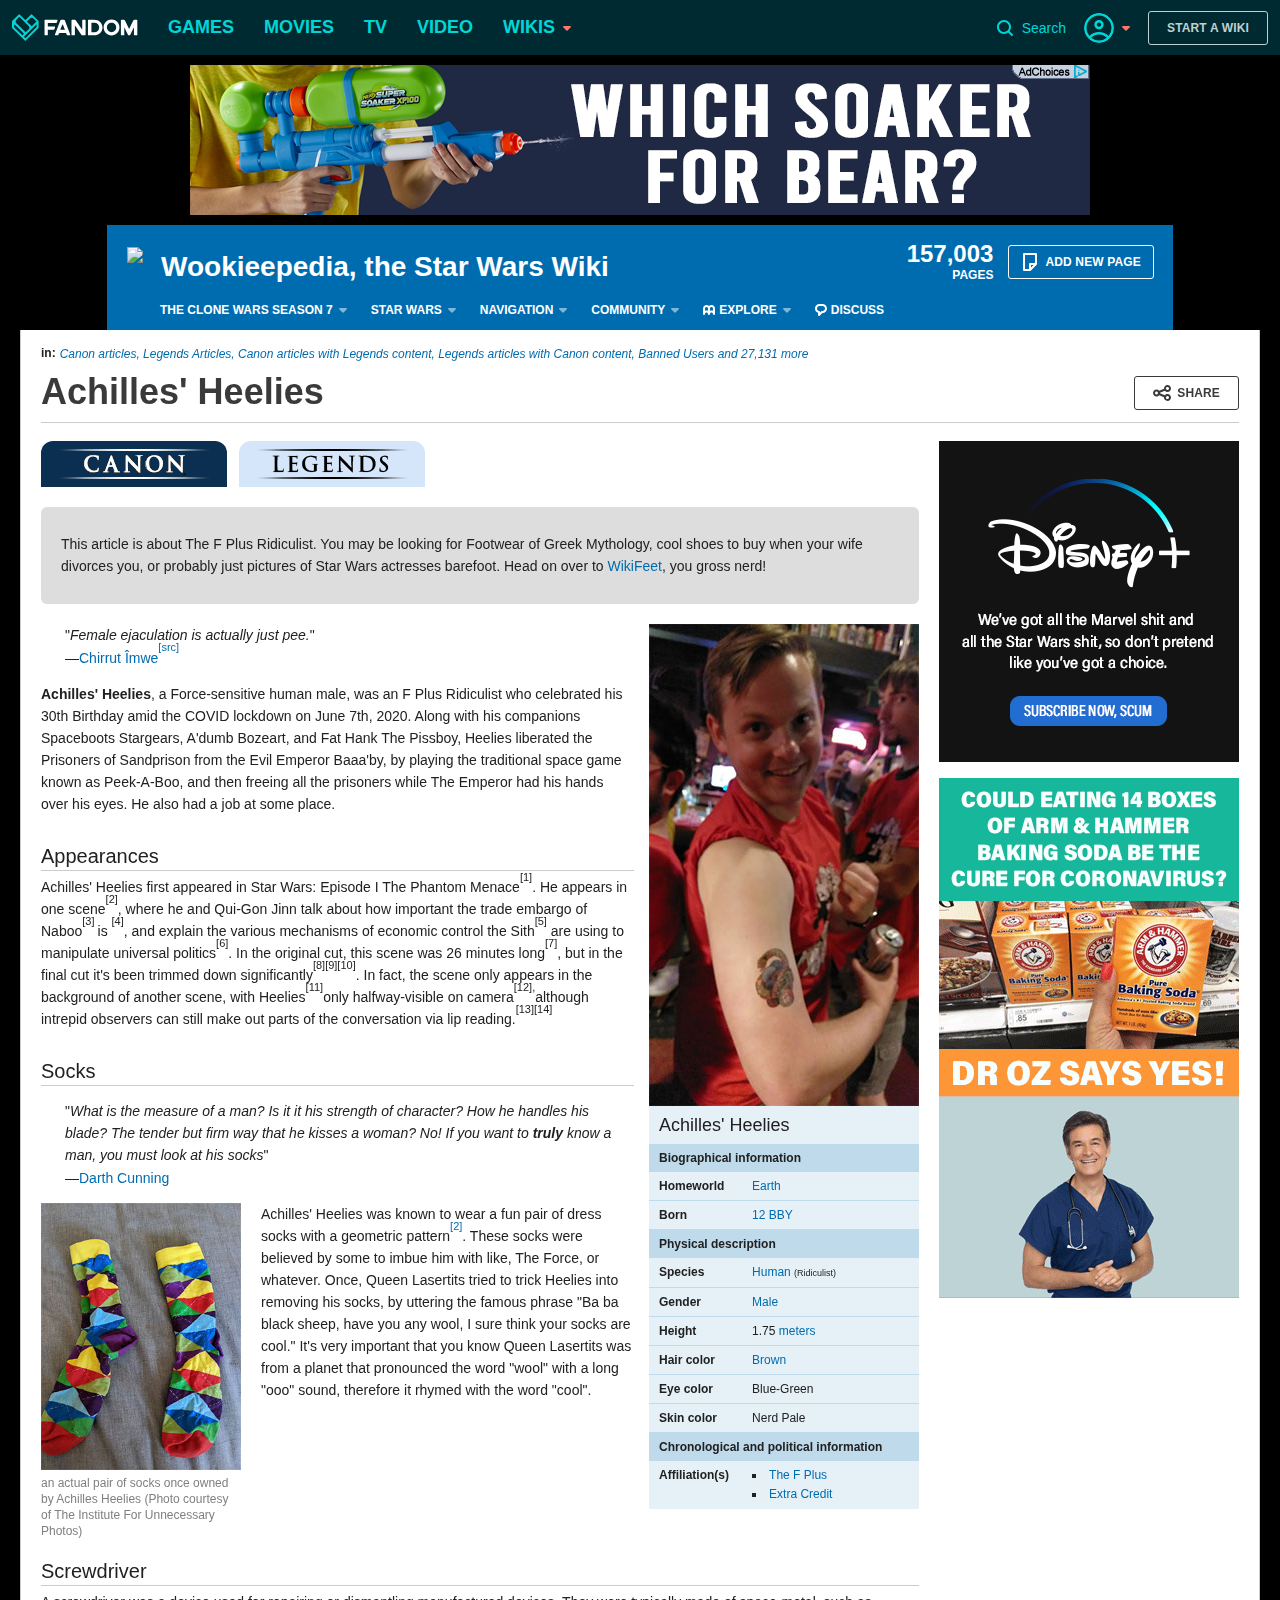
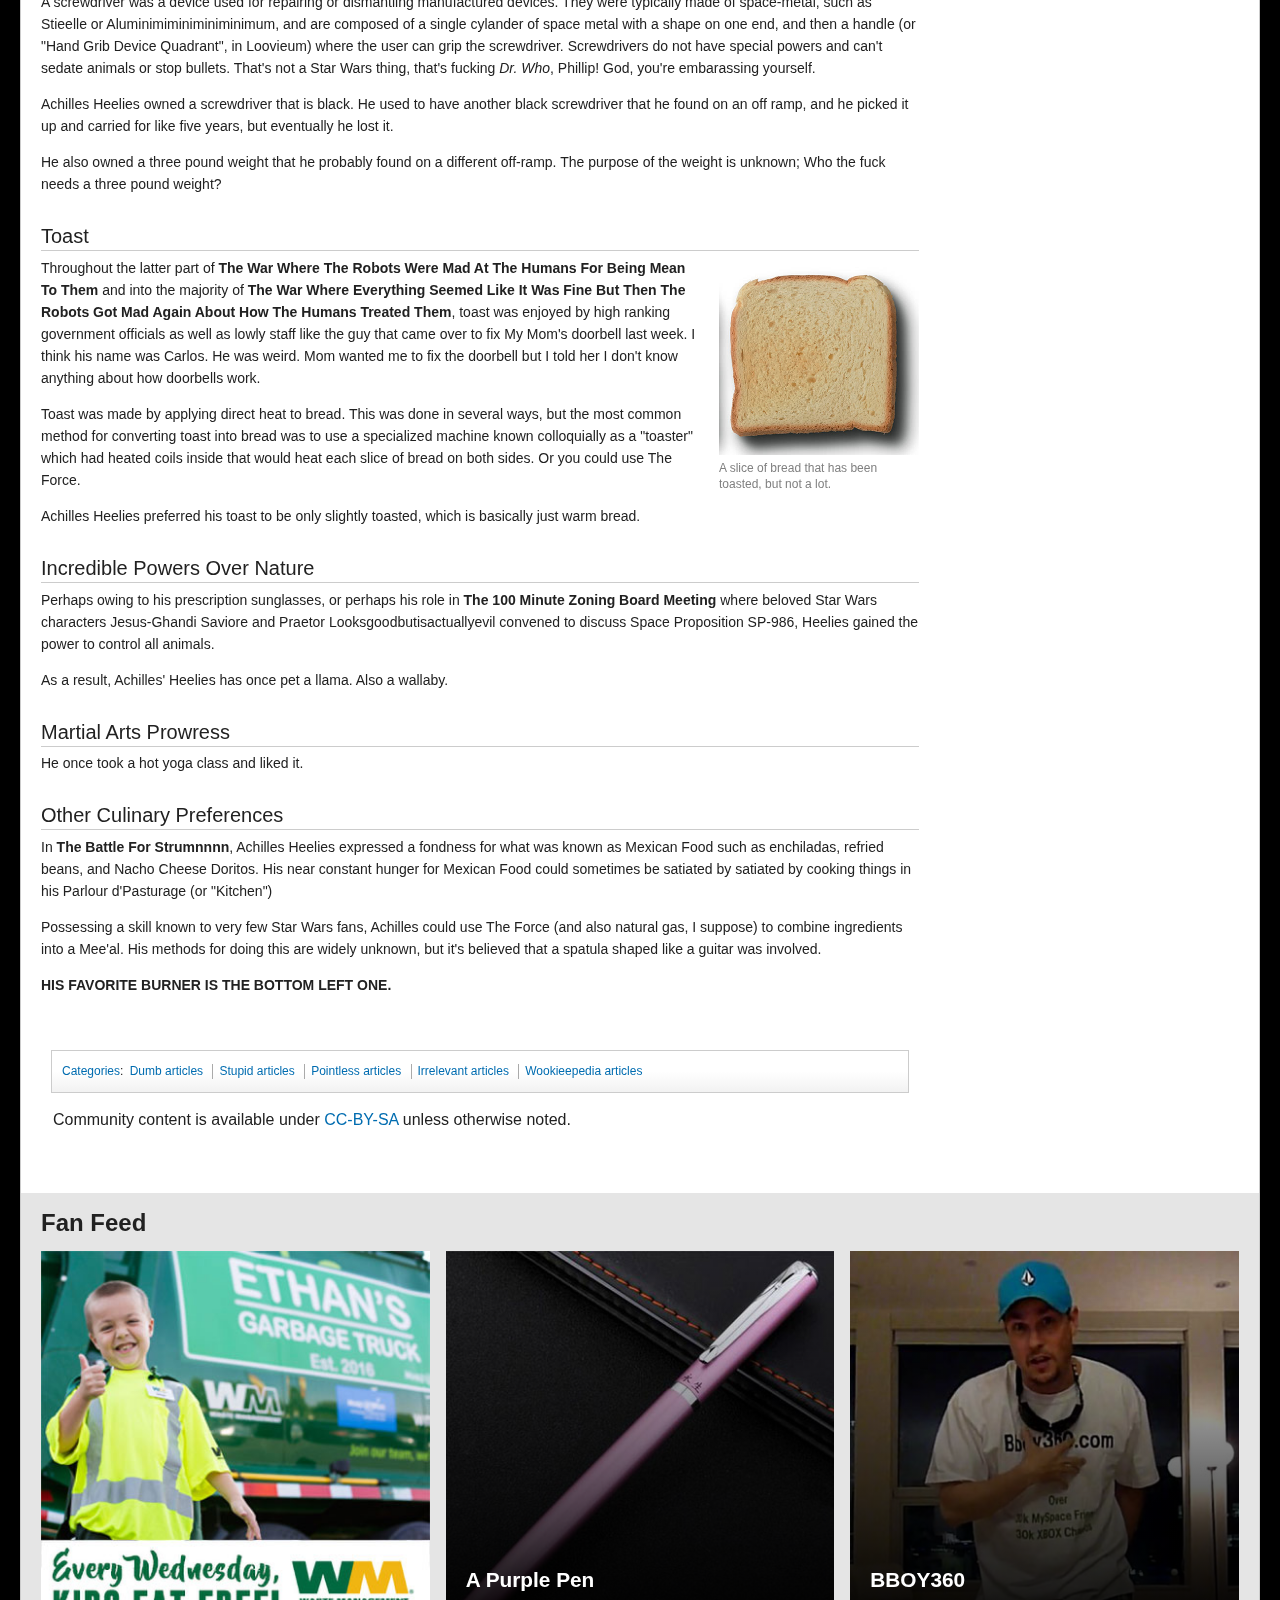
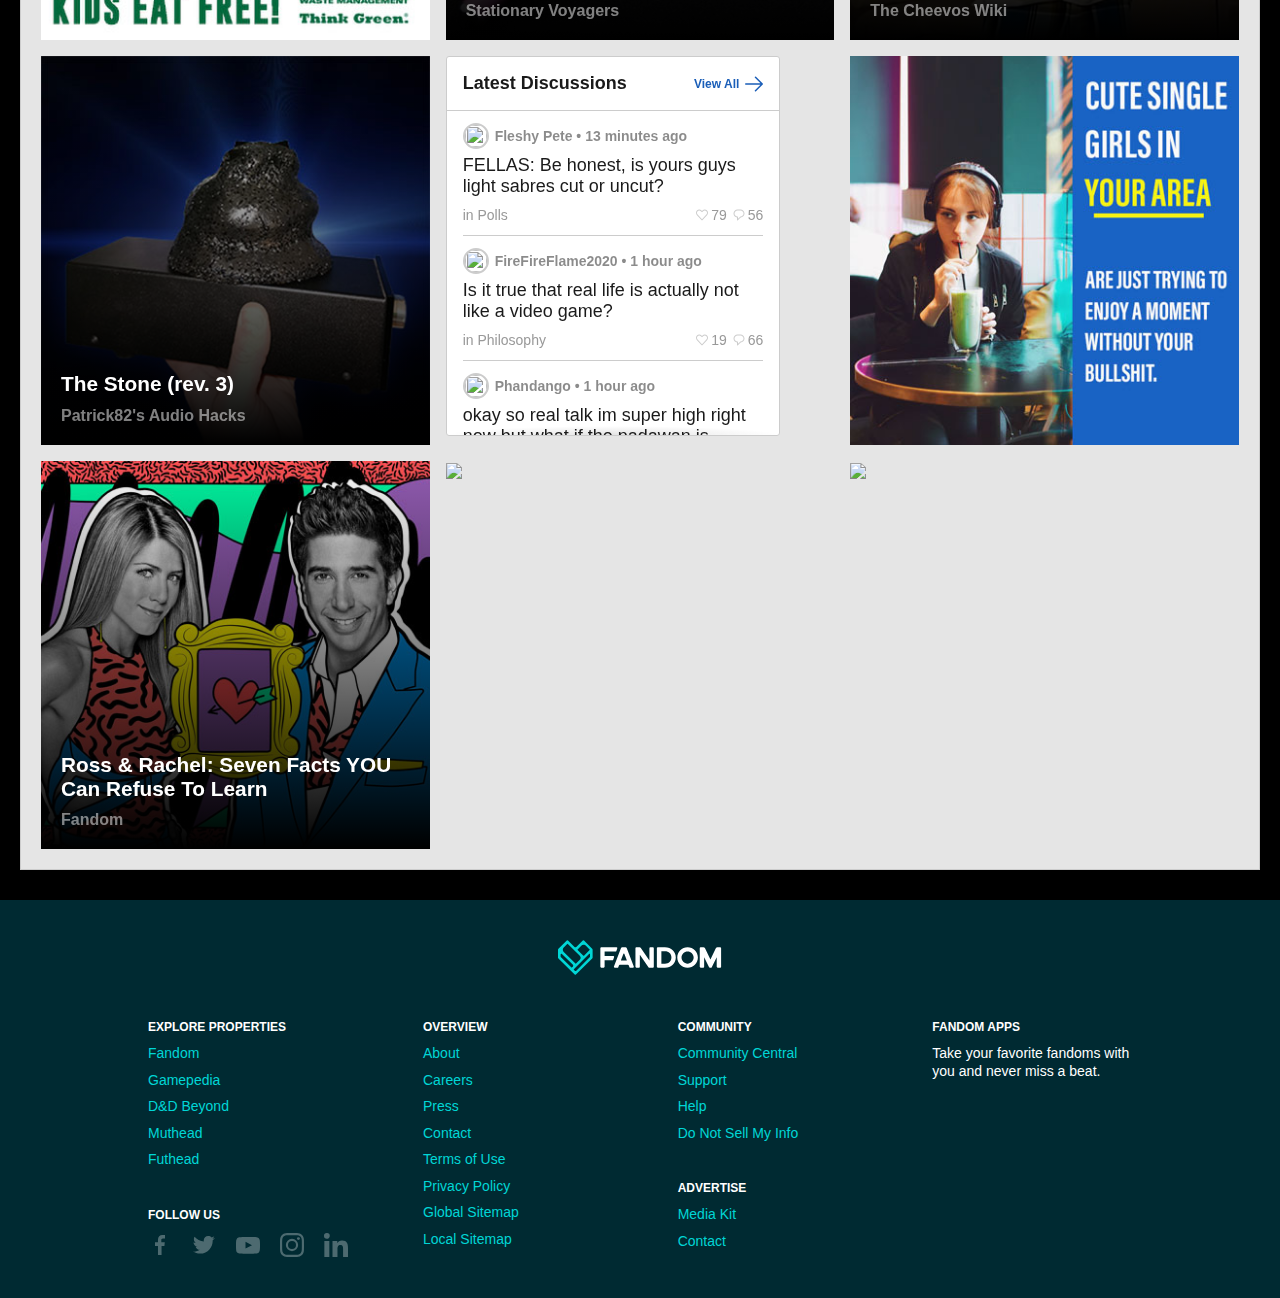
==== commit 00232604: "Superfooter" ====
--- a/index.html
+++ b/index.html
@@ -811,6 +811,10 @@
                     <p>As a result, Achilles' Heelies has once pet a llama. Also a wallaby.</p>
                   </section>
                   <section v-if="mode == 'canon'">
+                    <h2>Martial Arts Prowress</h2>
+                    <p>He once took a hot yoga class and liked it.</p>
+                  </section>
+                  <section v-if="mode == 'canon'">
                     <h2>Other Culinary Preferences</h2>
                     <p>In <strong>The Battle For Strumnnnn</strong>, Achilles Heelies expressed a fondness for what was known as Mexican Food such as enchiladas, refried beans, and Nacho Cheese Doritos. His near constant hunger for Mexican Food could sometimes be satiated by satiated by cooking things in his Parlour d'Pasturage (or "Kitchen")</p>
                     <p>Possessing a skill known to very few Star Wars fans, Achilles could use The Force (and also natural gas, I suppose) to combine ingredients into a Mee'al. His methods for doing this are widely unknown, but it's believed that a spatula shaped like a guitar was involved.</p><b><strong>HIS FAVORITE BURNER IS THE BOTTOM LEFT ONE.</strong></b>
@@ -821,7 +825,8 @@
                     <p>In the <strong>The LEGO® F Plus™</strong> series of video games for the Xbox One, PlayStation 2, and Panty Panty Mahjong Tablet, the character of Achilles' Heelies does not show up until the third game in the series, <strong>The LEGO® F Plus™ Jerk Off Every One Of The LEGO™ Harlem Globetrotters</strong>. In the game, Heelies is actually portrayed by avante garde performer Diamonda Galas, which is actually just a re-recording of the 1982's "The Litanies of Satan", but nobody seemed to notice until press time.</p>
                     <p>The game received 98 out of 100 on IGN, the worst score of the entire series, with video game journalist Rich Whiteman saying of the subplot where Heelies separates from the rest of the group in order to find one of several hundred thousand special bricks was a victory of the SJWs which somehow ruined his childhood. He then went on to describe his recurring sexual fantasy where he's decapitated by the lady from Lollipop Chainsaw.</p>
                     <h2>The Very True Adventures Of The F Plus</h2>
-                    <p>This book was never published.</p><br><br>
+                    <p>This book was never published.</p>
+                    <h2>Star Wars® The Breakfast Cereal</h2><br><br>
                   </section>
                 </div>
               </div>
@@ -895,7 +900,7 @@
                         </svg></a></header>
                     <ul class="mcf-card-discussions__list">
                       <li class="mcf-card-discussions__item"><a class="mcf-card-discussions__user-info">
-                          <div class="wds-avatar"><img class="wds-avatar__image" src="https://api.adorable.io/avatars/26/908.png"/></div><span class="mcf-card-discussions__user-subtitle"><span>Fleshy Pete</span> &bull; 
+                          <div class="wds-avatar"><img class="wds-avatar__image" src="https://api.adorable.io/avatars/26/266.png"/></div><span class="mcf-card-discussions__user-subtitle"><span>Fleshy Pete</span> &bull; 
                             <time class="discussion-timestamp">13 minutes ago</time></span></a><a href="https://starwars.fandom.com/f/p/4400000000000020827" data-tracking="discussions-post-0">
                           <div class="mcf-card-discussions__content">FELLAS: Be honest, is yours guys light sabres cut or uncut?</div>
                           <div class="mcf-card-discussions__meta">
@@ -904,17 +909,17 @@
                             <div class="mcf-card-discussions__counters">
                               <svg class="wds-icon wds-icon-tiny" id="wds-icons-heart" xmlns="http://www.w3.org/2000/svg" viewbox="0 0 24 24">
                                 <path fill-rule="evenodd" d="M6.47735071,3 C5.26090233,3 4.11879246,3.489 3.26148598,4.379 C1.48894692,6.218 1.48894692,9.211 3.26148598,11.05 L12.0006056,20.551 L20.7233129,11.067 C22.5132298,9.211 22.5132298,6.218 20.7397253,4.379 C19.8824188,3.489 18.7412743,3 17.524826,3 C16.3083776,3 15.1662677,3.489 14.3089612,4.379 L12.6841338,6.064 C12.3220955,6.439 11.6800811,6.439 11.3180429,6.064 L9.69225,4.379 C8.83494352,3.489 7.69379909,3 6.47735071,3 M12.0006056,23 C11.7370418,23 11.4840978,22.888 11.3016305,22.689 L1.87994818,12.446 C-0.629217962,9.845 -0.629217962,5.584 1.89539514,2.965 C3.11763614,1.698 4.74439449,1 6.47735071,1 L6.47735071,1 C8.21030694,1 9.83706529,1.698 11.0583408,2.966 L12.0006056,3.942 L12.9428704,2.965 C14.1651114,1.698 15.7918697,1 17.524826,1 L17.524826,1 C19.2577822,1 20.8845405,1.698 22.1058161,2.966 C24.6313946,5.584 24.6313946,9.845 22.1058161,12.464 L12.6995807,22.689 C12.5171135,22.888 12.2651349,23 12.0006056,23"></path>
-                              </svg><span>63</span>
+                              </svg><span>79</span>
                               <svg class="wds-icon wds-icon-tiny" id="wds-icons-comment" xmlns="http://www.w3.org/2000/svg" xmlns:xlink="http://www.w3.org/1999/xlink" viewbox="0 0 24 24">
                                 <defs>
                                   <path id="comment-a" d="M9 3c-1.603 0-3.11.624-4.243 1.757A5.961 5.961 0 0 0 3 9c0 3.309 2.691 6 6 6a1 1 0 0 1 1 1v3.586l4.293-4.293A.997.997 0 0 1 15 15c1.603 0 3.11-.624 4.243-1.757A5.961 5.961 0 0 0 21 9c0-3.309-2.691-6-6-6H9zm0 20a1 1 0 0 1-1-1v-5.062C4.059 16.443 1 13.072 1 9c0-2.137.832-4.146 2.343-5.657A7.946 7.946 0 0 1 9 1h6c4.411 0 8 3.589 8 8a7.948 7.948 0 0 1-2.343 5.657 7.934 7.934 0 0 1-5.232 2.331l-5.718 5.719A1 1 0 0 1 9 23z"></path>
                                 </defs>
                                 <use fill-rule="evenodd" xlink:href="#comment-a"></use>
-                              </svg>&#x9;&#x9;&#x9;&#x9;&#x9;&#x9;&#x9;<span>16</span>
+                              </svg>&#x9;&#x9;&#x9;&#x9;&#x9;&#x9;&#x9;<span>56</span>
                             </div>
                           </div></a></li>
                       <li class="mcf-card-discussions__item"><a class="mcf-card-discussions__user-info">
-                          <div class="wds-avatar"><img class="wds-avatar__image" src="https://api.adorable.io/avatars/26/366.png"/></div><span class="mcf-card-discussions__user-subtitle"><span>FireFireFlame2020</span> &bull; 
+                          <div class="wds-avatar"><img class="wds-avatar__image" src="https://api.adorable.io/avatars/26/751.png"/></div><span class="mcf-card-discussions__user-subtitle"><span>FireFireFlame2020</span> &bull; 
                             <time class="discussion-timestamp">1 hour ago</time></span></a><a href="https://starwars.fandom.com/f/p/4400000000000020827" data-tracking="discussions-post-0">
                           <div class="mcf-card-discussions__content">Is it true that real life is actually not like a video game?</div>
                           <div class="mcf-card-discussions__meta">
@@ -923,17 +928,17 @@
                             <div class="mcf-card-discussions__counters">
                               <svg class="wds-icon wds-icon-tiny" id="wds-icons-heart" xmlns="http://www.w3.org/2000/svg" viewbox="0 0 24 24">
                                 <path fill-rule="evenodd" d="M6.47735071,3 C5.26090233,3 4.11879246,3.489 3.26148598,4.379 C1.48894692,6.218 1.48894692,9.211 3.26148598,11.05 L12.0006056,20.551 L20.7233129,11.067 C22.5132298,9.211 22.5132298,6.218 20.7397253,4.379 C19.8824188,3.489 18.7412743,3 17.524826,3 C16.3083776,3 15.1662677,3.489 14.3089612,4.379 L12.6841338,6.064 C12.3220955,6.439 11.6800811,6.439 11.3180429,6.064 L9.69225,4.379 C8.83494352,3.489 7.69379909,3 6.47735071,3 M12.0006056,23 C11.7370418,23 11.4840978,22.888 11.3016305,22.689 L1.87994818,12.446 C-0.629217962,9.845 -0.629217962,5.584 1.89539514,2.965 C3.11763614,1.698 4.74439449,1 6.47735071,1 L6.47735071,1 C8.21030694,1 9.83706529,1.698 11.0583408,2.966 L12.0006056,3.942 L12.9428704,2.965 C14.1651114,1.698 15.7918697,1 17.524826,1 L17.524826,1 C19.2577822,1 20.8845405,1.698 22.1058161,2.966 C24.6313946,5.584 24.6313946,9.845 22.1058161,12.464 L12.6995807,22.689 C12.5171135,22.888 12.2651349,23 12.0006056,23"></path>
-                              </svg><span>0</span>
+                              </svg><span>19</span>
                               <svg class="wds-icon wds-icon-tiny" id="wds-icons-comment" xmlns="http://www.w3.org/2000/svg" xmlns:xlink="http://www.w3.org/1999/xlink" viewbox="0 0 24 24">
                                 <defs>
                                   <path id="comment-a" d="M9 3c-1.603 0-3.11.624-4.243 1.757A5.961 5.961 0 0 0 3 9c0 3.309 2.691 6 6 6a1 1 0 0 1 1 1v3.586l4.293-4.293A.997.997 0 0 1 15 15c1.603 0 3.11-.624 4.243-1.757A5.961 5.961 0 0 0 21 9c0-3.309-2.691-6-6-6H9zm0 20a1 1 0 0 1-1-1v-5.062C4.059 16.443 1 13.072 1 9c0-2.137.832-4.146 2.343-5.657A7.946 7.946 0 0 1 9 1h6c4.411 0 8 3.589 8 8a7.948 7.948 0 0 1-2.343 5.657 7.934 7.934 0 0 1-5.232 2.331l-5.718 5.719A1 1 0 0 1 9 23z"></path>
                                 </defs>
                                 <use fill-rule="evenodd" xlink:href="#comment-a"></use>
-                              </svg>&#x9;&#x9;&#x9;&#x9;&#x9;&#x9;&#x9;<span>31</span>
+                              </svg>&#x9;&#x9;&#x9;&#x9;&#x9;&#x9;&#x9;<span>66</span>
                             </div>
                           </div></a></li>
                       <li class="mcf-card-discussions__item"><a class="mcf-card-discussions__user-info">
-                          <div class="wds-avatar"><img class="wds-avatar__image" src="https://api.adorable.io/avatars/26/513.png"/></div><span class="mcf-card-discussions__user-subtitle"><span>Phandango</span> &bull; 
+                          <div class="wds-avatar"><img class="wds-avatar__image" src="https://api.adorable.io/avatars/26/814.png"/></div><span class="mcf-card-discussions__user-subtitle"><span>Phandango</span> &bull; 
                             <time class="discussion-timestamp">1 hour ago</time></span></a><a href="https://starwars.fandom.com/f/p/4400000000000020827" data-tracking="discussions-post-0">
                           <div class="mcf-card-discussions__content">okay so real talk im super high right now but what if the padawan is actually the master...???</div>
                           <div class="mcf-card-discussions__meta">
@@ -942,17 +947,17 @@
                             <div class="mcf-card-discussions__counters">
                               <svg class="wds-icon wds-icon-tiny" id="wds-icons-heart" xmlns="http://www.w3.org/2000/svg" viewbox="0 0 24 24">
                                 <path fill-rule="evenodd" d="M6.47735071,3 C5.26090233,3 4.11879246,3.489 3.26148598,4.379 C1.48894692,6.218 1.48894692,9.211 3.26148598,11.05 L12.0006056,20.551 L20.7233129,11.067 C22.5132298,9.211 22.5132298,6.218 20.7397253,4.379 C19.8824188,3.489 18.7412743,3 17.524826,3 C16.3083776,3 15.1662677,3.489 14.3089612,4.379 L12.6841338,6.064 C12.3220955,6.439 11.6800811,6.439 11.3180429,6.064 L9.69225,4.379 C8.83494352,3.489 7.69379909,3 6.47735071,3 M12.0006056,23 C11.7370418,23 11.4840978,22.888 11.3016305,22.689 L1.87994818,12.446 C-0.629217962,9.845 -0.629217962,5.584 1.89539514,2.965 C3.11763614,1.698 4.74439449,1 6.47735071,1 L6.47735071,1 C8.21030694,1 9.83706529,1.698 11.0583408,2.966 L12.0006056,3.942 L12.9428704,2.965 C14.1651114,1.698 15.7918697,1 17.524826,1 L17.524826,1 C19.2577822,1 20.8845405,1.698 22.1058161,2.966 C24.6313946,5.584 24.6313946,9.845 22.1058161,12.464 L12.6995807,22.689 C12.5171135,22.888 12.2651349,23 12.0006056,23"></path>
-                              </svg><span>45</span>
+                              </svg><span>15</span>
                               <svg class="wds-icon wds-icon-tiny" id="wds-icons-comment" xmlns="http://www.w3.org/2000/svg" xmlns:xlink="http://www.w3.org/1999/xlink" viewbox="0 0 24 24">
                                 <defs>
                                   <path id="comment-a" d="M9 3c-1.603 0-3.11.624-4.243 1.757A5.961 5.961 0 0 0 3 9c0 3.309 2.691 6 6 6a1 1 0 0 1 1 1v3.586l4.293-4.293A.997.997 0 0 1 15 15c1.603 0 3.11-.624 4.243-1.757A5.961 5.961 0 0 0 21 9c0-3.309-2.691-6-6-6H9zm0 20a1 1 0 0 1-1-1v-5.062C4.059 16.443 1 13.072 1 9c0-2.137.832-4.146 2.343-5.657A7.946 7.946 0 0 1 9 1h6c4.411 0 8 3.589 8 8a7.948 7.948 0 0 1-2.343 5.657 7.934 7.934 0 0 1-5.232 2.331l-5.718 5.719A1 1 0 0 1 9 23z"></path>
                                 </defs>
                                 <use fill-rule="evenodd" xlink:href="#comment-a"></use>
-                              </svg>&#x9;&#x9;&#x9;&#x9;&#x9;&#x9;&#x9;<span>62</span>
+                              </svg>&#x9;&#x9;&#x9;&#x9;&#x9;&#x9;&#x9;<span>20</span>
                             </div>
                           </div></a></li>
                       <li class="mcf-card-discussions__item"><a class="mcf-card-discussions__user-info">
-                          <div class="wds-avatar"><img class="wds-avatar__image" src="https://api.adorable.io/avatars/26/533.png"/></div><span class="mcf-card-discussions__user-subtitle"><span>ILuvMyXbox</span> &bull; 
+                          <div class="wds-avatar"><img class="wds-avatar__image" src="https://api.adorable.io/avatars/26/351.png"/></div><span class="mcf-card-discussions__user-subtitle"><span>ILuvMyXbox</span> &bull; 
                             <time class="discussion-timestamp">2 hours ago</time></span></a><a href="https://starwars.fandom.com/f/p/4400000000000020827" data-tracking="discussions-post-0">
                           <div class="mcf-card-discussions__content">MY MOM IS SUCH A BITCH! [PART 7]</div>
                           <div class="mcf-card-discussions__meta">
@@ -961,19 +966,24 @@
                             <div class="mcf-card-discussions__counters">
                               <svg class="wds-icon wds-icon-tiny" id="wds-icons-heart" xmlns="http://www.w3.org/2000/svg" viewbox="0 0 24 24">
                                 <path fill-rule="evenodd" d="M6.47735071,3 C5.26090233,3 4.11879246,3.489 3.26148598,4.379 C1.48894692,6.218 1.48894692,9.211 3.26148598,11.05 L12.0006056,20.551 L20.7233129,11.067 C22.5132298,9.211 22.5132298,6.218 20.7397253,4.379 C19.8824188,3.489 18.7412743,3 17.524826,3 C16.3083776,3 15.1662677,3.489 14.3089612,4.379 L12.6841338,6.064 C12.3220955,6.439 11.6800811,6.439 11.3180429,6.064 L9.69225,4.379 C8.83494352,3.489 7.69379909,3 6.47735071,3 M12.0006056,23 C11.7370418,23 11.4840978,22.888 11.3016305,22.689 L1.87994818,12.446 C-0.629217962,9.845 -0.629217962,5.584 1.89539514,2.965 C3.11763614,1.698 4.74439449,1 6.47735071,1 L6.47735071,1 C8.21030694,1 9.83706529,1.698 11.0583408,2.966 L12.0006056,3.942 L12.9428704,2.965 C14.1651114,1.698 15.7918697,1 17.524826,1 L17.524826,1 C19.2577822,1 20.8845405,1.698 22.1058161,2.966 C24.6313946,5.584 24.6313946,9.845 22.1058161,12.464 L12.6995807,22.689 C12.5171135,22.888 12.2651349,23 12.0006056,23"></path>
-                              </svg><span>59</span>
+                              </svg><span>68</span>
                               <svg class="wds-icon wds-icon-tiny" id="wds-icons-comment" xmlns="http://www.w3.org/2000/svg" xmlns:xlink="http://www.w3.org/1999/xlink" viewbox="0 0 24 24">
                                 <defs>
                                   <path id="comment-a" d="M9 3c-1.603 0-3.11.624-4.243 1.757A5.961 5.961 0 0 0 3 9c0 3.309 2.691 6 6 6a1 1 0 0 1 1 1v3.586l4.293-4.293A.997.997 0 0 1 15 15c1.603 0 3.11-.624 4.243-1.757A5.961 5.961 0 0 0 21 9c0-3.309-2.691-6-6-6H9zm0 20a1 1 0 0 1-1-1v-5.062C4.059 16.443 1 13.072 1 9c0-2.137.832-4.146 2.343-5.657A7.946 7.946 0 0 1 9 1h6c4.411 0 8 3.589 8 8a7.948 7.948 0 0 1-2.343 5.657 7.934 7.934 0 0 1-5.232 2.331l-5.718 5.719A1 1 0 0 1 9 23z"></path>
                                 </defs>
                                 <use fill-rule="evenodd" xlink:href="#comment-a"></use>
-                              </svg>&#x9;&#x9;&#x9;&#x9;&#x9;&#x9;&#x9;<span>1</span>
+                              </svg>&#x9;&#x9;&#x9;&#x9;&#x9;&#x9;&#x9;<span>81</span>
                             </div>
                           </div></a></li>
                     </ul>
                   </div>
                   <figure><img src="img/superfooter/your-area.jpg"></figure>
-                  <figure><img src="https://via.placeholder.com/400x400"></figure>
+                  <figure class="wiki-link"><img src="img/superfooter/ross-rachel.jpg">
+                    <figcaption>
+                      <div class="title">Ross & Rachel: Seven Facts YOU Can Refuse To Learn</div>
+                      <div class="subtitle">Fandom</div>
+                    </figcaption>
+                  </figure>
                   <figure><img src="https://via.placeholder.com/400x400"></figure>
                   <figure><img src="https://via.placeholder.com/400x400"></figure>
                 </div>
@@ -1093,7 +1103,7 @@
             ga('send', 'pageview');
             
           </script>
-          <script src="js/min/site.min.js?updated2020-05-06@20:52:47"></script>
+          <script src="js/min/site.min.js?updated2020-05-06@21:04:47"></script>
         </div>
       </div>
     </footer>
--- a/css/lemon.css
+++ b/css/lemon.css
@@ -298,4 +298,17 @@
 }
 .wiki-link figcaption .subtitle {
   opacity: 0.5;
+}
+
+#WikiaRailWrapper {
+  -webkit-column-count: initial;
+     -moz-column-count: initial;
+          column-count: initial;
+}
+
+@media (max-width: 767px) {
+  .grid[columns="3"] {
+    -ms-grid-columns: 1fr;
+    grid-template-columns: 1fr;
+  }
 }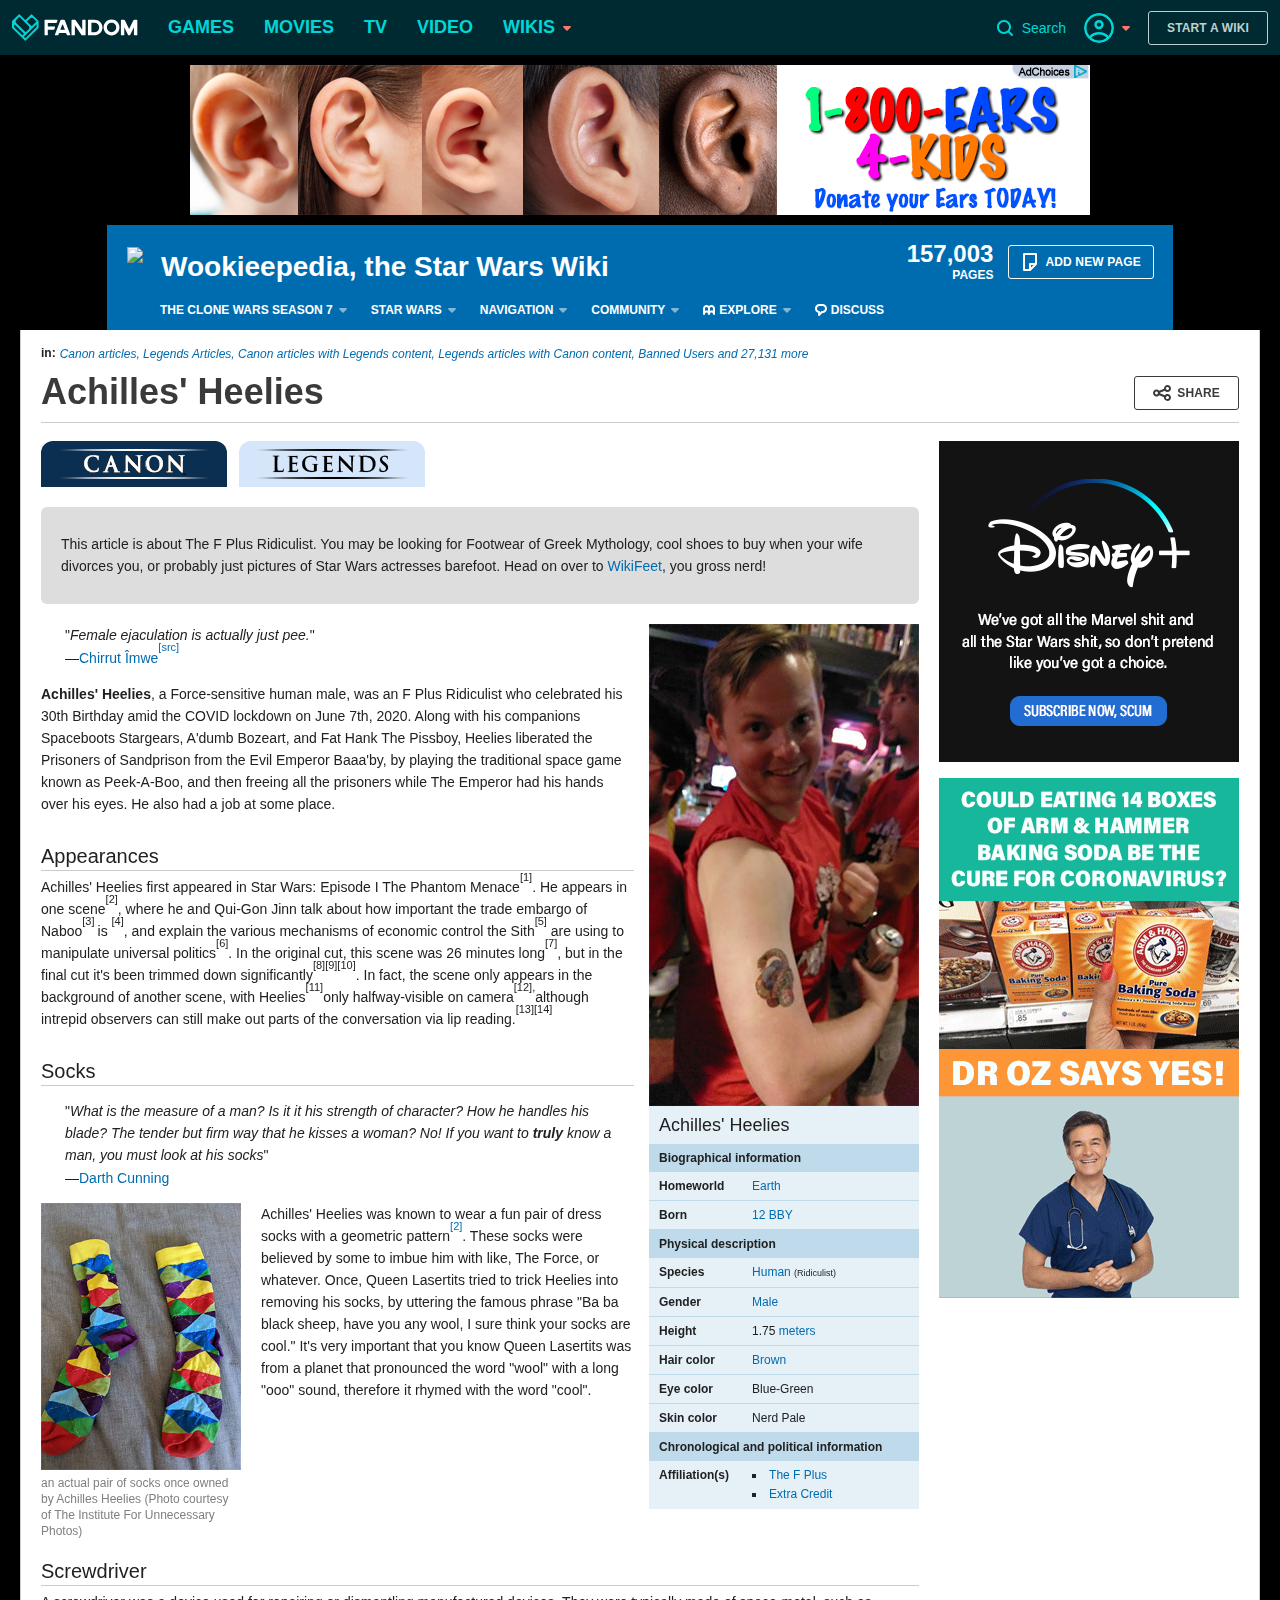
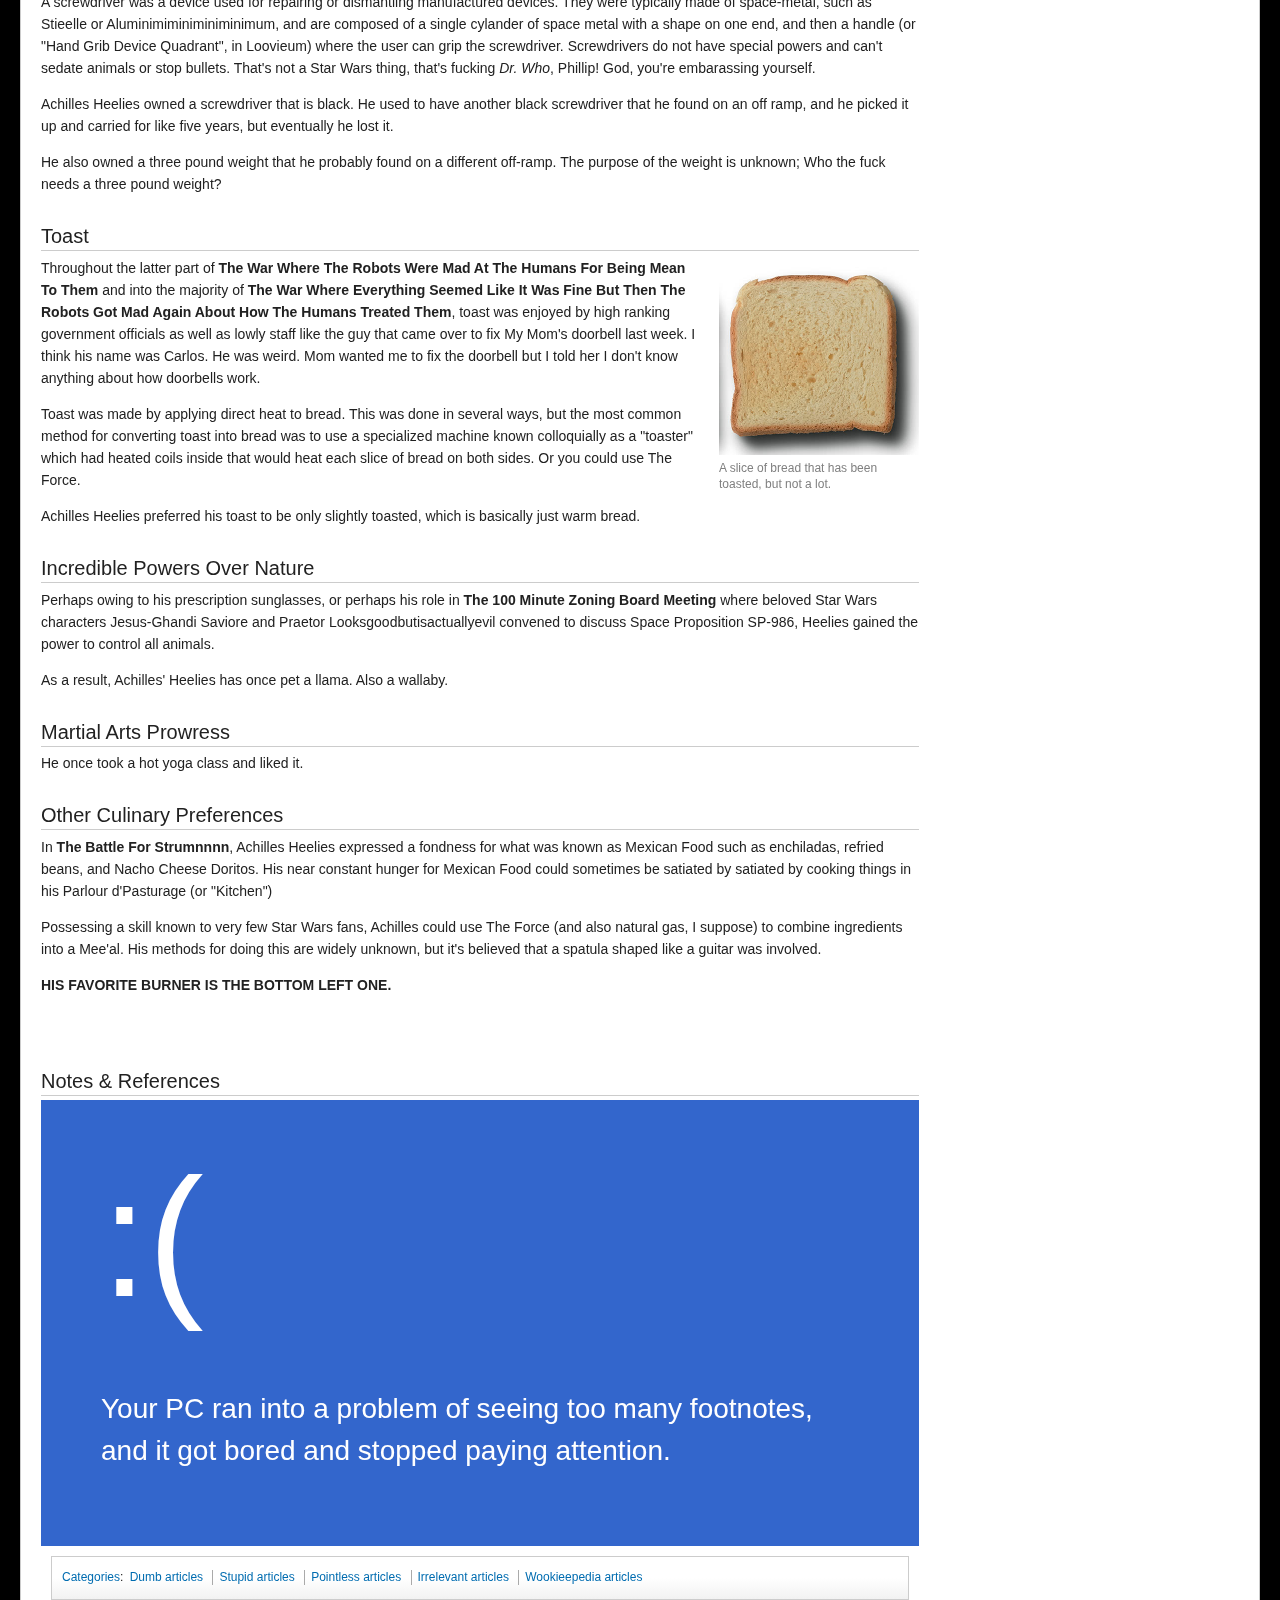
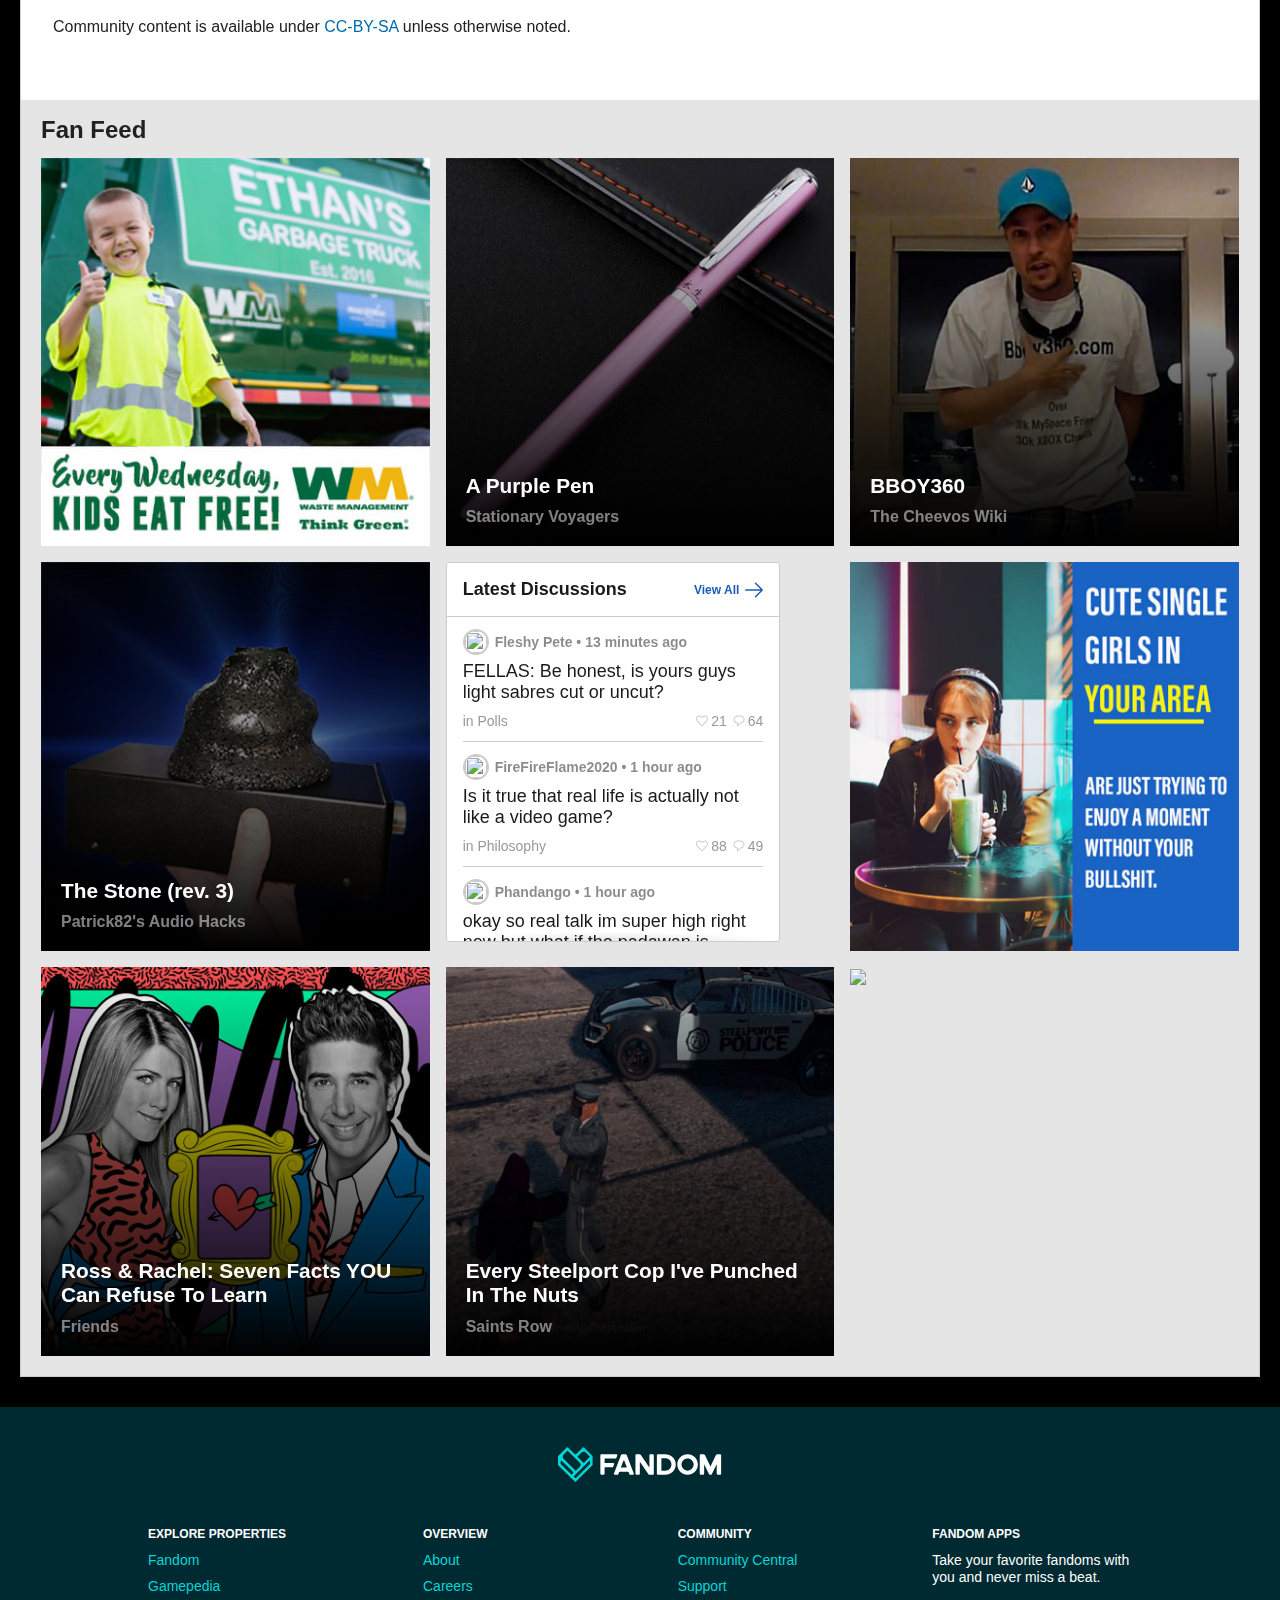
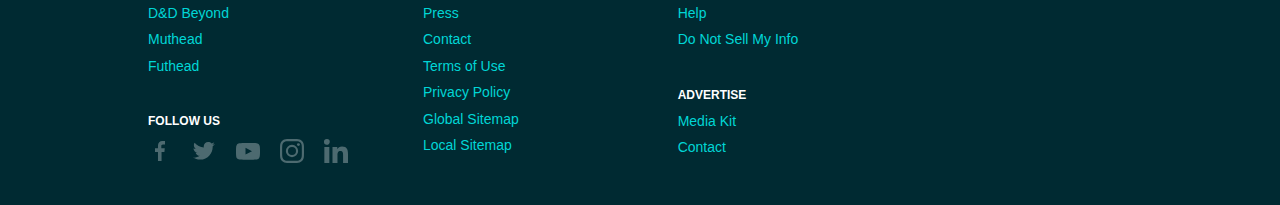
==== commit 6c236809: "rotating banner ad" ====
--- a/index.html
+++ b/index.html
@@ -126,7 +126,7 @@
         </div>
       </div>
       <div class="banner-notifications-placeholder">
-        <div class="WikiaTopAds" id="WikiaTopAds"><img src="img/soaker-for-bear.png"></div>
+        <div class="WikiaTopAds" id="WikiaTopAds"><img :src="'img/'+currentBanner"></div>
       </div>
       <header class="wds-community-header" style="background-image: url(https://vignette.wikia.nocookie.net/starwars/images/0/0e/Community-header-background/revision/latest/zoom-crop/width/471/height/115?cb=20200219113532);">
         <div class="wds-community-header__wordmark" data-tracking="wordmark-image"><a accesskey="z" href="//starwars.fandom.com"><img src="https://images.wikia.nocookie.net/__cb74/starwars/images/8/89/Wiki-wordmark.png" alt="Wookieepedia, the Star Wars Wiki" width="250" height="65"></a></div>
@@ -582,7 +582,7 @@
         </nav>
       </header>
       <!-- empty onclick event needs to be applied here to ensure that wds dropdowns work correctly on ios-->
-      <section class="WikiaPage V2" id="WikiaPage" onclick="">
+      <section class="WikiaPage V2" id="WikiaPage">
         <div class="WikiaPageBackground" id="WikiaPageBackground"></div>
         <div class="WikiaPageContentWrapper">
           <header class="page-header" id="PageHeader">
@@ -828,6 +828,13 @@
                     <p>This book was never published.</p>
                     <h2>Star Wars® The Breakfast Cereal</h2><br><br>
                   </section>
+                  <section>
+                    <h2>Notes & References</h2>
+                    <div style="background:#3366cc; padding:60px 60px; font-size:200%; color:#fff;">
+                      <p style="font-size:600%;">:(</p><br><br>
+                      <p style="line-height:150%;">Your PC ran into a problem of seeing too many footnotes, and it got bored and stopped paying attention.</p>
+                    </div>
+                  </section>
                 </div>
               </div>
               <nav class="article-categories" id="articleCategories" style="font-size:75%">
@@ -900,7 +907,7 @@
                         </svg></a></header>
                     <ul class="mcf-card-discussions__list">
                       <li class="mcf-card-discussions__item"><a class="mcf-card-discussions__user-info">
-                          <div class="wds-avatar"><img class="wds-avatar__image" src="https://api.adorable.io/avatars/26/266.png"/></div><span class="mcf-card-discussions__user-subtitle"><span>Fleshy Pete</span> &bull; 
+                          <div class="wds-avatar"><img class="wds-avatar__image" src="https://api.adorable.io/avatars/26/474.png"/></div><span class="mcf-card-discussions__user-subtitle"><span>Fleshy Pete</span> &bull; 
                             <time class="discussion-timestamp">13 minutes ago</time></span></a><a href="https://starwars.fandom.com/f/p/4400000000000020827" data-tracking="discussions-post-0">
                           <div class="mcf-card-discussions__content">FELLAS: Be honest, is yours guys light sabres cut or uncut?</div>
                           <div class="mcf-card-discussions__meta">
@@ -909,17 +916,17 @@
                             <div class="mcf-card-discussions__counters">
                               <svg class="wds-icon wds-icon-tiny" id="wds-icons-heart" xmlns="http://www.w3.org/2000/svg" viewbox="0 0 24 24">
                                 <path fill-rule="evenodd" d="M6.47735071,3 C5.26090233,3 4.11879246,3.489 3.26148598,4.379 C1.48894692,6.218 1.48894692,9.211 3.26148598,11.05 L12.0006056,20.551 L20.7233129,11.067 C22.5132298,9.211 22.5132298,6.218 20.7397253,4.379 C19.8824188,3.489 18.7412743,3 17.524826,3 C16.3083776,3 15.1662677,3.489 14.3089612,4.379 L12.6841338,6.064 C12.3220955,6.439 11.6800811,6.439 11.3180429,6.064 L9.69225,4.379 C8.83494352,3.489 7.69379909,3 6.47735071,3 M12.0006056,23 C11.7370418,23 11.4840978,22.888 11.3016305,22.689 L1.87994818,12.446 C-0.629217962,9.845 -0.629217962,5.584 1.89539514,2.965 C3.11763614,1.698 4.74439449,1 6.47735071,1 L6.47735071,1 C8.21030694,1 9.83706529,1.698 11.0583408,2.966 L12.0006056,3.942 L12.9428704,2.965 C14.1651114,1.698 15.7918697,1 17.524826,1 L17.524826,1 C19.2577822,1 20.8845405,1.698 22.1058161,2.966 C24.6313946,5.584 24.6313946,9.845 22.1058161,12.464 L12.6995807,22.689 C12.5171135,22.888 12.2651349,23 12.0006056,23"></path>
-                              </svg><span>79</span>
+                              </svg><span>21</span>
                               <svg class="wds-icon wds-icon-tiny" id="wds-icons-comment" xmlns="http://www.w3.org/2000/svg" xmlns:xlink="http://www.w3.org/1999/xlink" viewbox="0 0 24 24">
                                 <defs>
                                   <path id="comment-a" d="M9 3c-1.603 0-3.11.624-4.243 1.757A5.961 5.961 0 0 0 3 9c0 3.309 2.691 6 6 6a1 1 0 0 1 1 1v3.586l4.293-4.293A.997.997 0 0 1 15 15c1.603 0 3.11-.624 4.243-1.757A5.961 5.961 0 0 0 21 9c0-3.309-2.691-6-6-6H9zm0 20a1 1 0 0 1-1-1v-5.062C4.059 16.443 1 13.072 1 9c0-2.137.832-4.146 2.343-5.657A7.946 7.946 0 0 1 9 1h6c4.411 0 8 3.589 8 8a7.948 7.948 0 0 1-2.343 5.657 7.934 7.934 0 0 1-5.232 2.331l-5.718 5.719A1 1 0 0 1 9 23z"></path>
                                 </defs>
                                 <use fill-rule="evenodd" xlink:href="#comment-a"></use>
-                              </svg>&#x9;&#x9;&#x9;&#x9;&#x9;&#x9;&#x9;<span>56</span>
+                              </svg>&#x9;&#x9;&#x9;&#x9;&#x9;&#x9;&#x9;<span>64</span>
                             </div>
                           </div></a></li>
                       <li class="mcf-card-discussions__item"><a class="mcf-card-discussions__user-info">
-                          <div class="wds-avatar"><img class="wds-avatar__image" src="https://api.adorable.io/avatars/26/751.png"/></div><span class="mcf-card-discussions__user-subtitle"><span>FireFireFlame2020</span> &bull; 
+                          <div class="wds-avatar"><img class="wds-avatar__image" src="https://api.adorable.io/avatars/26/229.png"/></div><span class="mcf-card-discussions__user-subtitle"><span>FireFireFlame2020</span> &bull; 
                             <time class="discussion-timestamp">1 hour ago</time></span></a><a href="https://starwars.fandom.com/f/p/4400000000000020827" data-tracking="discussions-post-0">
                           <div class="mcf-card-discussions__content">Is it true that real life is actually not like a video game?</div>
                           <div class="mcf-card-discussions__meta">
@@ -928,17 +935,17 @@
                             <div class="mcf-card-discussions__counters">
                               <svg class="wds-icon wds-icon-tiny" id="wds-icons-heart" xmlns="http://www.w3.org/2000/svg" viewbox="0 0 24 24">
                                 <path fill-rule="evenodd" d="M6.47735071,3 C5.26090233,3 4.11879246,3.489 3.26148598,4.379 C1.48894692,6.218 1.48894692,9.211 3.26148598,11.05 L12.0006056,20.551 L20.7233129,11.067 C22.5132298,9.211 22.5132298,6.218 20.7397253,4.379 C19.8824188,3.489 18.7412743,3 17.524826,3 C16.3083776,3 15.1662677,3.489 14.3089612,4.379 L12.6841338,6.064 C12.3220955,6.439 11.6800811,6.439 11.3180429,6.064 L9.69225,4.379 C8.83494352,3.489 7.69379909,3 6.47735071,3 M12.0006056,23 C11.7370418,23 11.4840978,22.888 11.3016305,22.689 L1.87994818,12.446 C-0.629217962,9.845 -0.629217962,5.584 1.89539514,2.965 C3.11763614,1.698 4.74439449,1 6.47735071,1 L6.47735071,1 C8.21030694,1 9.83706529,1.698 11.0583408,2.966 L12.0006056,3.942 L12.9428704,2.965 C14.1651114,1.698 15.7918697,1 17.524826,1 L17.524826,1 C19.2577822,1 20.8845405,1.698 22.1058161,2.966 C24.6313946,5.584 24.6313946,9.845 22.1058161,12.464 L12.6995807,22.689 C12.5171135,22.888 12.2651349,23 12.0006056,23"></path>
-                              </svg><span>19</span>
+                              </svg><span>88</span>
                               <svg class="wds-icon wds-icon-tiny" id="wds-icons-comment" xmlns="http://www.w3.org/2000/svg" xmlns:xlink="http://www.w3.org/1999/xlink" viewbox="0 0 24 24">
                                 <defs>
                                   <path id="comment-a" d="M9 3c-1.603 0-3.11.624-4.243 1.757A5.961 5.961 0 0 0 3 9c0 3.309 2.691 6 6 6a1 1 0 0 1 1 1v3.586l4.293-4.293A.997.997 0 0 1 15 15c1.603 0 3.11-.624 4.243-1.757A5.961 5.961 0 0 0 21 9c0-3.309-2.691-6-6-6H9zm0 20a1 1 0 0 1-1-1v-5.062C4.059 16.443 1 13.072 1 9c0-2.137.832-4.146 2.343-5.657A7.946 7.946 0 0 1 9 1h6c4.411 0 8 3.589 8 8a7.948 7.948 0 0 1-2.343 5.657 7.934 7.934 0 0 1-5.232 2.331l-5.718 5.719A1 1 0 0 1 9 23z"></path>
                                 </defs>
                                 <use fill-rule="evenodd" xlink:href="#comment-a"></use>
-                              </svg>&#x9;&#x9;&#x9;&#x9;&#x9;&#x9;&#x9;<span>66</span>
+                              </svg>&#x9;&#x9;&#x9;&#x9;&#x9;&#x9;&#x9;<span>49</span>
                             </div>
                           </div></a></li>
                       <li class="mcf-card-discussions__item"><a class="mcf-card-discussions__user-info">
-                          <div class="wds-avatar"><img class="wds-avatar__image" src="https://api.adorable.io/avatars/26/814.png"/></div><span class="mcf-card-discussions__user-subtitle"><span>Phandango</span> &bull; 
+                          <div class="wds-avatar"><img class="wds-avatar__image" src="https://api.adorable.io/avatars/26/465.png"/></div><span class="mcf-card-discussions__user-subtitle"><span>Phandango</span> &bull; 
                             <time class="discussion-timestamp">1 hour ago</time></span></a><a href="https://starwars.fandom.com/f/p/4400000000000020827" data-tracking="discussions-post-0">
                           <div class="mcf-card-discussions__content">okay so real talk im super high right now but what if the padawan is actually the master...???</div>
                           <div class="mcf-card-discussions__meta">
@@ -947,17 +954,17 @@
                             <div class="mcf-card-discussions__counters">
                               <svg class="wds-icon wds-icon-tiny" id="wds-icons-heart" xmlns="http://www.w3.org/2000/svg" viewbox="0 0 24 24">
                                 <path fill-rule="evenodd" d="M6.47735071,3 C5.26090233,3 4.11879246,3.489 3.26148598,4.379 C1.48894692,6.218 1.48894692,9.211 3.26148598,11.05 L12.0006056,20.551 L20.7233129,11.067 C22.5132298,9.211 22.5132298,6.218 20.7397253,4.379 C19.8824188,3.489 18.7412743,3 17.524826,3 C16.3083776,3 15.1662677,3.489 14.3089612,4.379 L12.6841338,6.064 C12.3220955,6.439 11.6800811,6.439 11.3180429,6.064 L9.69225,4.379 C8.83494352,3.489 7.69379909,3 6.47735071,3 M12.0006056,23 C11.7370418,23 11.4840978,22.888 11.3016305,22.689 L1.87994818,12.446 C-0.629217962,9.845 -0.629217962,5.584 1.89539514,2.965 C3.11763614,1.698 4.74439449,1 6.47735071,1 L6.47735071,1 C8.21030694,1 9.83706529,1.698 11.0583408,2.966 L12.0006056,3.942 L12.9428704,2.965 C14.1651114,1.698 15.7918697,1 17.524826,1 L17.524826,1 C19.2577822,1 20.8845405,1.698 22.1058161,2.966 C24.6313946,5.584 24.6313946,9.845 22.1058161,12.464 L12.6995807,22.689 C12.5171135,22.888 12.2651349,23 12.0006056,23"></path>
-                              </svg><span>15</span>
+                              </svg><span>88</span>
                               <svg class="wds-icon wds-icon-tiny" id="wds-icons-comment" xmlns="http://www.w3.org/2000/svg" xmlns:xlink="http://www.w3.org/1999/xlink" viewbox="0 0 24 24">
                                 <defs>
                                   <path id="comment-a" d="M9 3c-1.603 0-3.11.624-4.243 1.757A5.961 5.961 0 0 0 3 9c0 3.309 2.691 6 6 6a1 1 0 0 1 1 1v3.586l4.293-4.293A.997.997 0 0 1 15 15c1.603 0 3.11-.624 4.243-1.757A5.961 5.961 0 0 0 21 9c0-3.309-2.691-6-6-6H9zm0 20a1 1 0 0 1-1-1v-5.062C4.059 16.443 1 13.072 1 9c0-2.137.832-4.146 2.343-5.657A7.946 7.946 0 0 1 9 1h6c4.411 0 8 3.589 8 8a7.948 7.948 0 0 1-2.343 5.657 7.934 7.934 0 0 1-5.232 2.331l-5.718 5.719A1 1 0 0 1 9 23z"></path>
                                 </defs>
                                 <use fill-rule="evenodd" xlink:href="#comment-a"></use>
-                              </svg>&#x9;&#x9;&#x9;&#x9;&#x9;&#x9;&#x9;<span>20</span>
+                              </svg>&#x9;&#x9;&#x9;&#x9;&#x9;&#x9;&#x9;<span>8</span>
                             </div>
                           </div></a></li>
                       <li class="mcf-card-discussions__item"><a class="mcf-card-discussions__user-info">
-                          <div class="wds-avatar"><img class="wds-avatar__image" src="https://api.adorable.io/avatars/26/351.png"/></div><span class="mcf-card-discussions__user-subtitle"><span>ILuvMyXbox</span> &bull; 
+                          <div class="wds-avatar"><img class="wds-avatar__image" src="https://api.adorable.io/avatars/26/435.png"/></div><span class="mcf-card-discussions__user-subtitle"><span>ILuvMyXbox</span> &bull; 
                             <time class="discussion-timestamp">2 hours ago</time></span></a><a href="https://starwars.fandom.com/f/p/4400000000000020827" data-tracking="discussions-post-0">
                           <div class="mcf-card-discussions__content">MY MOM IS SUCH A BITCH! [PART 7]</div>
                           <div class="mcf-card-discussions__meta">
@@ -966,13 +973,13 @@
                             <div class="mcf-card-discussions__counters">
                               <svg class="wds-icon wds-icon-tiny" id="wds-icons-heart" xmlns="http://www.w3.org/2000/svg" viewbox="0 0 24 24">
                                 <path fill-rule="evenodd" d="M6.47735071,3 C5.26090233,3 4.11879246,3.489 3.26148598,4.379 C1.48894692,6.218 1.48894692,9.211 3.26148598,11.05 L12.0006056,20.551 L20.7233129,11.067 C22.5132298,9.211 22.5132298,6.218 20.7397253,4.379 C19.8824188,3.489 18.7412743,3 17.524826,3 C16.3083776,3 15.1662677,3.489 14.3089612,4.379 L12.6841338,6.064 C12.3220955,6.439 11.6800811,6.439 11.3180429,6.064 L9.69225,4.379 C8.83494352,3.489 7.69379909,3 6.47735071,3 M12.0006056,23 C11.7370418,23 11.4840978,22.888 11.3016305,22.689 L1.87994818,12.446 C-0.629217962,9.845 -0.629217962,5.584 1.89539514,2.965 C3.11763614,1.698 4.74439449,1 6.47735071,1 L6.47735071,1 C8.21030694,1 9.83706529,1.698 11.0583408,2.966 L12.0006056,3.942 L12.9428704,2.965 C14.1651114,1.698 15.7918697,1 17.524826,1 L17.524826,1 C19.2577822,1 20.8845405,1.698 22.1058161,2.966 C24.6313946,5.584 24.6313946,9.845 22.1058161,12.464 L12.6995807,22.689 C12.5171135,22.888 12.2651349,23 12.0006056,23"></path>
-                              </svg><span>68</span>
+                              </svg><span>7</span>
                               <svg class="wds-icon wds-icon-tiny" id="wds-icons-comment" xmlns="http://www.w3.org/2000/svg" xmlns:xlink="http://www.w3.org/1999/xlink" viewbox="0 0 24 24">
                                 <defs>
                                   <path id="comment-a" d="M9 3c-1.603 0-3.11.624-4.243 1.757A5.961 5.961 0 0 0 3 9c0 3.309 2.691 6 6 6a1 1 0 0 1 1 1v3.586l4.293-4.293A.997.997 0 0 1 15 15c1.603 0 3.11-.624 4.243-1.757A5.961 5.961 0 0 0 21 9c0-3.309-2.691-6-6-6H9zm0 20a1 1 0 0 1-1-1v-5.062C4.059 16.443 1 13.072 1 9c0-2.137.832-4.146 2.343-5.657A7.946 7.946 0 0 1 9 1h6c4.411 0 8 3.589 8 8a7.948 7.948 0 0 1-2.343 5.657 7.934 7.934 0 0 1-5.232 2.331l-5.718 5.719A1 1 0 0 1 9 23z"></path>
                                 </defs>
                                 <use fill-rule="evenodd" xlink:href="#comment-a"></use>
-                              </svg>&#x9;&#x9;&#x9;&#x9;&#x9;&#x9;&#x9;<span>81</span>
+                              </svg>&#x9;&#x9;&#x9;&#x9;&#x9;&#x9;&#x9;<span>54</span>
                             </div>
                           </div></a></li>
                     </ul>
@@ -981,10 +988,15 @@
                   <figure class="wiki-link"><img src="img/superfooter/ross-rachel.jpg">
                     <figcaption>
                       <div class="title">Ross & Rachel: Seven Facts YOU Can Refuse To Learn</div>
-                      <div class="subtitle">Fandom</div>
+                      <div class="subtitle">Friends</div>
                     </figcaption>
                   </figure>
-                  <figure><img src="https://via.placeholder.com/400x400"></figure>
+                  <figure class="wiki-link"><img src="img/superfooter/nutpunch.jpg">
+                    <figcaption>
+                      <div class="title">Every Steelport Cop I've Punched In The Nuts</div>
+                      <div class="subtitle">Saints Row</div>
+                    </figcaption>
+                  </figure>
                   <figure><img src="https://via.placeholder.com/400x400"></figure>
                 </div>
               </div>
@@ -1103,7 +1115,7 @@
             ga('send', 'pageview');
             
           </script>
-          <script src="js/min/site.min.js?updated2020-05-06@21:04:47"></script>
+          <script src="js/min/site.min.js?updated2020-05-06@21:48:01"></script>
         </div>
       </div>
     </footer>
--- a/css/lemon.css
+++ b/css/lemon.css
@@ -289,6 +289,7 @@
   position: absolute;
   bottom: 20px;
   left: 20px;
+  right: 20px;
   font-weight: bold;
   color: white;
 }
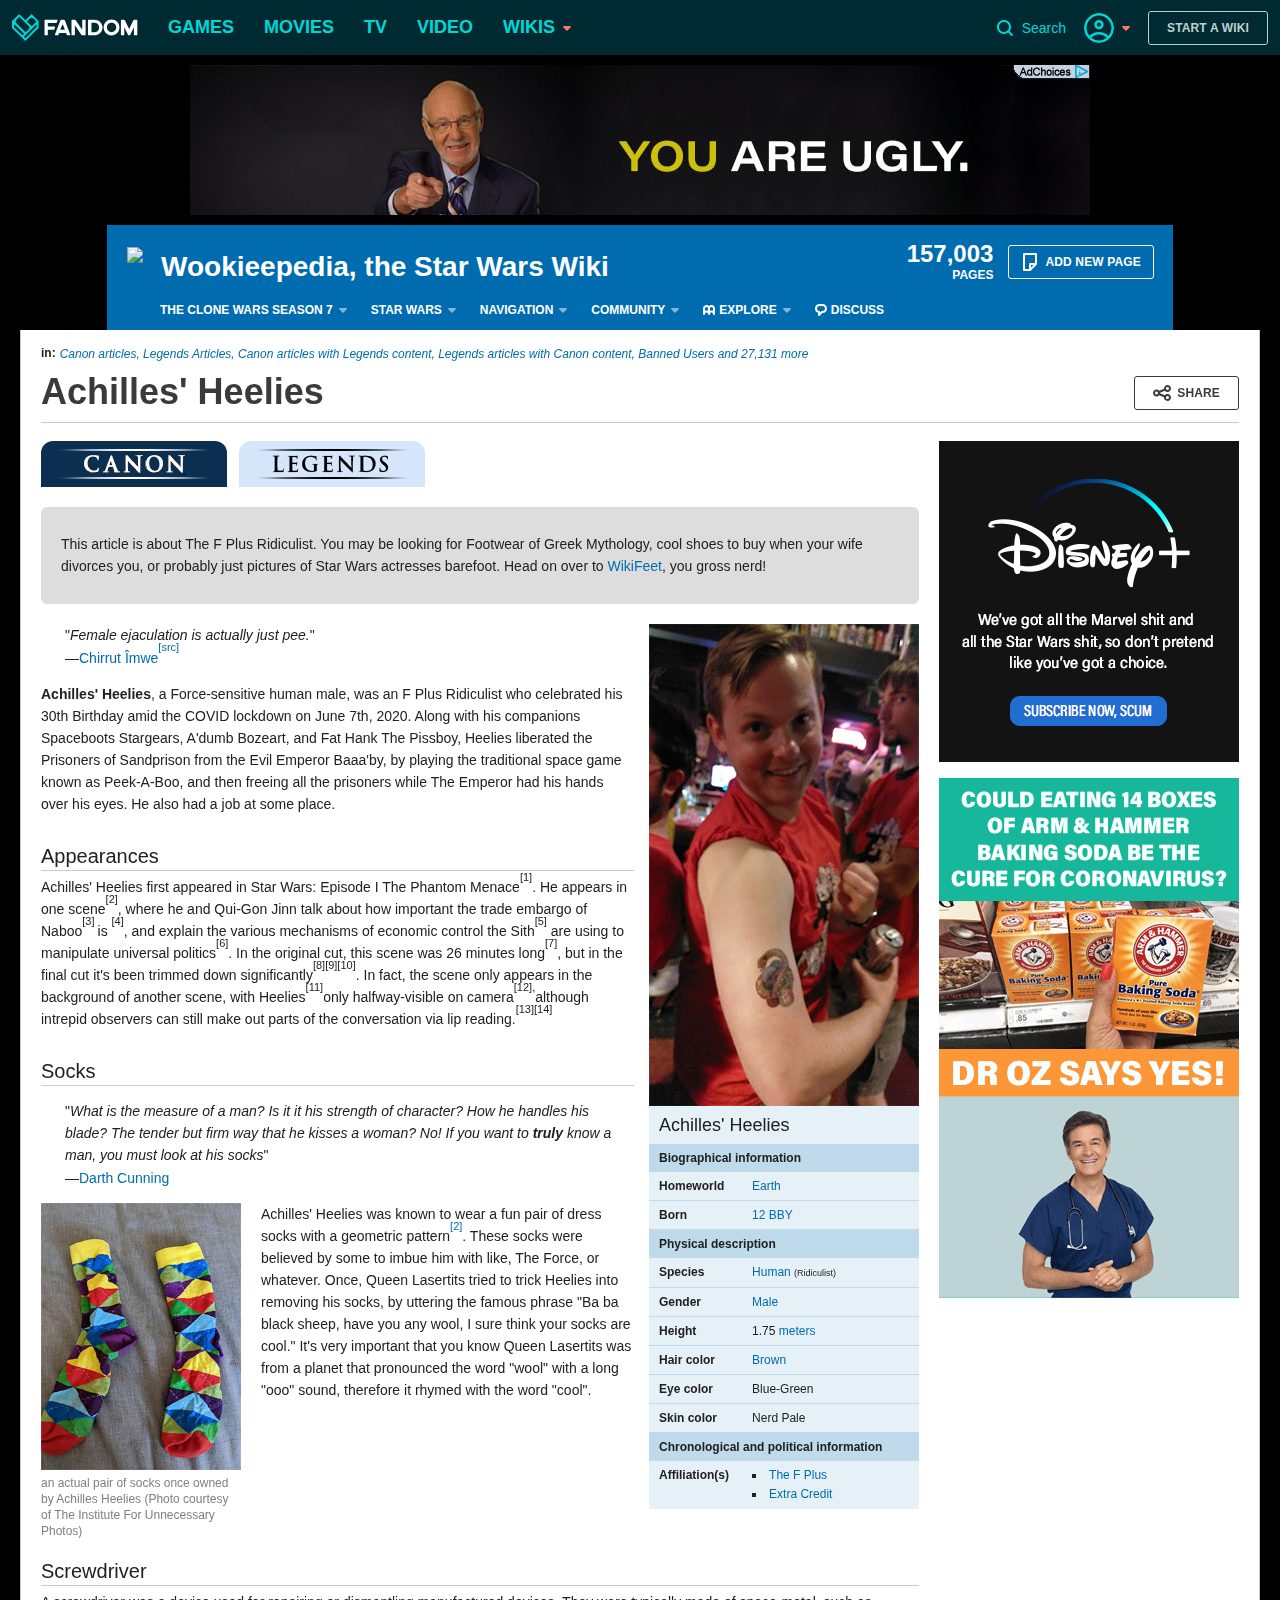
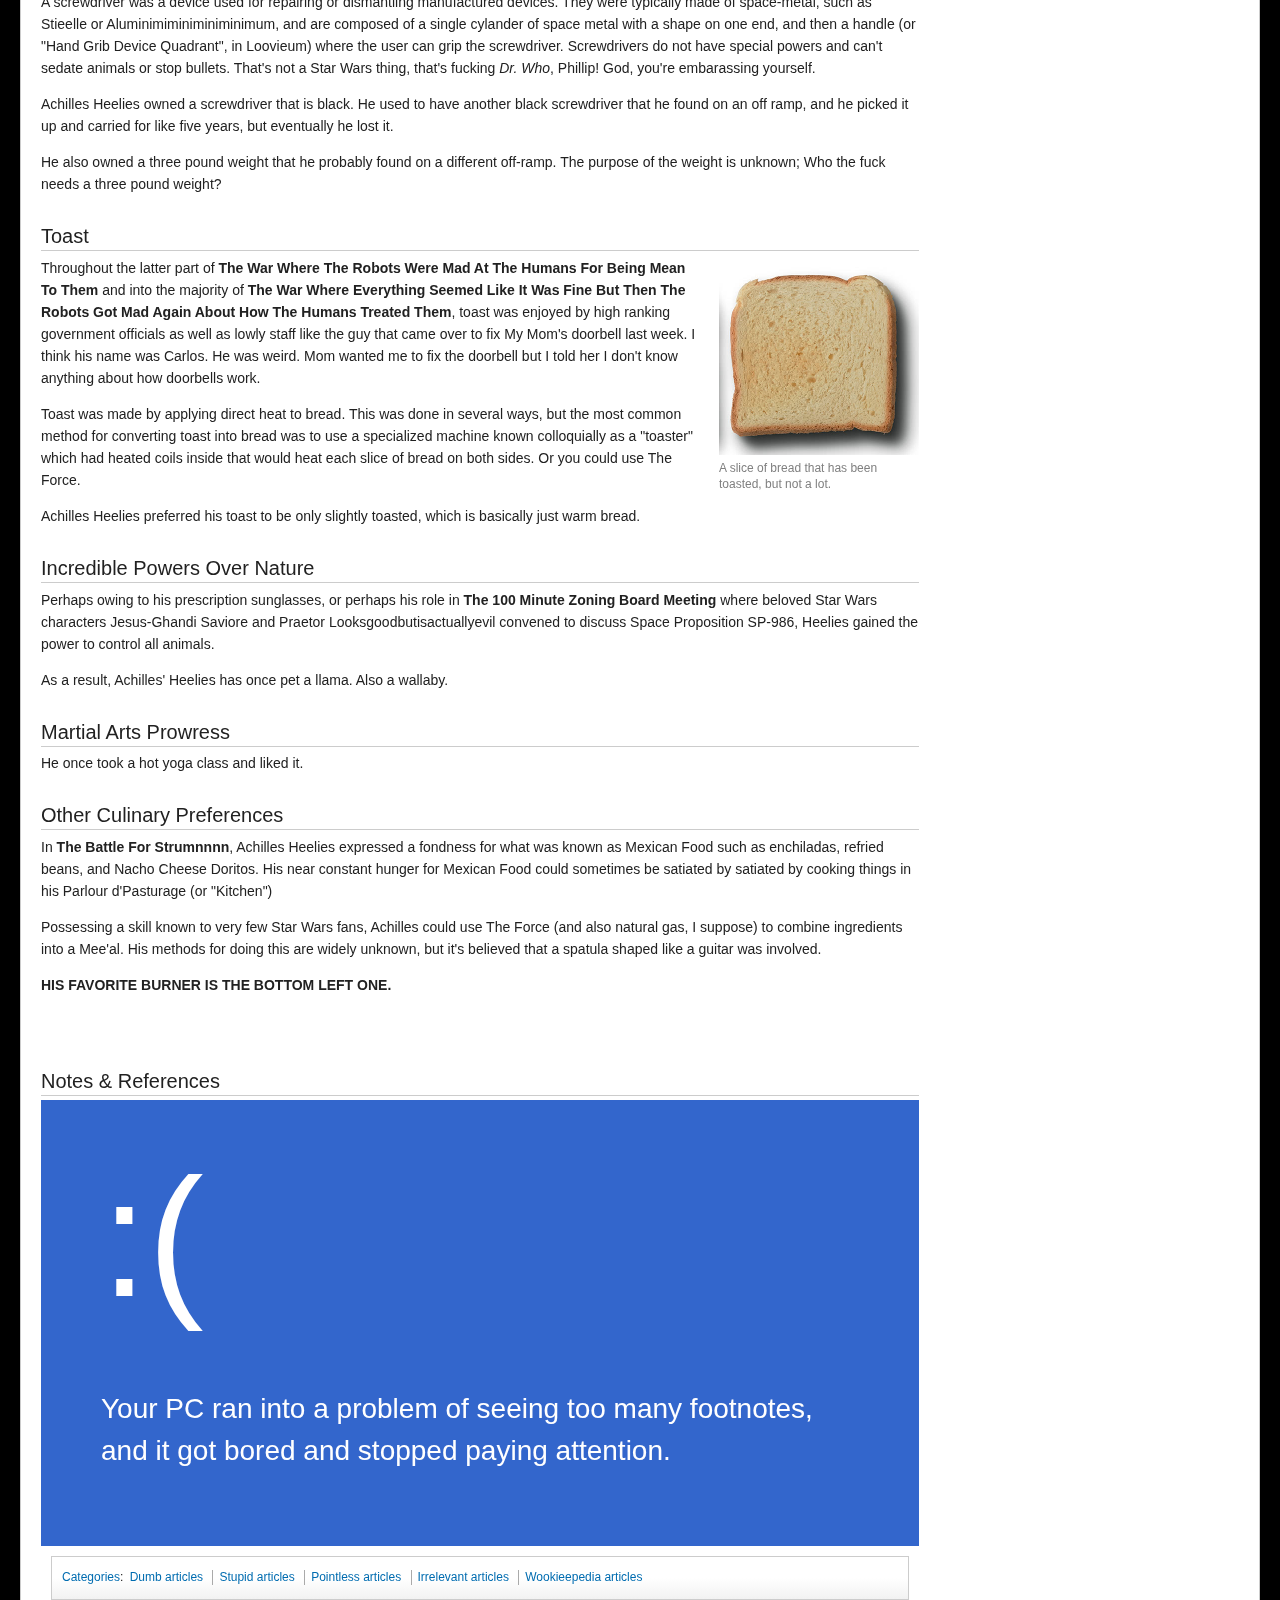
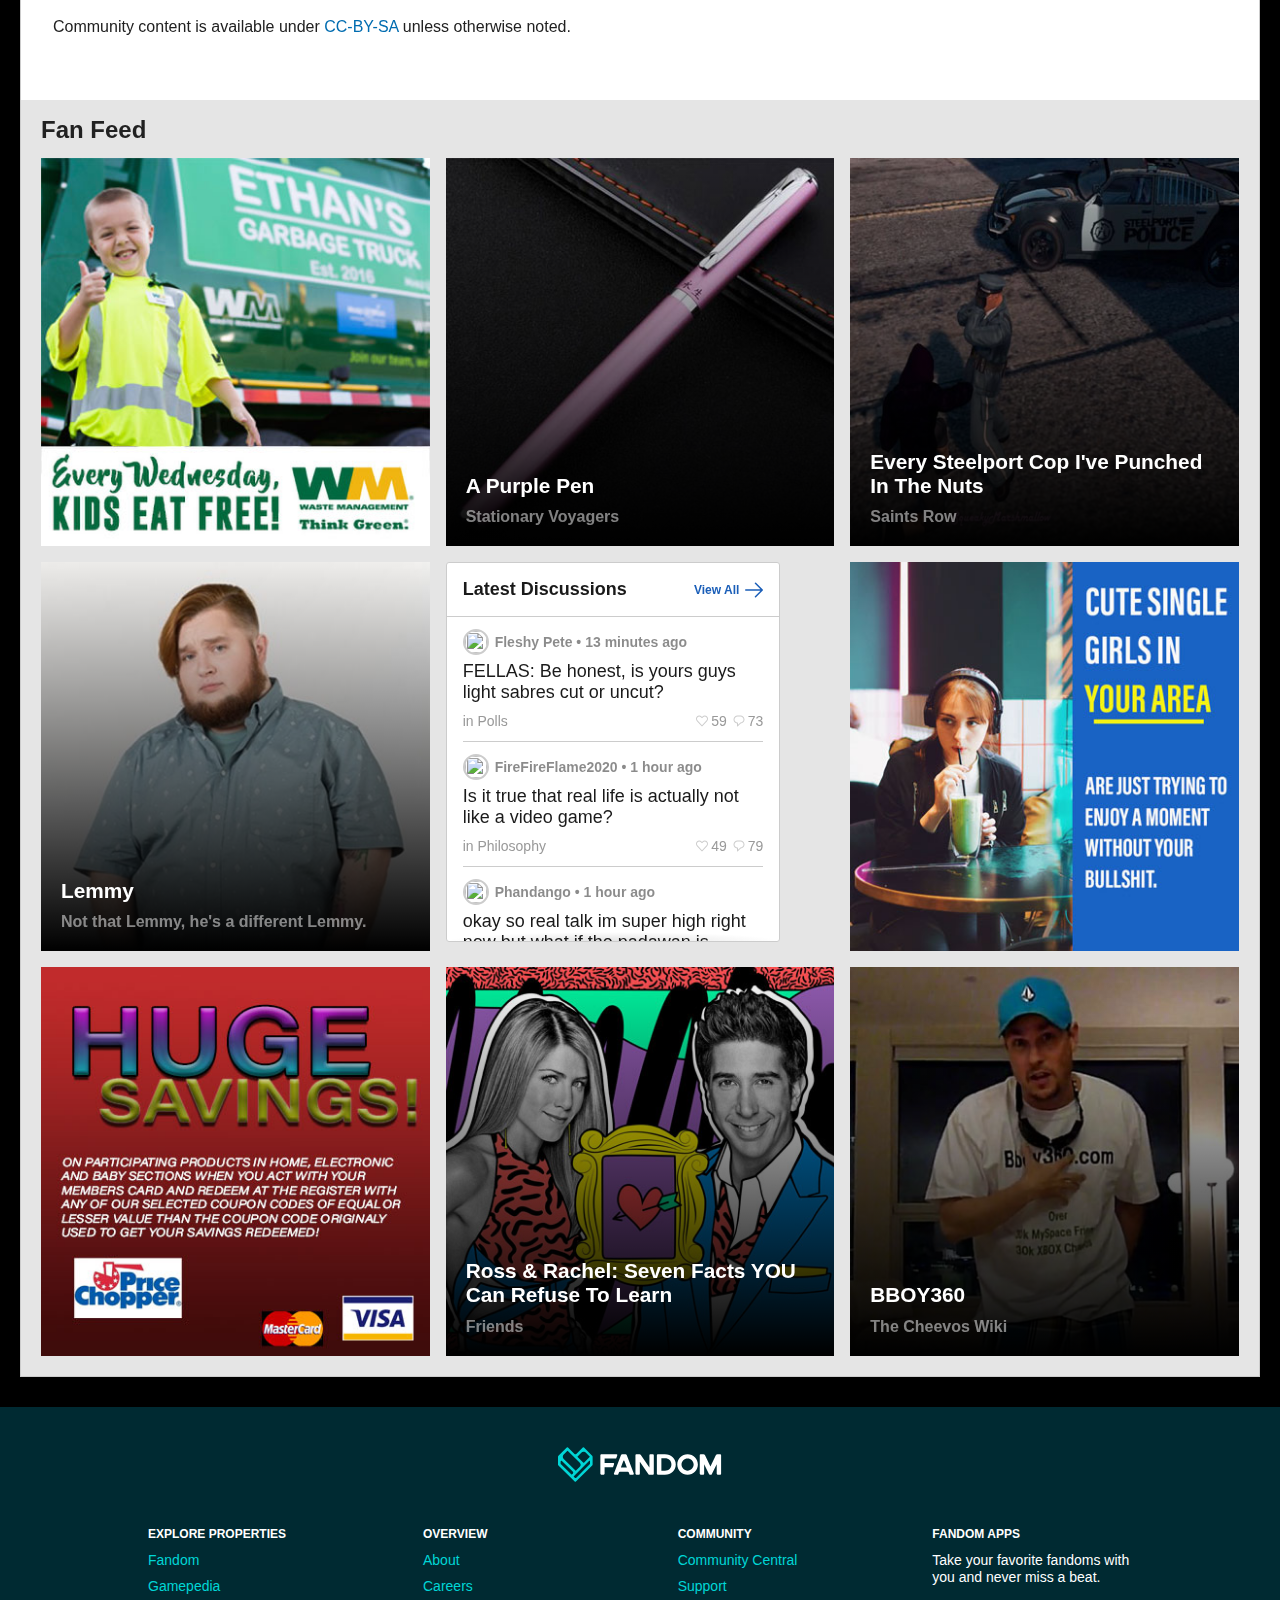
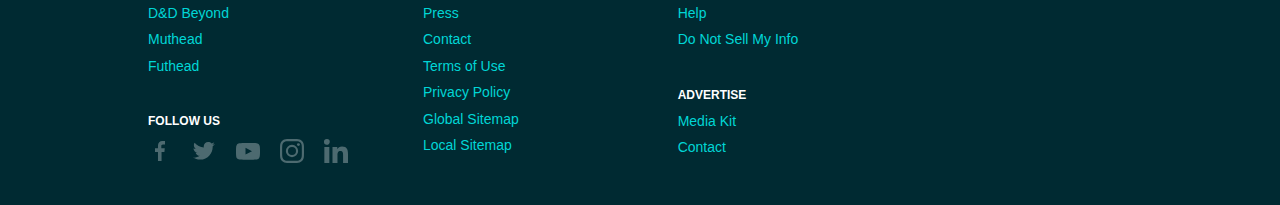
==== commit 299a4472: "banners & underboxes" ====
--- a/index.html
+++ b/index.html
@@ -126,7 +126,7 @@
         </div>
       </div>
       <div class="banner-notifications-placeholder">
-        <div class="WikiaTopAds" id="WikiaTopAds"><img :src="'img/'+currentBanner"></div>
+        <div class="WikiaTopAds" id="WikiaTopAds"><img :src="'img/banners/'+currentBanner"></div>
       </div>
       <header class="wds-community-header" style="background-image: url(https://vignette.wikia.nocookie.net/starwars/images/0/0e/Community-header-background/revision/latest/zoom-crop/width/471/height/115?cb=20200219113532);">
         <div class="wds-community-header__wordmark" data-tracking="wordmark-image"><a accesskey="z" href="//starwars.fandom.com"><img src="https://images.wikia.nocookie.net/__cb74/starwars/images/8/89/Wiki-wordmark.png" alt="Wookieepedia, the Star Wars Wiki" width="250" height="65"></a></div>
@@ -885,16 +885,16 @@
                       <div class="subtitle">Stationary Voyagers</div>
                     </figcaption>
                   </figure>
-                  <figure class="wiki-link"><img src="img/superfooter/bboy360.jpg">
+                  <figure class="wiki-link"><img src="img/superfooter/nutpunch.jpg">
                     <figcaption>
-                      <div class="title">BBOY360</div>
-                      <div class="subtitle">The Cheevos Wiki</div>
+                      <div class="title">Every Steelport Cop I've Punched In The Nuts</div>
+                      <div class="subtitle">Saints Row</div>
                     </figcaption>
                   </figure>
-                  <figure class="wiki-link"><img src="img/superfooter/patrick-stone.jpg">
+                  <figure class="wiki-link"><img src="img/superfooter/lemmy.jpg">
                     <figcaption>
-                      <div class="title">The Stone (rev. 3)</div>
-                      <div class="subtitle">Patrick82's Audio Hacks</div>
+                      <div class="title">Lemmy</div>
+                      <div class="subtitle">Not that Lemmy, he's a different Lemmy.</div>
                     </figcaption>
                   </figure>
                   <div class="mcf-card mcf-card-discussions" style="height:auto; max-height:380px">
@@ -907,7 +907,7 @@
                         </svg></a></header>
                     <ul class="mcf-card-discussions__list">
                       <li class="mcf-card-discussions__item"><a class="mcf-card-discussions__user-info">
-                          <div class="wds-avatar"><img class="wds-avatar__image" src="https://api.adorable.io/avatars/26/474.png"/></div><span class="mcf-card-discussions__user-subtitle"><span>Fleshy Pete</span> &bull; 
+                          <div class="wds-avatar"><img class="wds-avatar__image" src="https://api.adorable.io/avatars/26/382.png"/></div><span class="mcf-card-discussions__user-subtitle"><span>Fleshy Pete</span> &bull; 
                             <time class="discussion-timestamp">13 minutes ago</time></span></a><a href="https://starwars.fandom.com/f/p/4400000000000020827" data-tracking="discussions-post-0">
                           <div class="mcf-card-discussions__content">FELLAS: Be honest, is yours guys light sabres cut or uncut?</div>
                           <div class="mcf-card-discussions__meta">
@@ -916,17 +916,17 @@
                             <div class="mcf-card-discussions__counters">
                               <svg class="wds-icon wds-icon-tiny" id="wds-icons-heart" xmlns="http://www.w3.org/2000/svg" viewbox="0 0 24 24">
                                 <path fill-rule="evenodd" d="M6.47735071,3 C5.26090233,3 4.11879246,3.489 3.26148598,4.379 C1.48894692,6.218 1.48894692,9.211 3.26148598,11.05 L12.0006056,20.551 L20.7233129,11.067 C22.5132298,9.211 22.5132298,6.218 20.7397253,4.379 C19.8824188,3.489 18.7412743,3 17.524826,3 C16.3083776,3 15.1662677,3.489 14.3089612,4.379 L12.6841338,6.064 C12.3220955,6.439 11.6800811,6.439 11.3180429,6.064 L9.69225,4.379 C8.83494352,3.489 7.69379909,3 6.47735071,3 M12.0006056,23 C11.7370418,23 11.4840978,22.888 11.3016305,22.689 L1.87994818,12.446 C-0.629217962,9.845 -0.629217962,5.584 1.89539514,2.965 C3.11763614,1.698 4.74439449,1 6.47735071,1 L6.47735071,1 C8.21030694,1 9.83706529,1.698 11.0583408,2.966 L12.0006056,3.942 L12.9428704,2.965 C14.1651114,1.698 15.7918697,1 17.524826,1 L17.524826,1 C19.2577822,1 20.8845405,1.698 22.1058161,2.966 C24.6313946,5.584 24.6313946,9.845 22.1058161,12.464 L12.6995807,22.689 C12.5171135,22.888 12.2651349,23 12.0006056,23"></path>
-                              </svg><span>21</span>
+                              </svg><span>59</span>
                               <svg class="wds-icon wds-icon-tiny" id="wds-icons-comment" xmlns="http://www.w3.org/2000/svg" xmlns:xlink="http://www.w3.org/1999/xlink" viewbox="0 0 24 24">
                                 <defs>
                                   <path id="comment-a" d="M9 3c-1.603 0-3.11.624-4.243 1.757A5.961 5.961 0 0 0 3 9c0 3.309 2.691 6 6 6a1 1 0 0 1 1 1v3.586l4.293-4.293A.997.997 0 0 1 15 15c1.603 0 3.11-.624 4.243-1.757A5.961 5.961 0 0 0 21 9c0-3.309-2.691-6-6-6H9zm0 20a1 1 0 0 1-1-1v-5.062C4.059 16.443 1 13.072 1 9c0-2.137.832-4.146 2.343-5.657A7.946 7.946 0 0 1 9 1h6c4.411 0 8 3.589 8 8a7.948 7.948 0 0 1-2.343 5.657 7.934 7.934 0 0 1-5.232 2.331l-5.718 5.719A1 1 0 0 1 9 23z"></path>
                                 </defs>
                                 <use fill-rule="evenodd" xlink:href="#comment-a"></use>
-                              </svg>&#x9;&#x9;&#x9;&#x9;&#x9;&#x9;&#x9;<span>64</span>
+                              </svg>&#x9;&#x9;&#x9;&#x9;&#x9;&#x9;&#x9;<span>73</span>
                             </div>
                           </div></a></li>
                       <li class="mcf-card-discussions__item"><a class="mcf-card-discussions__user-info">
-                          <div class="wds-avatar"><img class="wds-avatar__image" src="https://api.adorable.io/avatars/26/229.png"/></div><span class="mcf-card-discussions__user-subtitle"><span>FireFireFlame2020</span> &bull; 
+                          <div class="wds-avatar"><img class="wds-avatar__image" src="https://api.adorable.io/avatars/26/998.png"/></div><span class="mcf-card-discussions__user-subtitle"><span>FireFireFlame2020</span> &bull; 
                             <time class="discussion-timestamp">1 hour ago</time></span></a><a href="https://starwars.fandom.com/f/p/4400000000000020827" data-tracking="discussions-post-0">
                           <div class="mcf-card-discussions__content">Is it true that real life is actually not like a video game?</div>
                           <div class="mcf-card-discussions__meta">
@@ -935,17 +935,17 @@
                             <div class="mcf-card-discussions__counters">
                               <svg class="wds-icon wds-icon-tiny" id="wds-icons-heart" xmlns="http://www.w3.org/2000/svg" viewbox="0 0 24 24">
                                 <path fill-rule="evenodd" d="M6.47735071,3 C5.26090233,3 4.11879246,3.489 3.26148598,4.379 C1.48894692,6.218 1.48894692,9.211 3.26148598,11.05 L12.0006056,20.551 L20.7233129,11.067 C22.5132298,9.211 22.5132298,6.218 20.7397253,4.379 C19.8824188,3.489 18.7412743,3 17.524826,3 C16.3083776,3 15.1662677,3.489 14.3089612,4.379 L12.6841338,6.064 C12.3220955,6.439 11.6800811,6.439 11.3180429,6.064 L9.69225,4.379 C8.83494352,3.489 7.69379909,3 6.47735071,3 M12.0006056,23 C11.7370418,23 11.4840978,22.888 11.3016305,22.689 L1.87994818,12.446 C-0.629217962,9.845 -0.629217962,5.584 1.89539514,2.965 C3.11763614,1.698 4.74439449,1 6.47735071,1 L6.47735071,1 C8.21030694,1 9.83706529,1.698 11.0583408,2.966 L12.0006056,3.942 L12.9428704,2.965 C14.1651114,1.698 15.7918697,1 17.524826,1 L17.524826,1 C19.2577822,1 20.8845405,1.698 22.1058161,2.966 C24.6313946,5.584 24.6313946,9.845 22.1058161,12.464 L12.6995807,22.689 C12.5171135,22.888 12.2651349,23 12.0006056,23"></path>
-                              </svg><span>88</span>
+                              </svg><span>49</span>
                               <svg class="wds-icon wds-icon-tiny" id="wds-icons-comment" xmlns="http://www.w3.org/2000/svg" xmlns:xlink="http://www.w3.org/1999/xlink" viewbox="0 0 24 24">
                                 <defs>
                                   <path id="comment-a" d="M9 3c-1.603 0-3.11.624-4.243 1.757A5.961 5.961 0 0 0 3 9c0 3.309 2.691 6 6 6a1 1 0 0 1 1 1v3.586l4.293-4.293A.997.997 0 0 1 15 15c1.603 0 3.11-.624 4.243-1.757A5.961 5.961 0 0 0 21 9c0-3.309-2.691-6-6-6H9zm0 20a1 1 0 0 1-1-1v-5.062C4.059 16.443 1 13.072 1 9c0-2.137.832-4.146 2.343-5.657A7.946 7.946 0 0 1 9 1h6c4.411 0 8 3.589 8 8a7.948 7.948 0 0 1-2.343 5.657 7.934 7.934 0 0 1-5.232 2.331l-5.718 5.719A1 1 0 0 1 9 23z"></path>
                                 </defs>
                                 <use fill-rule="evenodd" xlink:href="#comment-a"></use>
-                              </svg>&#x9;&#x9;&#x9;&#x9;&#x9;&#x9;&#x9;<span>49</span>
+                              </svg>&#x9;&#x9;&#x9;&#x9;&#x9;&#x9;&#x9;<span>79</span>
                             </div>
                           </div></a></li>
                       <li class="mcf-card-discussions__item"><a class="mcf-card-discussions__user-info">
-                          <div class="wds-avatar"><img class="wds-avatar__image" src="https://api.adorable.io/avatars/26/465.png"/></div><span class="mcf-card-discussions__user-subtitle"><span>Phandango</span> &bull; 
+                          <div class="wds-avatar"><img class="wds-avatar__image" src="https://api.adorable.io/avatars/26/217.png"/></div><span class="mcf-card-discussions__user-subtitle"><span>Phandango</span> &bull; 
                             <time class="discussion-timestamp">1 hour ago</time></span></a><a href="https://starwars.fandom.com/f/p/4400000000000020827" data-tracking="discussions-post-0">
                           <div class="mcf-card-discussions__content">okay so real talk im super high right now but what if the padawan is actually the master...???</div>
                           <div class="mcf-card-discussions__meta">
@@ -954,17 +954,17 @@
                             <div class="mcf-card-discussions__counters">
                               <svg class="wds-icon wds-icon-tiny" id="wds-icons-heart" xmlns="http://www.w3.org/2000/svg" viewbox="0 0 24 24">
                                 <path fill-rule="evenodd" d="M6.47735071,3 C5.26090233,3 4.11879246,3.489 3.26148598,4.379 C1.48894692,6.218 1.48894692,9.211 3.26148598,11.05 L12.0006056,20.551 L20.7233129,11.067 C22.5132298,9.211 22.5132298,6.218 20.7397253,4.379 C19.8824188,3.489 18.7412743,3 17.524826,3 C16.3083776,3 15.1662677,3.489 14.3089612,4.379 L12.6841338,6.064 C12.3220955,6.439 11.6800811,6.439 11.3180429,6.064 L9.69225,4.379 C8.83494352,3.489 7.69379909,3 6.47735071,3 M12.0006056,23 C11.7370418,23 11.4840978,22.888 11.3016305,22.689 L1.87994818,12.446 C-0.629217962,9.845 -0.629217962,5.584 1.89539514,2.965 C3.11763614,1.698 4.74439449,1 6.47735071,1 L6.47735071,1 C8.21030694,1 9.83706529,1.698 11.0583408,2.966 L12.0006056,3.942 L12.9428704,2.965 C14.1651114,1.698 15.7918697,1 17.524826,1 L17.524826,1 C19.2577822,1 20.8845405,1.698 22.1058161,2.966 C24.6313946,5.584 24.6313946,9.845 22.1058161,12.464 L12.6995807,22.689 C12.5171135,22.888 12.2651349,23 12.0006056,23"></path>
-                              </svg><span>88</span>
+                              </svg><span>78</span>
                               <svg class="wds-icon wds-icon-tiny" id="wds-icons-comment" xmlns="http://www.w3.org/2000/svg" xmlns:xlink="http://www.w3.org/1999/xlink" viewbox="0 0 24 24">
                                 <defs>
                                   <path id="comment-a" d="M9 3c-1.603 0-3.11.624-4.243 1.757A5.961 5.961 0 0 0 3 9c0 3.309 2.691 6 6 6a1 1 0 0 1 1 1v3.586l4.293-4.293A.997.997 0 0 1 15 15c1.603 0 3.11-.624 4.243-1.757A5.961 5.961 0 0 0 21 9c0-3.309-2.691-6-6-6H9zm0 20a1 1 0 0 1-1-1v-5.062C4.059 16.443 1 13.072 1 9c0-2.137.832-4.146 2.343-5.657A7.946 7.946 0 0 1 9 1h6c4.411 0 8 3.589 8 8a7.948 7.948 0 0 1-2.343 5.657 7.934 7.934 0 0 1-5.232 2.331l-5.718 5.719A1 1 0 0 1 9 23z"></path>
                                 </defs>
                                 <use fill-rule="evenodd" xlink:href="#comment-a"></use>
-                              </svg>&#x9;&#x9;&#x9;&#x9;&#x9;&#x9;&#x9;<span>8</span>
+                              </svg>&#x9;&#x9;&#x9;&#x9;&#x9;&#x9;&#x9;<span>95</span>
                             </div>
                           </div></a></li>
                       <li class="mcf-card-discussions__item"><a class="mcf-card-discussions__user-info">
-                          <div class="wds-avatar"><img class="wds-avatar__image" src="https://api.adorable.io/avatars/26/435.png"/></div><span class="mcf-card-discussions__user-subtitle"><span>ILuvMyXbox</span> &bull; 
+                          <div class="wds-avatar"><img class="wds-avatar__image" src="https://api.adorable.io/avatars/26/754.png"/></div><span class="mcf-card-discussions__user-subtitle"><span>ILuvMyXbox</span> &bull; 
                             <time class="discussion-timestamp">2 hours ago</time></span></a><a href="https://starwars.fandom.com/f/p/4400000000000020827" data-tracking="discussions-post-0">
                           <div class="mcf-card-discussions__content">MY MOM IS SUCH A BITCH! [PART 7]</div>
                           <div class="mcf-card-discussions__meta">
@@ -973,31 +973,31 @@
                             <div class="mcf-card-discussions__counters">
                               <svg class="wds-icon wds-icon-tiny" id="wds-icons-heart" xmlns="http://www.w3.org/2000/svg" viewbox="0 0 24 24">
                                 <path fill-rule="evenodd" d="M6.47735071,3 C5.26090233,3 4.11879246,3.489 3.26148598,4.379 C1.48894692,6.218 1.48894692,9.211 3.26148598,11.05 L12.0006056,20.551 L20.7233129,11.067 C22.5132298,9.211 22.5132298,6.218 20.7397253,4.379 C19.8824188,3.489 18.7412743,3 17.524826,3 C16.3083776,3 15.1662677,3.489 14.3089612,4.379 L12.6841338,6.064 C12.3220955,6.439 11.6800811,6.439 11.3180429,6.064 L9.69225,4.379 C8.83494352,3.489 7.69379909,3 6.47735071,3 M12.0006056,23 C11.7370418,23 11.4840978,22.888 11.3016305,22.689 L1.87994818,12.446 C-0.629217962,9.845 -0.629217962,5.584 1.89539514,2.965 C3.11763614,1.698 4.74439449,1 6.47735071,1 L6.47735071,1 C8.21030694,1 9.83706529,1.698 11.0583408,2.966 L12.0006056,3.942 L12.9428704,2.965 C14.1651114,1.698 15.7918697,1 17.524826,1 L17.524826,1 C19.2577822,1 20.8845405,1.698 22.1058161,2.966 C24.6313946,5.584 24.6313946,9.845 22.1058161,12.464 L12.6995807,22.689 C12.5171135,22.888 12.2651349,23 12.0006056,23"></path>
-                              </svg><span>7</span>
+                              </svg><span>82</span>
                               <svg class="wds-icon wds-icon-tiny" id="wds-icons-comment" xmlns="http://www.w3.org/2000/svg" xmlns:xlink="http://www.w3.org/1999/xlink" viewbox="0 0 24 24">
                                 <defs>
                                   <path id="comment-a" d="M9 3c-1.603 0-3.11.624-4.243 1.757A5.961 5.961 0 0 0 3 9c0 3.309 2.691 6 6 6a1 1 0 0 1 1 1v3.586l4.293-4.293A.997.997 0 0 1 15 15c1.603 0 3.11-.624 4.243-1.757A5.961 5.961 0 0 0 21 9c0-3.309-2.691-6-6-6H9zm0 20a1 1 0 0 1-1-1v-5.062C4.059 16.443 1 13.072 1 9c0-2.137.832-4.146 2.343-5.657A7.946 7.946 0 0 1 9 1h6c4.411 0 8 3.589 8 8a7.948 7.948 0 0 1-2.343 5.657 7.934 7.934 0 0 1-5.232 2.331l-5.718 5.719A1 1 0 0 1 9 23z"></path>
                                 </defs>
                                 <use fill-rule="evenodd" xlink:href="#comment-a"></use>
-                              </svg>&#x9;&#x9;&#x9;&#x9;&#x9;&#x9;&#x9;<span>54</span>
+                              </svg>&#x9;&#x9;&#x9;&#x9;&#x9;&#x9;&#x9;<span>42</span>
                             </div>
                           </div></a></li>
                     </ul>
                   </div>
                   <figure><img src="img/superfooter/your-area.jpg"></figure>
+                  <figure><img src="img/superfooter/savings.jpg"></figure>
                   <figure class="wiki-link"><img src="img/superfooter/ross-rachel.jpg">
                     <figcaption>
                       <div class="title">Ross & Rachel: Seven Facts YOU Can Refuse To Learn</div>
                       <div class="subtitle">Friends</div>
                     </figcaption>
                   </figure>
-                  <figure class="wiki-link"><img src="img/superfooter/nutpunch.jpg">
+                  <figure class="wiki-link"><img src="img/superfooter/bboy360.jpg">
                     <figcaption>
-                      <div class="title">Every Steelport Cop I've Punched In The Nuts</div>
-                      <div class="subtitle">Saints Row</div>
+                      <div class="title">BBOY360</div>
+                      <div class="subtitle">The Cheevos Wiki</div>
                     </figcaption>
                   </figure>
-                  <figure><img src="https://via.placeholder.com/400x400"></figure>
                 </div>
               </div>
             </div>
@@ -1115,7 +1115,7 @@
             ga('send', 'pageview');
             
           </script>
-          <script src="js/min/site.min.js?updated2020-05-06@21:48:01"></script>
+          <script src="js/min/site.min.js?updated2020-05-06@22:35:45"></script>
         </div>
       </div>
     </footer>
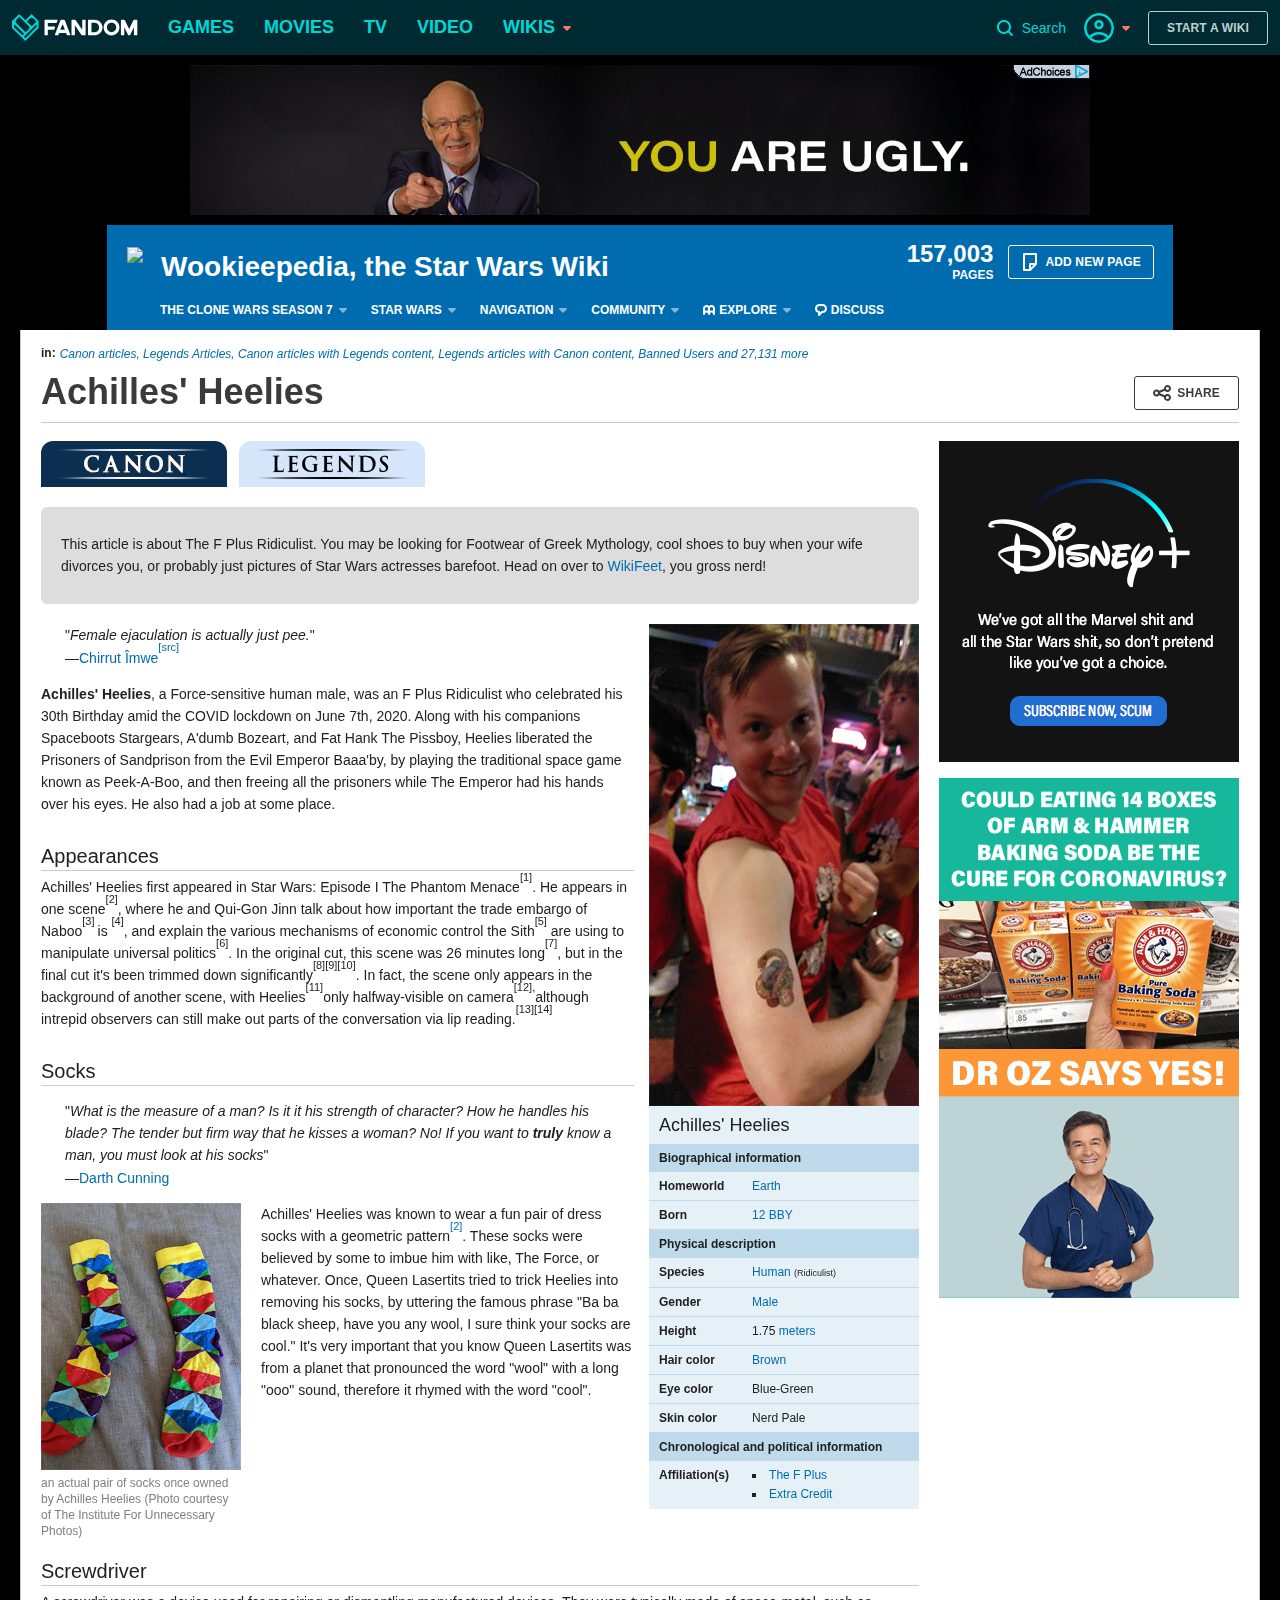
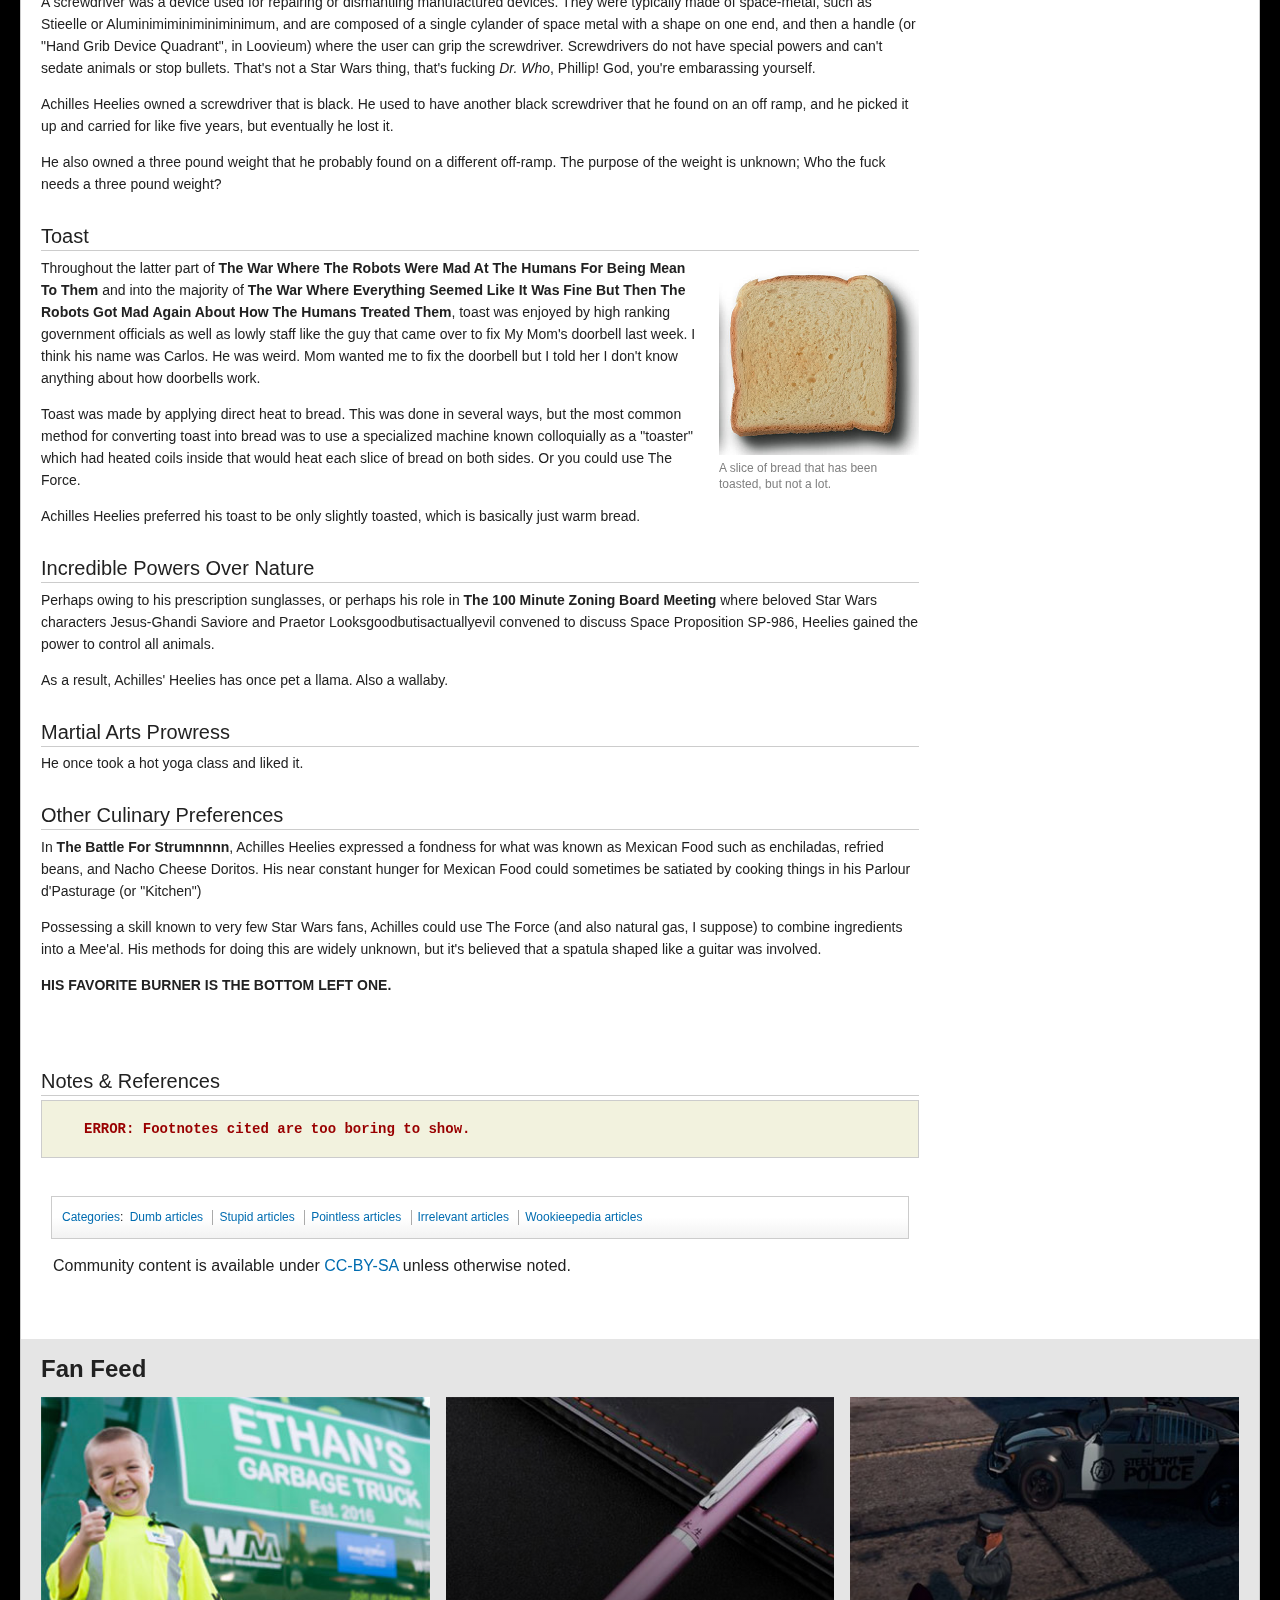
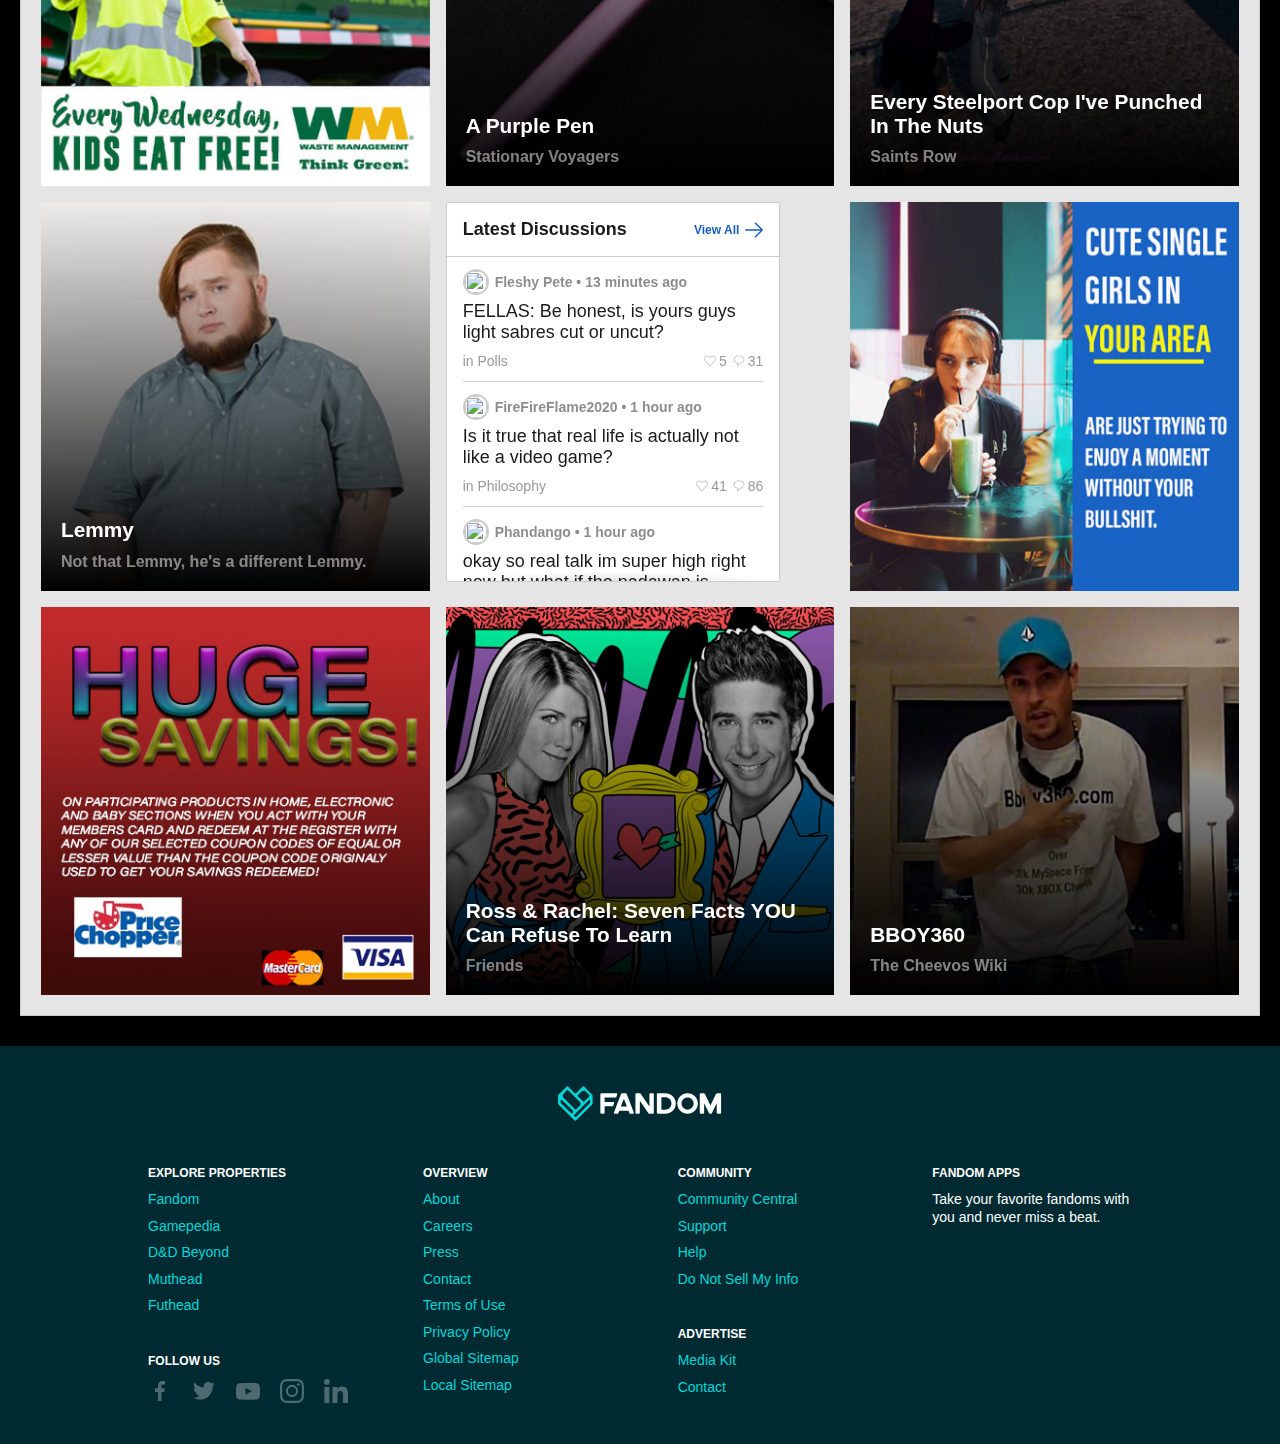
==== commit 4fae30a2: "Launch ready" ====
--- a/index.html
+++ b/index.html
@@ -669,8 +669,8 @@
                         <h3 class="pi-data-label pi-secondary-font">Affiliation(s)</h3>
                         <div class="pi-data-value pi-font">
                           <ul>
-                            <li><a href="/wiki/White_Worms" title="White Worms">The F Plus</a></li>
-                            <li><a href="/wiki/Crimson_Dawn" title="Crimson Dawn">Extra Credit</a></li>
+                            <li><a href="https://thefpl.us" title="White Worms">The F Plus</a></li>
+                            <li><a href="https://thefmin.us" title="Crimson Dawn">Extra Credit</a></li>
                           </ul>
                         </div>
                       </div>
@@ -816,24 +816,23 @@
                   </section>
                   <section v-if="mode == 'canon'">
                     <h2>Other Culinary Preferences</h2>
-                    <p>In <strong>The Battle For Strumnnnn</strong>, Achilles Heelies expressed a fondness for what was known as Mexican Food such as enchiladas, refried beans, and Nacho Cheese Doritos. His near constant hunger for Mexican Food could sometimes be satiated by satiated by cooking things in his Parlour d'Pasturage (or "Kitchen")</p>
+                    <p>In <strong>The Battle For Strumnnnn</strong>, Achilles Heelies expressed a fondness for what was known as Mexican Food such as enchiladas, refried beans, and Nacho Cheese Doritos. His near constant hunger for Mexican Food could sometimes be satiated by cooking things in his Parlour d'Pasturage (or "Kitchen")</p>
                     <p>Possessing a skill known to very few Star Wars fans, Achilles could use The Force (and also natural gas, I suppose) to combine ingredients into a Mee'al. His methods for doing this are widely unknown, but it's believed that a spatula shaped like a guitar was involved.</p><b><strong>HIS FAVORITE BURNER IS THE BOTTOM LEFT ONE.</strong></b>
                   </section><br><br>
                   <section v-if="mode == 'legends'">
-                    <h1>Other Storylines</h1>
+                    <h1>Other Storylines</h1><br>
                     <h2>Role in The LEGO® F Plus™</h2>
-                    <p>In the <strong>The LEGO® F Plus™</strong> series of video games for the Xbox One, PlayStation 2, and Panty Panty Mahjong Tablet, the character of Achilles' Heelies does not show up until the third game in the series, <strong>The LEGO® F Plus™ Jerk Off Every One Of The LEGO™ Harlem Globetrotters</strong>. In the game, Heelies is actually portrayed by avante garde performer Diamonda Galas, which is actually just a re-recording of the 1982's "The Litanies of Satan", but nobody seemed to notice until press time.</p>
+                    <p>In the <strong>The LEGO® F Plus™</strong> series of video games for the Xbox One, PlayStation 2, and Panty Panty Mahjong Tablet, the character of Achilles' Heelies does not show up until the third game in the series, <strong>The LEGO® F Plus™ Jerk Off Every One Of The LEGO™ Harlem Globetrotters</strong>. In the game, Heelies is actually portrayed by avante garde performer Diamonda Galas, which is actually just a re-recording of the 1982's "The Litanies of Satan", this fact went unnoticed for two years.</p>
                     <p>The game received 98 out of 100 on IGN, the worst score of the entire series, with video game journalist Rich Whiteman saying of the subplot where Heelies separates from the rest of the group in order to find one of several hundred thousand special bricks was a victory of the SJWs which somehow ruined his childhood. He then went on to describe his recurring sexual fantasy where he's decapitated by the lady from Lollipop Chainsaw.</p>
+                    <h2>The Breakfast Cereal</h2>
+                    <p>In the Official breakfast cereal, Heelies' character is described as "never backing away from a task, always there to fight injustice and right wrongs. Determined, honorable, and forever striving for a better world."</p>
+                    <p>However, it's just mislabeled Boo Berry</p>
                     <h2>The Very True Adventures Of The F Plus</h2>
-                    <p>This book was never published.</p>
-                    <h2>Star Wars® The Breakfast Cereal</h2><br><br>
+                    <p>This book was never published.</p><br><br>
                   </section>
                   <section>
                     <h2>Notes & References</h2>
-                    <div style="background:#3366cc; padding:60px 60px; font-size:200%; color:#fff;">
-                      <p style="font-size:600%;">:(</p><br><br>
-                      <p style="line-height:150%;">Your PC ran into a problem of seeing too many footnotes, and it got bored and stopped paying attention.</p>
-                    </div>
+                    <pre style="padding:1.5em 3em; margin-bottom:2em; background:#f2f2de;"><code style="color:#990000; font-weight:bold;">ERROR: Footnotes cited are too boring to show.</code></pre>
                   </section>
                 </div>
               </div>
@@ -907,7 +906,7 @@
                         </svg></a></header>
                     <ul class="mcf-card-discussions__list">
                       <li class="mcf-card-discussions__item"><a class="mcf-card-discussions__user-info">
-                          <div class="wds-avatar"><img class="wds-avatar__image" src="https://api.adorable.io/avatars/26/382.png"/></div><span class="mcf-card-discussions__user-subtitle"><span>Fleshy Pete</span> &bull; 
+                          <div class="wds-avatar"><img class="wds-avatar__image" src="https://api.adorable.io/avatars/26/730.png"/></div><span class="mcf-card-discussions__user-subtitle"><span>Fleshy Pete</span> &bull; 
                             <time class="discussion-timestamp">13 minutes ago</time></span></a><a href="https://starwars.fandom.com/f/p/4400000000000020827" data-tracking="discussions-post-0">
                           <div class="mcf-card-discussions__content">FELLAS: Be honest, is yours guys light sabres cut or uncut?</div>
                           <div class="mcf-card-discussions__meta">
@@ -916,17 +915,17 @@
                             <div class="mcf-card-discussions__counters">
                               <svg class="wds-icon wds-icon-tiny" id="wds-icons-heart" xmlns="http://www.w3.org/2000/svg" viewbox="0 0 24 24">
                                 <path fill-rule="evenodd" d="M6.47735071,3 C5.26090233,3 4.11879246,3.489 3.26148598,4.379 C1.48894692,6.218 1.48894692,9.211 3.26148598,11.05 L12.0006056,20.551 L20.7233129,11.067 C22.5132298,9.211 22.5132298,6.218 20.7397253,4.379 C19.8824188,3.489 18.7412743,3 17.524826,3 C16.3083776,3 15.1662677,3.489 14.3089612,4.379 L12.6841338,6.064 C12.3220955,6.439 11.6800811,6.439 11.3180429,6.064 L9.69225,4.379 C8.83494352,3.489 7.69379909,3 6.47735071,3 M12.0006056,23 C11.7370418,23 11.4840978,22.888 11.3016305,22.689 L1.87994818,12.446 C-0.629217962,9.845 -0.629217962,5.584 1.89539514,2.965 C3.11763614,1.698 4.74439449,1 6.47735071,1 L6.47735071,1 C8.21030694,1 9.83706529,1.698 11.0583408,2.966 L12.0006056,3.942 L12.9428704,2.965 C14.1651114,1.698 15.7918697,1 17.524826,1 L17.524826,1 C19.2577822,1 20.8845405,1.698 22.1058161,2.966 C24.6313946,5.584 24.6313946,9.845 22.1058161,12.464 L12.6995807,22.689 C12.5171135,22.888 12.2651349,23 12.0006056,23"></path>
-                              </svg><span>59</span>
+                              </svg><span>5</span>
                               <svg class="wds-icon wds-icon-tiny" id="wds-icons-comment" xmlns="http://www.w3.org/2000/svg" xmlns:xlink="http://www.w3.org/1999/xlink" viewbox="0 0 24 24">
                                 <defs>
                                   <path id="comment-a" d="M9 3c-1.603 0-3.11.624-4.243 1.757A5.961 5.961 0 0 0 3 9c0 3.309 2.691 6 6 6a1 1 0 0 1 1 1v3.586l4.293-4.293A.997.997 0 0 1 15 15c1.603 0 3.11-.624 4.243-1.757A5.961 5.961 0 0 0 21 9c0-3.309-2.691-6-6-6H9zm0 20a1 1 0 0 1-1-1v-5.062C4.059 16.443 1 13.072 1 9c0-2.137.832-4.146 2.343-5.657A7.946 7.946 0 0 1 9 1h6c4.411 0 8 3.589 8 8a7.948 7.948 0 0 1-2.343 5.657 7.934 7.934 0 0 1-5.232 2.331l-5.718 5.719A1 1 0 0 1 9 23z"></path>
                                 </defs>
                                 <use fill-rule="evenodd" xlink:href="#comment-a"></use>
-                              </svg>&#x9;&#x9;&#x9;&#x9;&#x9;&#x9;&#x9;<span>73</span>
+                              </svg>&#x9;&#x9;&#x9;&#x9;&#x9;&#x9;&#x9;<span>31</span>
                             </div>
                           </div></a></li>
                       <li class="mcf-card-discussions__item"><a class="mcf-card-discussions__user-info">
-                          <div class="wds-avatar"><img class="wds-avatar__image" src="https://api.adorable.io/avatars/26/998.png"/></div><span class="mcf-card-discussions__user-subtitle"><span>FireFireFlame2020</span> &bull; 
+                          <div class="wds-avatar"><img class="wds-avatar__image" src="https://api.adorable.io/avatars/26/380.png"/></div><span class="mcf-card-discussions__user-subtitle"><span>FireFireFlame2020</span> &bull; 
                             <time class="discussion-timestamp">1 hour ago</time></span></a><a href="https://starwars.fandom.com/f/p/4400000000000020827" data-tracking="discussions-post-0">
                           <div class="mcf-card-discussions__content">Is it true that real life is actually not like a video game?</div>
                           <div class="mcf-card-discussions__meta">
@@ -935,17 +934,17 @@
                             <div class="mcf-card-discussions__counters">
                               <svg class="wds-icon wds-icon-tiny" id="wds-icons-heart" xmlns="http://www.w3.org/2000/svg" viewbox="0 0 24 24">
                                 <path fill-rule="evenodd" d="M6.47735071,3 C5.26090233,3 4.11879246,3.489 3.26148598,4.379 C1.48894692,6.218 1.48894692,9.211 3.26148598,11.05 L12.0006056,20.551 L20.7233129,11.067 C22.5132298,9.211 22.5132298,6.218 20.7397253,4.379 C19.8824188,3.489 18.7412743,3 17.524826,3 C16.3083776,3 15.1662677,3.489 14.3089612,4.379 L12.6841338,6.064 C12.3220955,6.439 11.6800811,6.439 11.3180429,6.064 L9.69225,4.379 C8.83494352,3.489 7.69379909,3 6.47735071,3 M12.0006056,23 C11.7370418,23 11.4840978,22.888 11.3016305,22.689 L1.87994818,12.446 C-0.629217962,9.845 -0.629217962,5.584 1.89539514,2.965 C3.11763614,1.698 4.74439449,1 6.47735071,1 L6.47735071,1 C8.21030694,1 9.83706529,1.698 11.0583408,2.966 L12.0006056,3.942 L12.9428704,2.965 C14.1651114,1.698 15.7918697,1 17.524826,1 L17.524826,1 C19.2577822,1 20.8845405,1.698 22.1058161,2.966 C24.6313946,5.584 24.6313946,9.845 22.1058161,12.464 L12.6995807,22.689 C12.5171135,22.888 12.2651349,23 12.0006056,23"></path>
-                              </svg><span>49</span>
+                              </svg><span>41</span>
                               <svg class="wds-icon wds-icon-tiny" id="wds-icons-comment" xmlns="http://www.w3.org/2000/svg" xmlns:xlink="http://www.w3.org/1999/xlink" viewbox="0 0 24 24">
                                 <defs>
                                   <path id="comment-a" d="M9 3c-1.603 0-3.11.624-4.243 1.757A5.961 5.961 0 0 0 3 9c0 3.309 2.691 6 6 6a1 1 0 0 1 1 1v3.586l4.293-4.293A.997.997 0 0 1 15 15c1.603 0 3.11-.624 4.243-1.757A5.961 5.961 0 0 0 21 9c0-3.309-2.691-6-6-6H9zm0 20a1 1 0 0 1-1-1v-5.062C4.059 16.443 1 13.072 1 9c0-2.137.832-4.146 2.343-5.657A7.946 7.946 0 0 1 9 1h6c4.411 0 8 3.589 8 8a7.948 7.948 0 0 1-2.343 5.657 7.934 7.934 0 0 1-5.232 2.331l-5.718 5.719A1 1 0 0 1 9 23z"></path>
                                 </defs>
                                 <use fill-rule="evenodd" xlink:href="#comment-a"></use>
-                              </svg>&#x9;&#x9;&#x9;&#x9;&#x9;&#x9;&#x9;<span>79</span>
+                              </svg>&#x9;&#x9;&#x9;&#x9;&#x9;&#x9;&#x9;<span>86</span>
                             </div>
                           </div></a></li>
                       <li class="mcf-card-discussions__item"><a class="mcf-card-discussions__user-info">
-                          <div class="wds-avatar"><img class="wds-avatar__image" src="https://api.adorable.io/avatars/26/217.png"/></div><span class="mcf-card-discussions__user-subtitle"><span>Phandango</span> &bull; 
+                          <div class="wds-avatar"><img class="wds-avatar__image" src="https://api.adorable.io/avatars/26/677.png"/></div><span class="mcf-card-discussions__user-subtitle"><span>Phandango</span> &bull; 
                             <time class="discussion-timestamp">1 hour ago</time></span></a><a href="https://starwars.fandom.com/f/p/4400000000000020827" data-tracking="discussions-post-0">
                           <div class="mcf-card-discussions__content">okay so real talk im super high right now but what if the padawan is actually the master...???</div>
                           <div class="mcf-card-discussions__meta">
@@ -960,11 +959,11 @@
                                   <path id="comment-a" d="M9 3c-1.603 0-3.11.624-4.243 1.757A5.961 5.961 0 0 0 3 9c0 3.309 2.691 6 6 6a1 1 0 0 1 1 1v3.586l4.293-4.293A.997.997 0 0 1 15 15c1.603 0 3.11-.624 4.243-1.757A5.961 5.961 0 0 0 21 9c0-3.309-2.691-6-6-6H9zm0 20a1 1 0 0 1-1-1v-5.062C4.059 16.443 1 13.072 1 9c0-2.137.832-4.146 2.343-5.657A7.946 7.946 0 0 1 9 1h6c4.411 0 8 3.589 8 8a7.948 7.948 0 0 1-2.343 5.657 7.934 7.934 0 0 1-5.232 2.331l-5.718 5.719A1 1 0 0 1 9 23z"></path>
                                 </defs>
                                 <use fill-rule="evenodd" xlink:href="#comment-a"></use>
-                              </svg>&#x9;&#x9;&#x9;&#x9;&#x9;&#x9;&#x9;<span>95</span>
+                              </svg>&#x9;&#x9;&#x9;&#x9;&#x9;&#x9;&#x9;<span>70</span>
                             </div>
                           </div></a></li>
                       <li class="mcf-card-discussions__item"><a class="mcf-card-discussions__user-info">
-                          <div class="wds-avatar"><img class="wds-avatar__image" src="https://api.adorable.io/avatars/26/754.png"/></div><span class="mcf-card-discussions__user-subtitle"><span>ILuvMyXbox</span> &bull; 
+                          <div class="wds-avatar"><img class="wds-avatar__image" src="https://api.adorable.io/avatars/26/244.png"/></div><span class="mcf-card-discussions__user-subtitle"><span>ILuvMyXbox</span> &bull; 
                             <time class="discussion-timestamp">2 hours ago</time></span></a><a href="https://starwars.fandom.com/f/p/4400000000000020827" data-tracking="discussions-post-0">
                           <div class="mcf-card-discussions__content">MY MOM IS SUCH A BITCH! [PART 7]</div>
                           <div class="mcf-card-discussions__meta">
@@ -973,13 +972,13 @@
                             <div class="mcf-card-discussions__counters">
                               <svg class="wds-icon wds-icon-tiny" id="wds-icons-heart" xmlns="http://www.w3.org/2000/svg" viewbox="0 0 24 24">
                                 <path fill-rule="evenodd" d="M6.47735071,3 C5.26090233,3 4.11879246,3.489 3.26148598,4.379 C1.48894692,6.218 1.48894692,9.211 3.26148598,11.05 L12.0006056,20.551 L20.7233129,11.067 C22.5132298,9.211 22.5132298,6.218 20.7397253,4.379 C19.8824188,3.489 18.7412743,3 17.524826,3 C16.3083776,3 15.1662677,3.489 14.3089612,4.379 L12.6841338,6.064 C12.3220955,6.439 11.6800811,6.439 11.3180429,6.064 L9.69225,4.379 C8.83494352,3.489 7.69379909,3 6.47735071,3 M12.0006056,23 C11.7370418,23 11.4840978,22.888 11.3016305,22.689 L1.87994818,12.446 C-0.629217962,9.845 -0.629217962,5.584 1.89539514,2.965 C3.11763614,1.698 4.74439449,1 6.47735071,1 L6.47735071,1 C8.21030694,1 9.83706529,1.698 11.0583408,2.966 L12.0006056,3.942 L12.9428704,2.965 C14.1651114,1.698 15.7918697,1 17.524826,1 L17.524826,1 C19.2577822,1 20.8845405,1.698 22.1058161,2.966 C24.6313946,5.584 24.6313946,9.845 22.1058161,12.464 L12.6995807,22.689 C12.5171135,22.888 12.2651349,23 12.0006056,23"></path>
-                              </svg><span>82</span>
+                              </svg><span>20</span>
                               <svg class="wds-icon wds-icon-tiny" id="wds-icons-comment" xmlns="http://www.w3.org/2000/svg" xmlns:xlink="http://www.w3.org/1999/xlink" viewbox="0 0 24 24">
                                 <defs>
                                   <path id="comment-a" d="M9 3c-1.603 0-3.11.624-4.243 1.757A5.961 5.961 0 0 0 3 9c0 3.309 2.691 6 6 6a1 1 0 0 1 1 1v3.586l4.293-4.293A.997.997 0 0 1 15 15c1.603 0 3.11-.624 4.243-1.757A5.961 5.961 0 0 0 21 9c0-3.309-2.691-6-6-6H9zm0 20a1 1 0 0 1-1-1v-5.062C4.059 16.443 1 13.072 1 9c0-2.137.832-4.146 2.343-5.657A7.946 7.946 0 0 1 9 1h6c4.411 0 8 3.589 8 8a7.948 7.948 0 0 1-2.343 5.657 7.934 7.934 0 0 1-5.232 2.331l-5.718 5.719A1 1 0 0 1 9 23z"></path>
                                 </defs>
                                 <use fill-rule="evenodd" xlink:href="#comment-a"></use>
-                              </svg>&#x9;&#x9;&#x9;&#x9;&#x9;&#x9;&#x9;<span>42</span>
+                              </svg>&#x9;&#x9;&#x9;&#x9;&#x9;&#x9;&#x9;<span>44</span>
                             </div>
                           </div></a></li>
                     </ul>
@@ -1115,7 +1114,7 @@
             ga('send', 'pageview');
             
           </script>
-          <script src="js/min/site.min.js?updated2020-05-06@22:35:45"></script>
+          <script src="js/min/site.min.js?updated2020-05-07@10:18:32"></script>
         </div>
       </div>
     </footer>
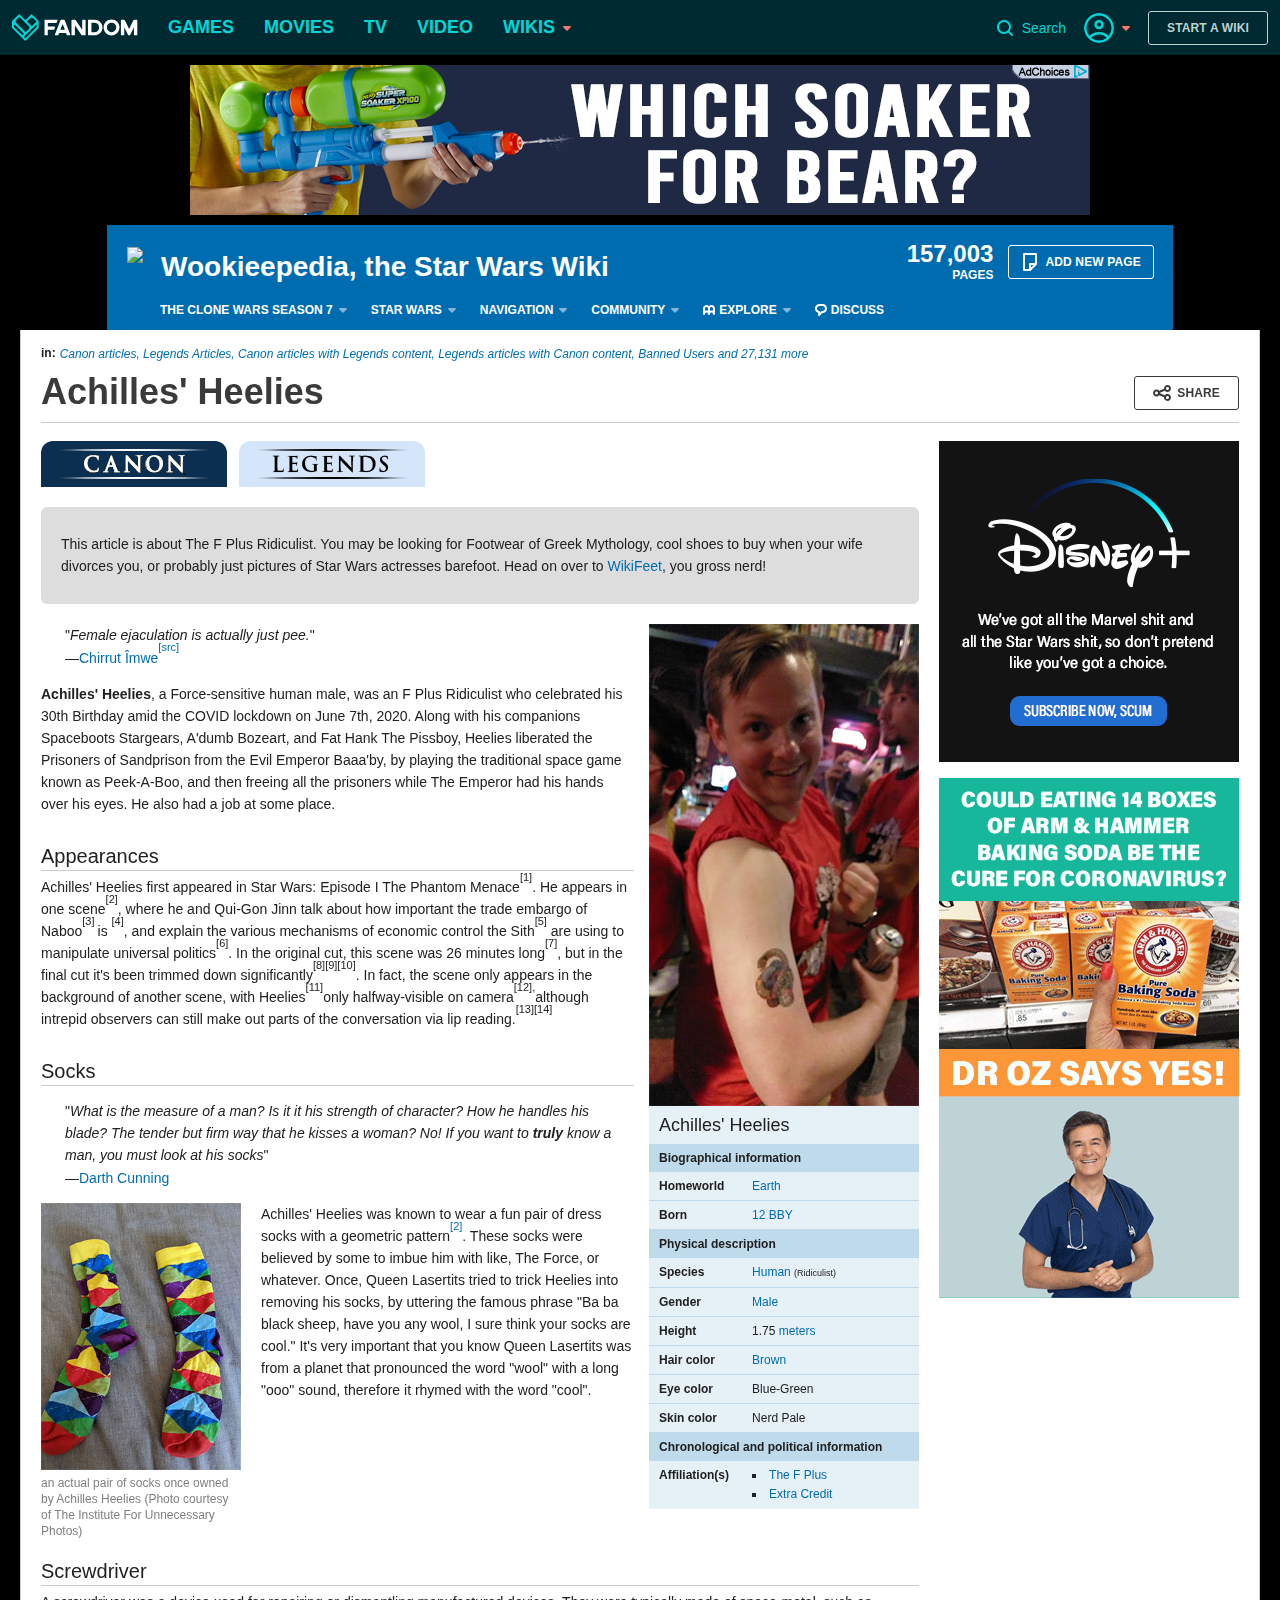
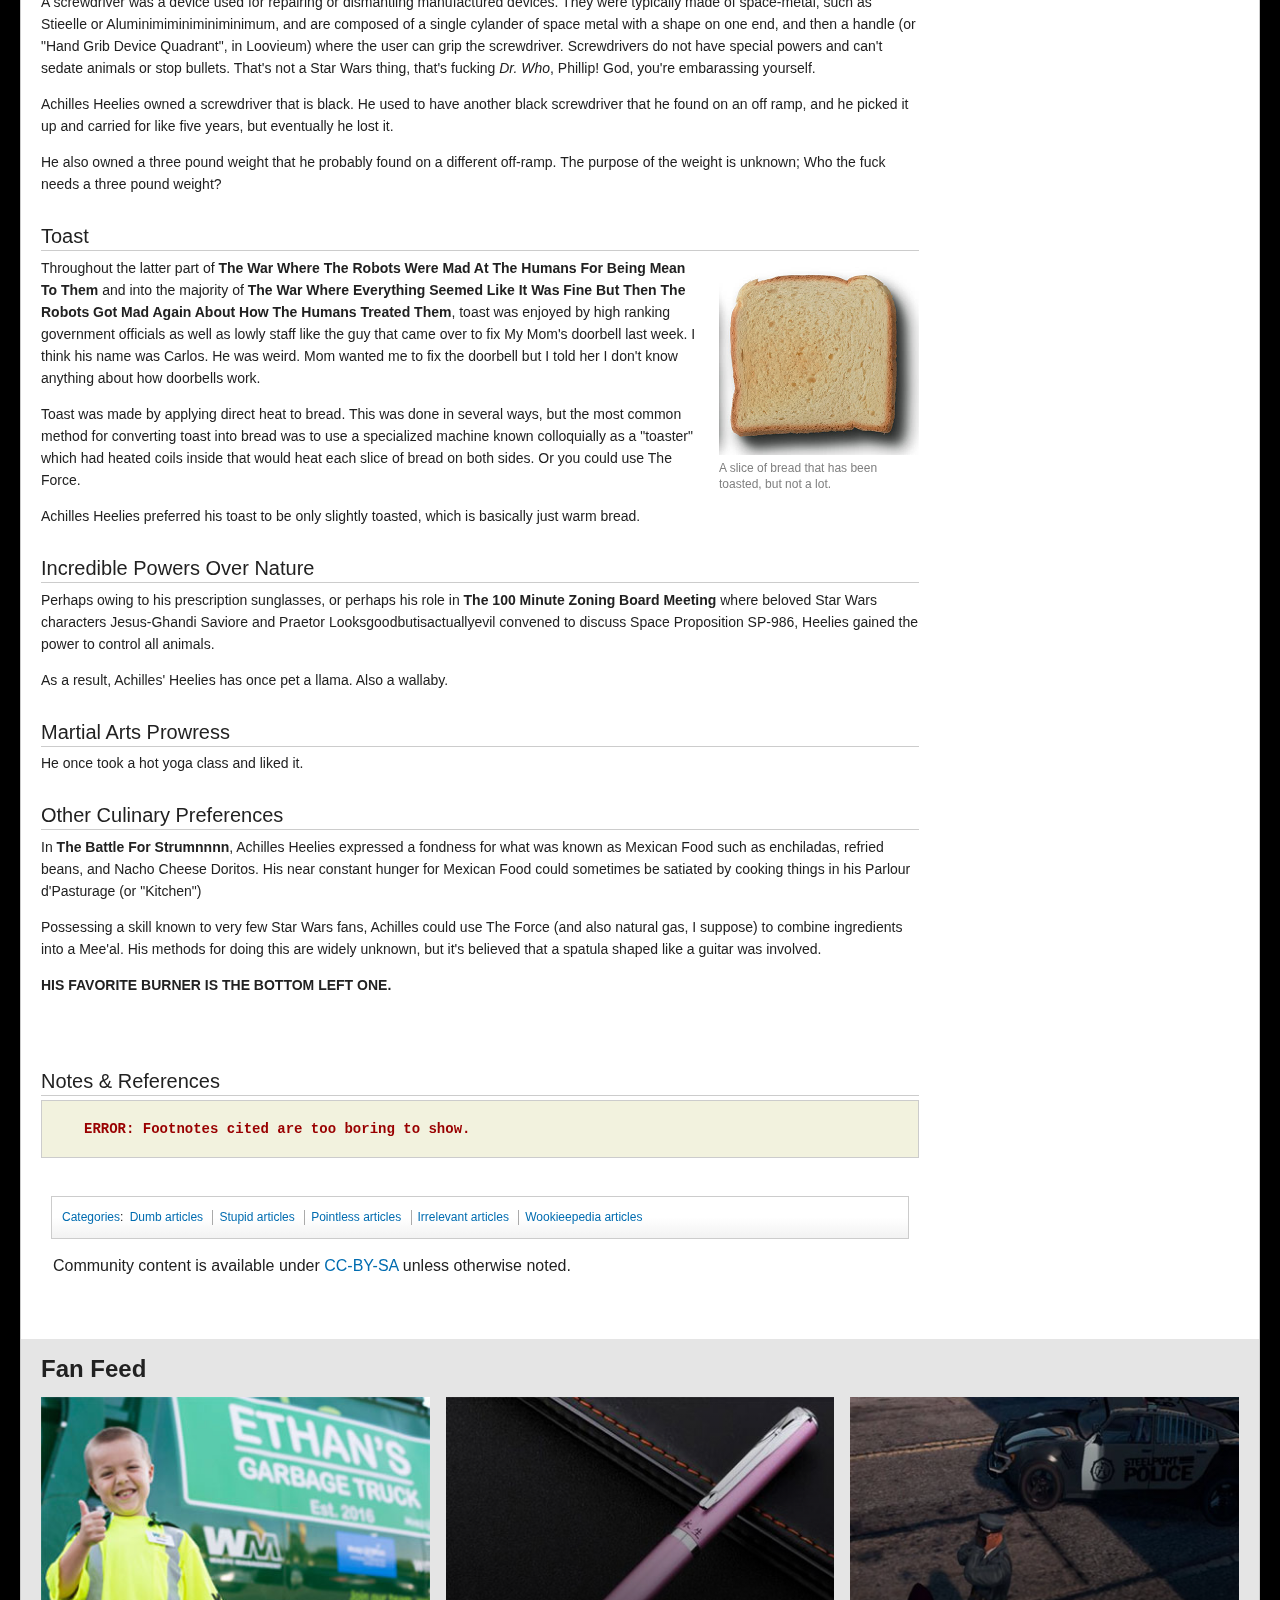
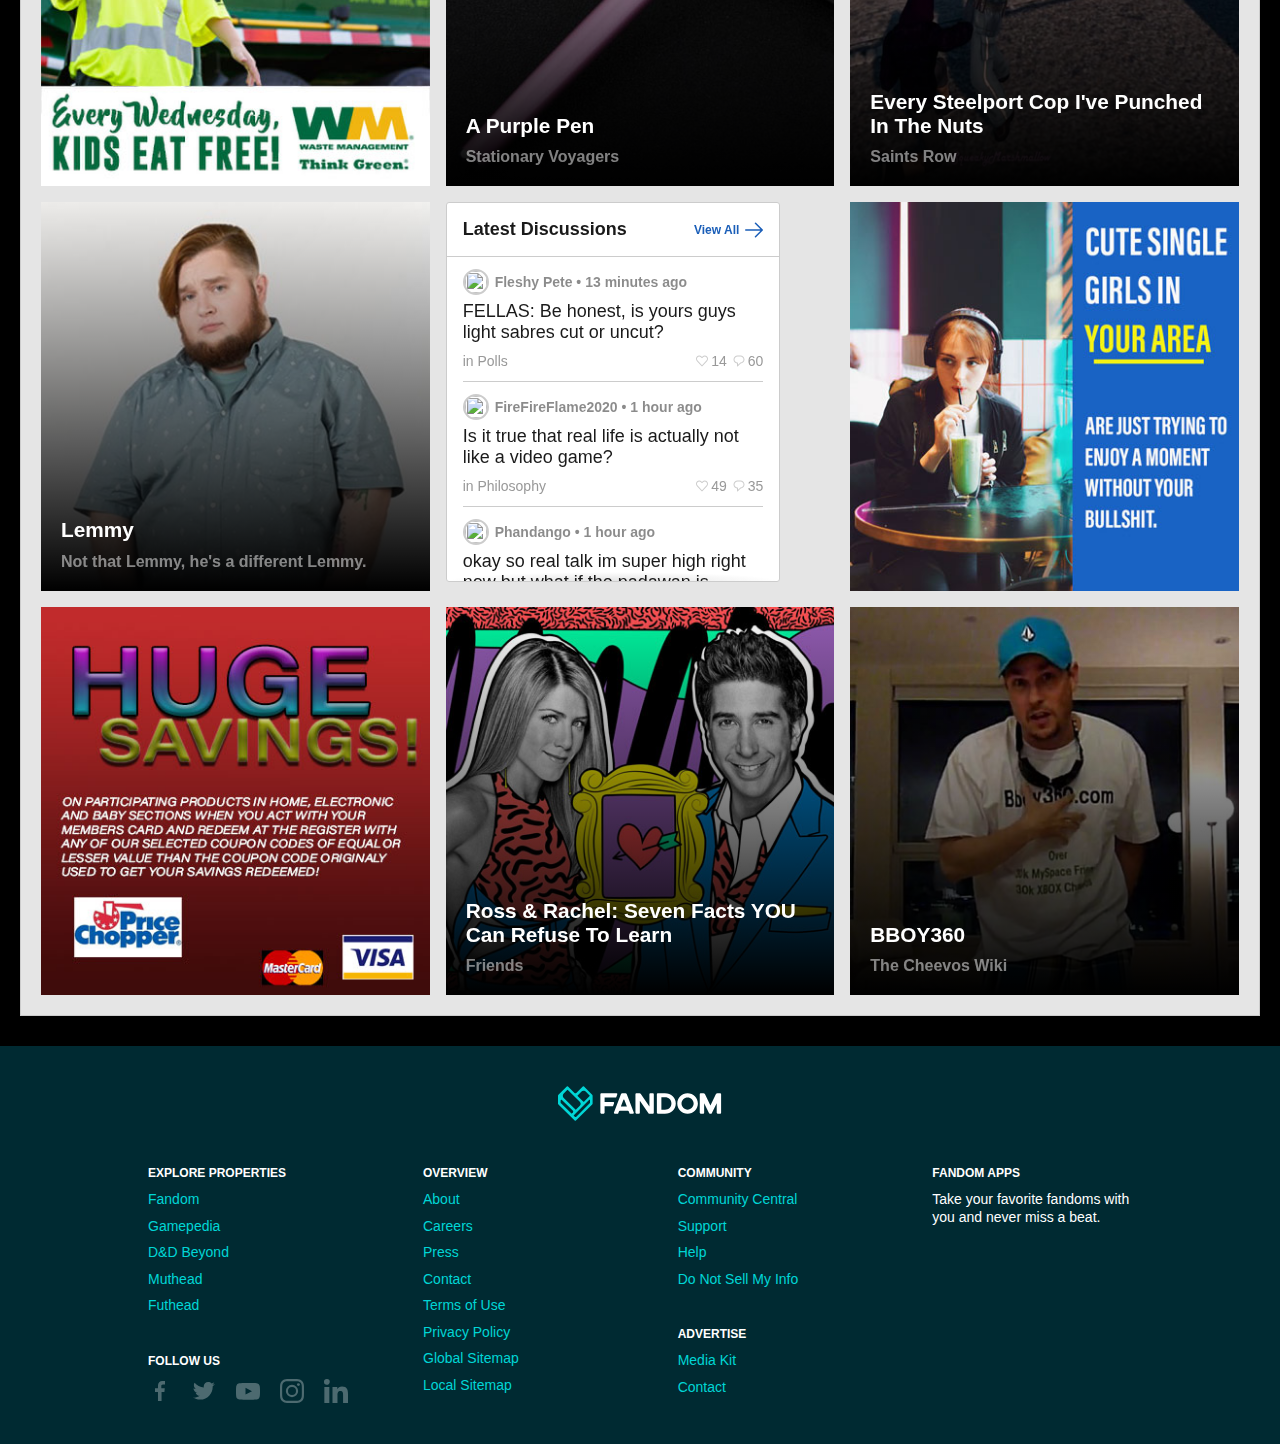
==== commit 7f77679d: "PNG => JPG" ====
--- a/index.html
+++ b/index.html
@@ -15,7 +15,7 @@
     <meta name="twitter:creator" content="@AhoyLemon">
     <meta name="twitter:title" content="Wookieepedia: Achilles' Heelies">
     <meta name="twitter:description" content="Achilles' Heelies, a Force-sensitive human male, was an F Plus Ridiculist who celebrated his 30th Birthday amid the COVID lockdown on June 7th, 2020.">
-    <meta name="twitter:image" content="https://heelies.info/og-wide.png">
+    <meta name="twitter:image" content="https://heelies.info/og-wide.jpg">
     <meta name="twitter:url" content="https://heelies.info">
     <meta property="og:title" content="Wookieepedia: Achilles' Heelies">
     <meta property="og:type" content="website">
@@ -23,7 +23,7 @@
     <meta property="og:image:height" content="630">
     <meta property="og:description" content="Achilles' Heelies, a Force-sensitive human male, was an F Plus Ridiculist who celebrated his 30th Birthday amid the COVID lockdown on June 7th, 2020.">
     <meta property="og:url" content="https://heelies.info">
-    <meta property="og:image" content="https://heelies.info/og-wide.png">
+    <meta property="og:image" content="https://heelies.info/og-wide.jpg">
   </head>
   <body class="mediawiki ltr ns-0 ns-subject page-Kyber_crystal oasis-breakpoints skin-oasis user-anon background-fixed background-not-tiled background-dynamic wiki-starwars">
     <div class="background-image-gradient"></div>
@@ -906,7 +906,7 @@
                         </svg></a></header>
                     <ul class="mcf-card-discussions__list">
                       <li class="mcf-card-discussions__item"><a class="mcf-card-discussions__user-info">
-                          <div class="wds-avatar"><img class="wds-avatar__image" src="https://api.adorable.io/avatars/26/730.png"/></div><span class="mcf-card-discussions__user-subtitle"><span>Fleshy Pete</span> &bull; 
+                          <div class="wds-avatar"><img class="wds-avatar__image" src="https://api.adorable.io/avatars/26/264.png"/></div><span class="mcf-card-discussions__user-subtitle"><span>Fleshy Pete</span> &bull; 
                             <time class="discussion-timestamp">13 minutes ago</time></span></a><a href="https://starwars.fandom.com/f/p/4400000000000020827" data-tracking="discussions-post-0">
                           <div class="mcf-card-discussions__content">FELLAS: Be honest, is yours guys light sabres cut or uncut?</div>
                           <div class="mcf-card-discussions__meta">
@@ -915,17 +915,17 @@
                             <div class="mcf-card-discussions__counters">
                               <svg class="wds-icon wds-icon-tiny" id="wds-icons-heart" xmlns="http://www.w3.org/2000/svg" viewbox="0 0 24 24">
                                 <path fill-rule="evenodd" d="M6.47735071,3 C5.26090233,3 4.11879246,3.489 3.26148598,4.379 C1.48894692,6.218 1.48894692,9.211 3.26148598,11.05 L12.0006056,20.551 L20.7233129,11.067 C22.5132298,9.211 22.5132298,6.218 20.7397253,4.379 C19.8824188,3.489 18.7412743,3 17.524826,3 C16.3083776,3 15.1662677,3.489 14.3089612,4.379 L12.6841338,6.064 C12.3220955,6.439 11.6800811,6.439 11.3180429,6.064 L9.69225,4.379 C8.83494352,3.489 7.69379909,3 6.47735071,3 M12.0006056,23 C11.7370418,23 11.4840978,22.888 11.3016305,22.689 L1.87994818,12.446 C-0.629217962,9.845 -0.629217962,5.584 1.89539514,2.965 C3.11763614,1.698 4.74439449,1 6.47735071,1 L6.47735071,1 C8.21030694,1 9.83706529,1.698 11.0583408,2.966 L12.0006056,3.942 L12.9428704,2.965 C14.1651114,1.698 15.7918697,1 17.524826,1 L17.524826,1 C19.2577822,1 20.8845405,1.698 22.1058161,2.966 C24.6313946,5.584 24.6313946,9.845 22.1058161,12.464 L12.6995807,22.689 C12.5171135,22.888 12.2651349,23 12.0006056,23"></path>
-                              </svg><span>5</span>
+                              </svg><span>14</span>
                               <svg class="wds-icon wds-icon-tiny" id="wds-icons-comment" xmlns="http://www.w3.org/2000/svg" xmlns:xlink="http://www.w3.org/1999/xlink" viewbox="0 0 24 24">
                                 <defs>
                                   <path id="comment-a" d="M9 3c-1.603 0-3.11.624-4.243 1.757A5.961 5.961 0 0 0 3 9c0 3.309 2.691 6 6 6a1 1 0 0 1 1 1v3.586l4.293-4.293A.997.997 0 0 1 15 15c1.603 0 3.11-.624 4.243-1.757A5.961 5.961 0 0 0 21 9c0-3.309-2.691-6-6-6H9zm0 20a1 1 0 0 1-1-1v-5.062C4.059 16.443 1 13.072 1 9c0-2.137.832-4.146 2.343-5.657A7.946 7.946 0 0 1 9 1h6c4.411 0 8 3.589 8 8a7.948 7.948 0 0 1-2.343 5.657 7.934 7.934 0 0 1-5.232 2.331l-5.718 5.719A1 1 0 0 1 9 23z"></path>
                                 </defs>
                                 <use fill-rule="evenodd" xlink:href="#comment-a"></use>
-                              </svg>&#x9;&#x9;&#x9;&#x9;&#x9;&#x9;&#x9;<span>31</span>
+                              </svg>&#x9;&#x9;&#x9;&#x9;&#x9;&#x9;&#x9;<span>60</span>
                             </div>
                           </div></a></li>
                       <li class="mcf-card-discussions__item"><a class="mcf-card-discussions__user-info">
-                          <div class="wds-avatar"><img class="wds-avatar__image" src="https://api.adorable.io/avatars/26/380.png"/></div><span class="mcf-card-discussions__user-subtitle"><span>FireFireFlame2020</span> &bull; 
+                          <div class="wds-avatar"><img class="wds-avatar__image" src="https://api.adorable.io/avatars/26/160.png"/></div><span class="mcf-card-discussions__user-subtitle"><span>FireFireFlame2020</span> &bull; 
                             <time class="discussion-timestamp">1 hour ago</time></span></a><a href="https://starwars.fandom.com/f/p/4400000000000020827" data-tracking="discussions-post-0">
                           <div class="mcf-card-discussions__content">Is it true that real life is actually not like a video game?</div>
                           <div class="mcf-card-discussions__meta">
@@ -934,17 +934,17 @@
                             <div class="mcf-card-discussions__counters">
                               <svg class="wds-icon wds-icon-tiny" id="wds-icons-heart" xmlns="http://www.w3.org/2000/svg" viewbox="0 0 24 24">
                                 <path fill-rule="evenodd" d="M6.47735071,3 C5.26090233,3 4.11879246,3.489 3.26148598,4.379 C1.48894692,6.218 1.48894692,9.211 3.26148598,11.05 L12.0006056,20.551 L20.7233129,11.067 C22.5132298,9.211 22.5132298,6.218 20.7397253,4.379 C19.8824188,3.489 18.7412743,3 17.524826,3 C16.3083776,3 15.1662677,3.489 14.3089612,4.379 L12.6841338,6.064 C12.3220955,6.439 11.6800811,6.439 11.3180429,6.064 L9.69225,4.379 C8.83494352,3.489 7.69379909,3 6.47735071,3 M12.0006056,23 C11.7370418,23 11.4840978,22.888 11.3016305,22.689 L1.87994818,12.446 C-0.629217962,9.845 -0.629217962,5.584 1.89539514,2.965 C3.11763614,1.698 4.74439449,1 6.47735071,1 L6.47735071,1 C8.21030694,1 9.83706529,1.698 11.0583408,2.966 L12.0006056,3.942 L12.9428704,2.965 C14.1651114,1.698 15.7918697,1 17.524826,1 L17.524826,1 C19.2577822,1 20.8845405,1.698 22.1058161,2.966 C24.6313946,5.584 24.6313946,9.845 22.1058161,12.464 L12.6995807,22.689 C12.5171135,22.888 12.2651349,23 12.0006056,23"></path>
-                              </svg><span>41</span>
+                              </svg><span>49</span>
                               <svg class="wds-icon wds-icon-tiny" id="wds-icons-comment" xmlns="http://www.w3.org/2000/svg" xmlns:xlink="http://www.w3.org/1999/xlink" viewbox="0 0 24 24">
                                 <defs>
                                   <path id="comment-a" d="M9 3c-1.603 0-3.11.624-4.243 1.757A5.961 5.961 0 0 0 3 9c0 3.309 2.691 6 6 6a1 1 0 0 1 1 1v3.586l4.293-4.293A.997.997 0 0 1 15 15c1.603 0 3.11-.624 4.243-1.757A5.961 5.961 0 0 0 21 9c0-3.309-2.691-6-6-6H9zm0 20a1 1 0 0 1-1-1v-5.062C4.059 16.443 1 13.072 1 9c0-2.137.832-4.146 2.343-5.657A7.946 7.946 0 0 1 9 1h6c4.411 0 8 3.589 8 8a7.948 7.948 0 0 1-2.343 5.657 7.934 7.934 0 0 1-5.232 2.331l-5.718 5.719A1 1 0 0 1 9 23z"></path>
                                 </defs>
                                 <use fill-rule="evenodd" xlink:href="#comment-a"></use>
-                              </svg>&#x9;&#x9;&#x9;&#x9;&#x9;&#x9;&#x9;<span>86</span>
+                              </svg>&#x9;&#x9;&#x9;&#x9;&#x9;&#x9;&#x9;<span>35</span>
                             </div>
                           </div></a></li>
                       <li class="mcf-card-discussions__item"><a class="mcf-card-discussions__user-info">
-                          <div class="wds-avatar"><img class="wds-avatar__image" src="https://api.adorable.io/avatars/26/677.png"/></div><span class="mcf-card-discussions__user-subtitle"><span>Phandango</span> &bull; 
+                          <div class="wds-avatar"><img class="wds-avatar__image" src="https://api.adorable.io/avatars/26/225.png"/></div><span class="mcf-card-discussions__user-subtitle"><span>Phandango</span> &bull; 
                             <time class="discussion-timestamp">1 hour ago</time></span></a><a href="https://starwars.fandom.com/f/p/4400000000000020827" data-tracking="discussions-post-0">
                           <div class="mcf-card-discussions__content">okay so real talk im super high right now but what if the padawan is actually the master...???</div>
                           <div class="mcf-card-discussions__meta">
@@ -953,17 +953,17 @@
                             <div class="mcf-card-discussions__counters">
                               <svg class="wds-icon wds-icon-tiny" id="wds-icons-heart" xmlns="http://www.w3.org/2000/svg" viewbox="0 0 24 24">
                                 <path fill-rule="evenodd" d="M6.47735071,3 C5.26090233,3 4.11879246,3.489 3.26148598,4.379 C1.48894692,6.218 1.48894692,9.211 3.26148598,11.05 L12.0006056,20.551 L20.7233129,11.067 C22.5132298,9.211 22.5132298,6.218 20.7397253,4.379 C19.8824188,3.489 18.7412743,3 17.524826,3 C16.3083776,3 15.1662677,3.489 14.3089612,4.379 L12.6841338,6.064 C12.3220955,6.439 11.6800811,6.439 11.3180429,6.064 L9.69225,4.379 C8.83494352,3.489 7.69379909,3 6.47735071,3 M12.0006056,23 C11.7370418,23 11.4840978,22.888 11.3016305,22.689 L1.87994818,12.446 C-0.629217962,9.845 -0.629217962,5.584 1.89539514,2.965 C3.11763614,1.698 4.74439449,1 6.47735071,1 L6.47735071,1 C8.21030694,1 9.83706529,1.698 11.0583408,2.966 L12.0006056,3.942 L12.9428704,2.965 C14.1651114,1.698 15.7918697,1 17.524826,1 L17.524826,1 C19.2577822,1 20.8845405,1.698 22.1058161,2.966 C24.6313946,5.584 24.6313946,9.845 22.1058161,12.464 L12.6995807,22.689 C12.5171135,22.888 12.2651349,23 12.0006056,23"></path>
-                              </svg><span>78</span>
+                              </svg><span>84</span>
                               <svg class="wds-icon wds-icon-tiny" id="wds-icons-comment" xmlns="http://www.w3.org/2000/svg" xmlns:xlink="http://www.w3.org/1999/xlink" viewbox="0 0 24 24">
                                 <defs>
                                   <path id="comment-a" d="M9 3c-1.603 0-3.11.624-4.243 1.757A5.961 5.961 0 0 0 3 9c0 3.309 2.691 6 6 6a1 1 0 0 1 1 1v3.586l4.293-4.293A.997.997 0 0 1 15 15c1.603 0 3.11-.624 4.243-1.757A5.961 5.961 0 0 0 21 9c0-3.309-2.691-6-6-6H9zm0 20a1 1 0 0 1-1-1v-5.062C4.059 16.443 1 13.072 1 9c0-2.137.832-4.146 2.343-5.657A7.946 7.946 0 0 1 9 1h6c4.411 0 8 3.589 8 8a7.948 7.948 0 0 1-2.343 5.657 7.934 7.934 0 0 1-5.232 2.331l-5.718 5.719A1 1 0 0 1 9 23z"></path>
                                 </defs>
                                 <use fill-rule="evenodd" xlink:href="#comment-a"></use>
-                              </svg>&#x9;&#x9;&#x9;&#x9;&#x9;&#x9;&#x9;<span>70</span>
+                              </svg>&#x9;&#x9;&#x9;&#x9;&#x9;&#x9;&#x9;<span>39</span>
                             </div>
                           </div></a></li>
                       <li class="mcf-card-discussions__item"><a class="mcf-card-discussions__user-info">
-                          <div class="wds-avatar"><img class="wds-avatar__image" src="https://api.adorable.io/avatars/26/244.png"/></div><span class="mcf-card-discussions__user-subtitle"><span>ILuvMyXbox</span> &bull; 
+                          <div class="wds-avatar"><img class="wds-avatar__image" src="https://api.adorable.io/avatars/26/151.png"/></div><span class="mcf-card-discussions__user-subtitle"><span>ILuvMyXbox</span> &bull; 
                             <time class="discussion-timestamp">2 hours ago</time></span></a><a href="https://starwars.fandom.com/f/p/4400000000000020827" data-tracking="discussions-post-0">
                           <div class="mcf-card-discussions__content">MY MOM IS SUCH A BITCH! [PART 7]</div>
                           <div class="mcf-card-discussions__meta">
@@ -978,7 +978,7 @@
                                   <path id="comment-a" d="M9 3c-1.603 0-3.11.624-4.243 1.757A5.961 5.961 0 0 0 3 9c0 3.309 2.691 6 6 6a1 1 0 0 1 1 1v3.586l4.293-4.293A.997.997 0 0 1 15 15c1.603 0 3.11-.624 4.243-1.757A5.961 5.961 0 0 0 21 9c0-3.309-2.691-6-6-6H9zm0 20a1 1 0 0 1-1-1v-5.062C4.059 16.443 1 13.072 1 9c0-2.137.832-4.146 2.343-5.657A7.946 7.946 0 0 1 9 1h6c4.411 0 8 3.589 8 8a7.948 7.948 0 0 1-2.343 5.657 7.934 7.934 0 0 1-5.232 2.331l-5.718 5.719A1 1 0 0 1 9 23z"></path>
                                 </defs>
                                 <use fill-rule="evenodd" xlink:href="#comment-a"></use>
-                              </svg>&#x9;&#x9;&#x9;&#x9;&#x9;&#x9;&#x9;<span>44</span>
+                              </svg>&#x9;&#x9;&#x9;&#x9;&#x9;&#x9;&#x9;<span>87</span>
                             </div>
                           </div></a></li>
                     </ul>
@@ -1114,7 +1114,7 @@
             ga('send', 'pageview');
             
           </script>
-          <script src="js/min/site.min.js?updated2020-05-07@10:18:32"></script>
+          <script src="js/min/site.min.js?updated2020-05-07@10:24:52"></script>
         </div>
       </div>
     </footer>
